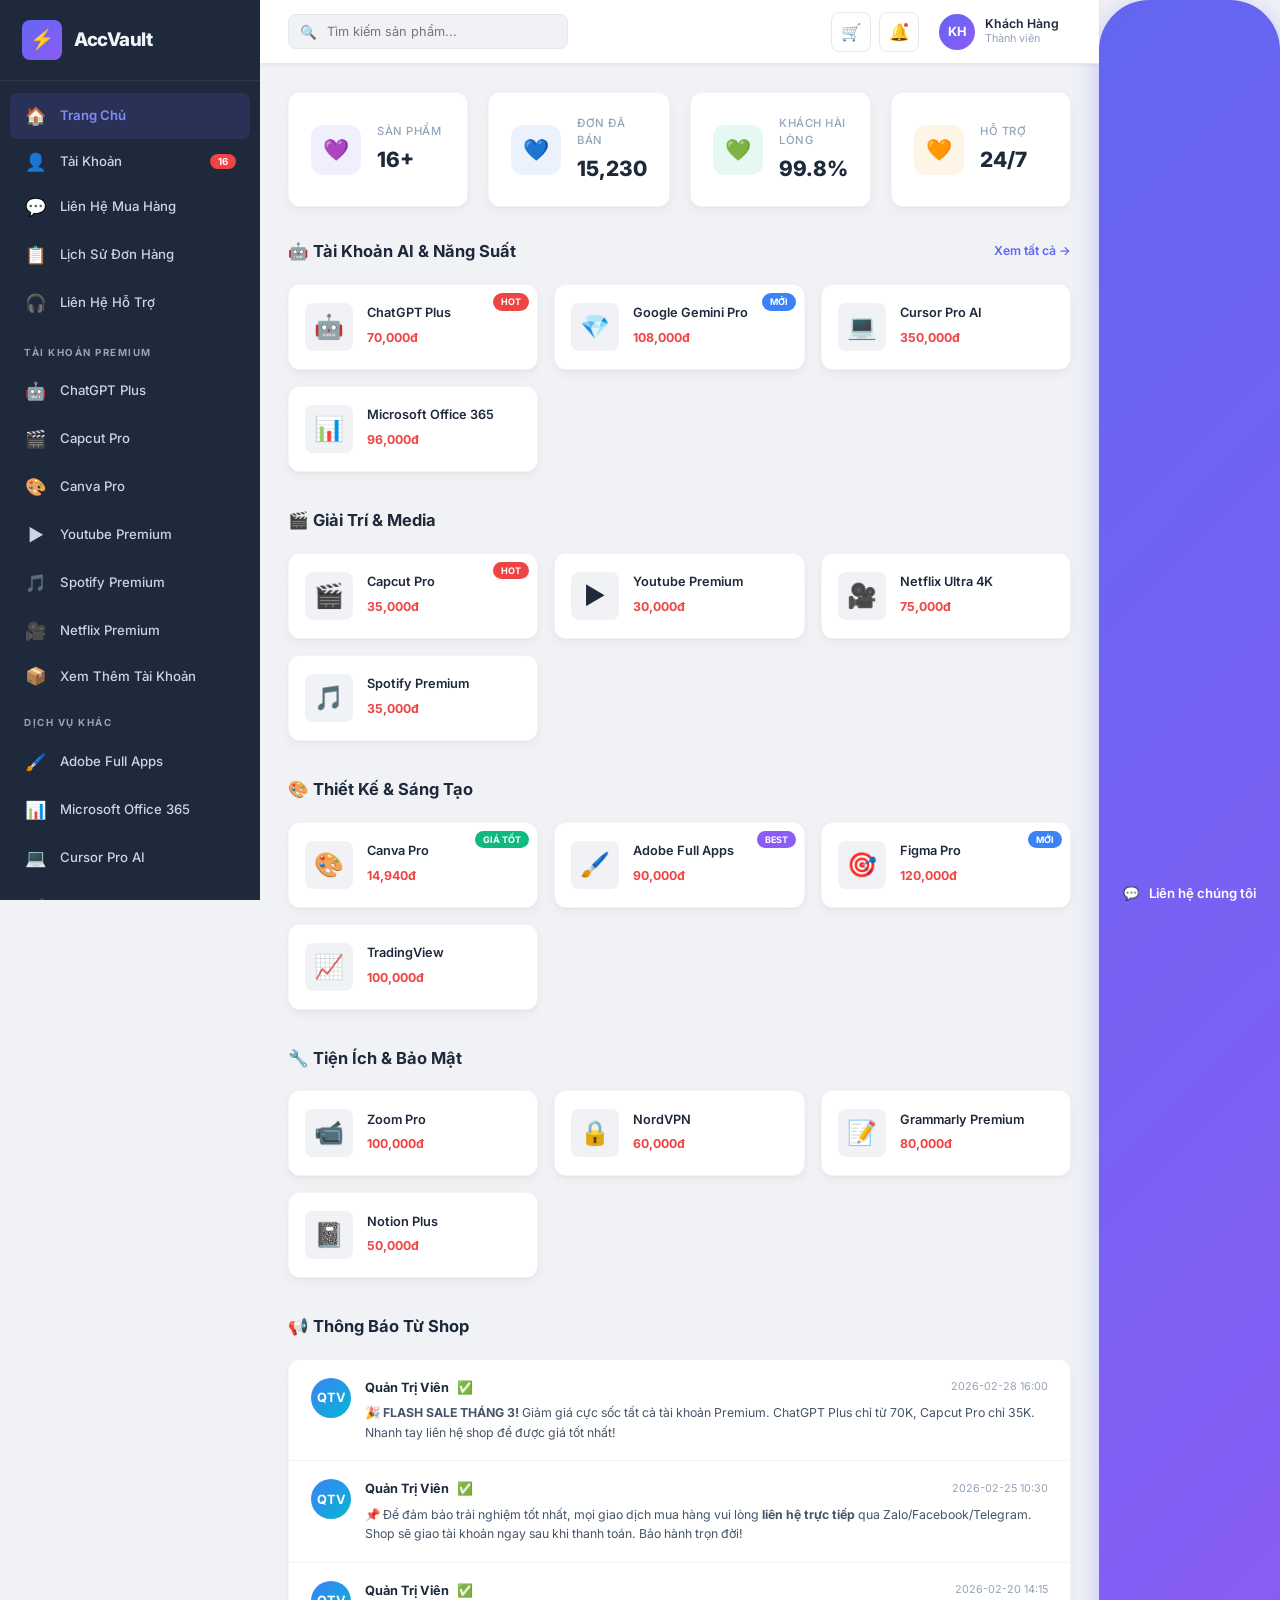
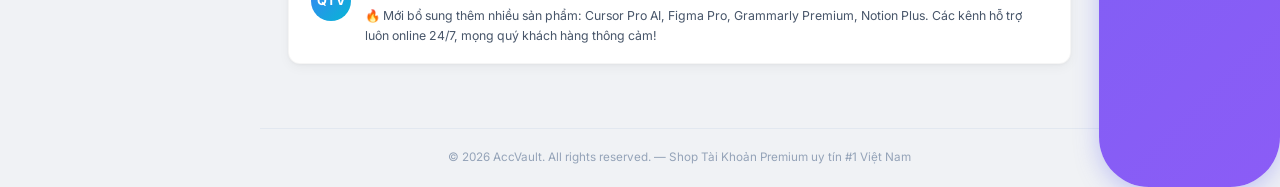
==== index.html @ a75649f1 "Initial commit: AccVault premium account shop" ====
<!DOCTYPE html>
<html lang="vi">

<head>
    <meta charset="UTF-8">
    <meta name="viewport" content="width=device-width, initial-scale=1.0">
    <meta name="description"
        content="AccVault — Shop bán tài khoản Premium uy tín. ChatGPT Plus, Capcut Pro, Spotify, Netflix, YouTube Premium, Canva Pro. Bảo hành trọn đời.">
    <title>AccVault — Shop Tài Khoản Premium</title>
    <link rel="stylesheet" href="index.css">
    <link rel="icon"
        href="data:image/svg+xml,<svg xmlns='http://www.w3.org/2000/svg' viewBox='0 0 100 100'><text y='.9em' font-size='90'>⚡</text></svg>">
</head>

<body>

    <!-- ========== SIDEBAR ========== -->
    <aside class="sidebar" id="sidebar">
        <div class="sidebar-logo">
            <div class="logo-icon">⚡</div>
            <span class="logo-text">AccVault</span>
        </div>

        <nav class="sidebar-nav">
            <!-- Main Nav -->
            <a href="#" class="active" data-page="home" onclick="switchPage('home', this)">
                <span class="nav-icon">🏠</span> Trang Chủ
            </a>
            <button data-page="accounts" onclick="switchPage('accounts', this)">
                <span class="nav-icon">👤</span> Tài Khoản
                <span class="nav-badge">16</span>
            </button>
            <a href="#" data-page="contact" onclick="switchPage('contact', this)">
                <span class="nav-icon">💬</span> Liên Hệ Mua Hàng
            </a>
            <a href="#" data-page="history" onclick="switchPage('history', this)">
                <span class="nav-icon">📋</span> Lịch Sử Đơn Hàng
            </a>
            <a href="#" data-page="support" onclick="switchPage('contact', this)">
                <span class="nav-icon">🎧</span> Liên Hệ Hỗ Trợ
            </a>

            <!-- Premium Accounts -->
            <div class="sidebar-section-title">Tài khoản Premium</div>
            <a href="#" onclick="scrollToProduct('chatgpt-plus')">
                <span class="nav-icon">🤖</span> ChatGPT Plus
            </a>
            <a href="#" onclick="scrollToProduct('capcut-pro')">
                <span class="nav-icon">🎬</span> Capcut Pro
            </a>
            <a href="#" onclick="scrollToProduct('canva')">
                <span class="nav-icon">🎨</span> Canva Pro
            </a>
            <a href="#" onclick="scrollToProduct('youtube')">
                <span class="nav-icon">▶️</span> Youtube Premium
            </a>
            <a href="#" onclick="scrollToProduct('spotify')">
                <span class="nav-icon">🎵</span> Spotify Premium
            </a>
            <a href="#" onclick="scrollToProduct('netflix')">
                <span class="nav-icon">🎥</span> Netflix Premium
            </a>
            <button onclick="switchPage('accounts', document.querySelector('[data-page=accounts]'))">
                <span class="nav-icon">📦</span> Xem Thêm Tài Khoản
            </button>

            <!-- Services -->
            <div class="sidebar-section-title">Dịch vụ khác</div>
            <a href="#" onclick="scrollToProduct('adobe')">
                <span class="nav-icon">🖌️</span> Adobe Full Apps
            </a>
            <a href="#" onclick="scrollToProduct('ms365')">
                <span class="nav-icon">📊</span> Microsoft Office 365
            </a>
            <a href="#" onclick="scrollToProduct('cursor')">
                <span class="nav-icon">💻</span> Cursor Pro AI
            </a>
            <a href="#" onclick="scrollToProduct('zoom')">
                <span class="nav-icon">📹</span> Zoom Pro
            </a>
        </nav>
    </aside>

    <!-- ========== MAIN CONTENT ========== -->
    <div class="main-content">

        <!-- Top Header -->
        <header class="top-header">
            <div class="header-left">
                <button class="mobile-toggle" onclick="toggleSidebar()">☰</button>
                <div class="header-search">
                    <span class="search-icon">🔍</span>
                    <input type="text" placeholder="Tìm kiếm sản phẩm..." id="searchInput"
                        oninput="filterProducts(this.value)">
                </div>
            </div>

            <div class="header-right">
                <button class="header-icon-btn" onclick="toggleCart()">
                    🛒
                    <span class="header-cart-count" id="cartCount">0</span>
                </button>
                <button class="header-icon-btn">
                    🔔
                    <span class="badge-dot"></span>
                </button>

                <div class="user-profile" onclick="toggleUserDropdown()">
                    <div class="user-avatar">KH</div>
                    <div class="user-info">
                        <div class="user-name">Khách Hàng</div>
                        <div class="user-balance">Thành viên</div>
                    </div>

                    <div class="user-dropdown" id="userDropdown">
                        <a href="#" onclick="switchPage('home', document.querySelector('[data-page=home]'))">
                            <span>🏠</span> Trang chủ
                        </a>
                        <a href="#" onclick="switchPage('contact', document.querySelector('[data-page=contact]'))">
                            <span>💬</span> Liên hệ mua hàng
                        </a>
                        <a href="#" onclick="switchPage('history', document.querySelector('[data-page=history]'))">
                            <span>📋</span> Đơn hàng đã mua
                        </a>
                        <div class="dropdown-divider"></div>
                        <a href="#" onclick="switchPage('contact', document.querySelector('[data-page=contact]'))">
                            <span>🎧</span> Hỗ trợ
                        </a>
                    </div>
                </div>
            </div>
        </header>

        <!-- ========== HOME PAGE ========== -->
        <div class="page-content" id="homePage">

            <!-- Stats Row -->
            <div class="stats-row">
                <div class="stat-card">
                    <div class="stat-icon purple">💜</div>
                    <div class="stat-info">
                        <div class="stat-label">Sản phẩm</div>
                        <div class="stat-value">16+</div>
                    </div>
                </div>
                <div class="stat-card">
                    <div class="stat-icon blue">💙</div>
                    <div class="stat-info">
                        <div class="stat-label">Đơn đã bán</div>
                        <div class="stat-value">15,230</div>
                    </div>
                </div>
                <div class="stat-card">
                    <div class="stat-icon green">💚</div>
                    <div class="stat-info">
                        <div class="stat-label">Khách hài lòng</div>
                        <div class="stat-value">99.8%</div>
                    </div>
                </div>
                <div class="stat-card">
                    <div class="stat-icon orange">🧡</div>
                    <div class="stat-info">
                        <div class="stat-label">Hỗ trợ</div>
                        <div class="stat-value">24/7</div>
                    </div>
                </div>
            </div>

            <!-- Products: AI & Productivity -->
            <div class="products-section" id="section-ai">
                <div class="section-bar">
                    <h2>🤖 Tài Khoản AI & Năng Suất</h2>
                    <a href="#" class="view-all"
                        onclick="switchPage('accounts', document.querySelector('[data-page=accounts]'))">Xem tất cả
                        →</a>
                </div>
                <div class="products-grid" id="productsGrid-ai">

                    <div class="product-card" data-id="chatgpt-plus" data-name="ChatGPT Plus (1 tháng)"
                        data-price="70000" data-icon="🤖"
                        data-desc="GPT-4o, GPT-4, DALL·E 3, Advanced Data Analysis. Tốc độ nhanh gấp 5 lần."
                        data-features="GPT-4o & GPT-4|DALL·E 3 tạo ảnh|Code Interpreter|Tốc độ ưu tiên|1 tháng sử dụng"
                        data-original="500000" onclick="openProductModal(this)">
                        <span class="product-badge hot">HOT</span>
                        <div class="product-card-inner">
                            <div class="product-icon-wrap">🤖</div>
                            <div class="product-text">
                                <h3>ChatGPT Plus</h3>
                                <span class="product-price">70,000đ</span>
                            </div>
                        </div>
                    </div>

                    <div class="product-card" data-id="gemini-pro" data-name="Google Gemini Pro" data-price="108000"
                        data-icon="💎"
                        data-desc="Truy cập Gemini Ultra, Advanced AI. Tích hợp Google Workspace, tạo ảnh AI."
                        data-features="Gemini Ultra model|Tạo ảnh AI|Google Workspace|2TB Google One|1 tháng"
                        data-original="500000" onclick="openProductModal(this)">
                        <span class="product-badge new">MỚI</span>
                        <div class="product-card-inner">
                            <div class="product-icon-wrap">💎</div>
                            <div class="product-text">
                                <h3>Google Gemini Pro</h3>
                                <span class="product-price">108,000đ</span>
                            </div>
                        </div>
                    </div>

                    <div class="product-card" data-id="cursor" data-name="Cursor Pro AI (1 tháng)" data-price="350000"
                        data-icon="💻"
                        data-desc="IDE AI mạnh nhất. Autocomplete thông minh, chat AI, code generation tự động."
                        data-features="AI Autocomplete|GPT-4 Chat|Code Generation|Multi-file editing|1 tháng"
                        data-original="500000" onclick="openProductModal(this)">
                        <div class="product-card-inner">
                            <div class="product-icon-wrap">💻</div>
                            <div class="product-text">
                                <h3>Cursor Pro AI</h3>
                                <span class="product-price">350,000đ</span>
                            </div>
                        </div>
                    </div>

                    <div class="product-card" data-id="ms365" data-name="Microsoft Office 365 (1 năm)"
                        data-price="96000" data-icon="📊"
                        data-desc="Word, Excel, PowerPoint, Outlook. OneDrive 1TB cloud storage. Bản quyền chính hãng."
                        data-features="Office Full bộ|OneDrive 1TB|5 thiết bị|Luôn cập nhật|1 năm"
                        data-original="400000" onclick="openProductModal(this)">
                        <div class="product-card-inner">
                            <div class="product-icon-wrap">📊</div>
                            <div class="product-text">
                                <h3>Microsoft Office 365</h3>
                                <span class="product-price">96,000đ</span>
                            </div>
                        </div>
                    </div>

                </div>
            </div>

            <!-- Products: Entertainment -->
            <div class="products-section" id="section-entertainment">
                <div class="section-bar">
                    <h2>🎬 Giải Trí & Media</h2>
                </div>
                <div class="products-grid" id="productsGrid-entertainment">

                    <div class="product-card" data-id="capcut-pro" data-name="Capcut Pro (1 năm)" data-price="35000"
                        data-icon="🎬"
                        data-desc="Mở khóa tất cả hiệu ứng, font chữ, nhạc bản quyền. Xuất video 4K không watermark."
                        data-features="Tất cả hiệu ứng|Export 4K|Không watermark|Font & nhạc Pro|1 năm"
                        data-original="250000" onclick="openProductModal(this)">
                        <span class="product-badge hot">HOT</span>
                        <div class="product-card-inner">
                            <div class="product-icon-wrap">🎬</div>
                            <div class="product-text">
                                <h3>Capcut Pro</h3>
                                <span class="product-price">35,000đ</span>
                            </div>
                        </div>
                    </div>

                    <div class="product-card" data-id="youtube" data-name="Youtube Premium (3 tháng)" data-price="30000"
                        data-icon="▶️"
                        data-desc="Xem video không quảng cáo, phát nền, tải offline. YouTube Music Premium đi kèm."
                        data-features="Không quảng cáo|Phát nền|Tải offline|YT Music Premium|3 tháng"
                        data-original="180000" onclick="openProductModal(this)">
                        <div class="product-card-inner">
                            <div class="product-icon-wrap">▶️</div>
                            <div class="product-text">
                                <h3>Youtube Premium</h3>
                                <span class="product-price">30,000đ</span>
                            </div>
                        </div>
                    </div>

                    <div class="product-card" data-id="netflix" data-name="Netflix Ultra 4K (1 tháng)"
                        data-price="75000" data-icon="🎥"
                        data-desc="Xem phim 4K Ultra HD, 4 thiết bị cùng lúc. Kho phim khổng lồ toàn cầu."
                        data-features="4K Ultra HD|4 thiết bị|Kho phim lớn nhất|Download offline|1 tháng"
                        data-original="260000" onclick="openProductModal(this)">
                        <div class="product-card-inner">
                            <div class="product-icon-wrap">🎥</div>
                            <div class="product-text">
                                <h3>Netflix Ultra 4K</h3>
                                <span class="product-price">75,000đ</span>
                            </div>
                        </div>
                    </div>

                    <div class="product-card" data-id="spotify" data-name="Spotify Premium (6 tháng)" data-price="35000"
                        data-icon="🎵"
                        data-desc="Nghe nhạc không quảng cáo, download offline, chất lượng lossless cao cấp."
                        data-features="Không quảng cáo|Download offline|Chất lượng Lossless|Lyrics real-time|6 tháng"
                        data-original="180000" onclick="openProductModal(this)">
                        <div class="product-card-inner">
                            <div class="product-icon-wrap">🎵</div>
                            <div class="product-text">
                                <h3>Spotify Premium</h3>
                                <span class="product-price">35,000đ</span>
                            </div>
                        </div>
                    </div>

                </div>
            </div>

            <!-- Products: Design & Creative -->
            <div class="products-section" id="section-design">
                <div class="section-bar">
                    <h2>🎨 Thiết Kế & Sáng Tạo</h2>
                </div>
                <div class="products-grid" id="productsGrid-design">

                    <div class="product-card" data-id="canva" data-name="Canva Pro (1 năm)" data-price="14940"
                        data-icon="🎨"
                        data-desc="100+ triệu template, ảnh stock, font Premium. Xóa nền AI, magic resize."
                        data-features="100M+ templates|Xóa nền AI|Ảnh stock Premium|Magic Resize|1 năm"
                        data-original="300000" onclick="openProductModal(this)">
                        <span class="product-badge sale">GIÁ TỐT</span>
                        <div class="product-card-inner">
                            <div class="product-icon-wrap">🎨</div>
                            <div class="product-text">
                                <h3>Canva Pro</h3>
                                <span class="product-price">14,940đ</span>
                            </div>
                        </div>
                    </div>

                    <div class="product-card" data-id="adobe" data-name="Adobe Full Apps (1 năm)" data-price="90000"
                        data-icon="🖌️"
                        data-desc="Photoshop, Illustrator, Premiere Pro, After Effects và 20+ ứng dụng Adobe."
                        data-features="Photoshop|Illustrator|Premiere Pro|After Effects|1 năm" data-original="1200000"
                        onclick="openProductModal(this)">
                        <span class="product-badge best">BEST</span>
                        <div class="product-card-inner">
                            <div class="product-icon-wrap">🖌️</div>
                            <div class="product-text">
                                <h3>Adobe Full Apps</h3>
                                <span class="product-price">90,000đ</span>
                            </div>
                        </div>
                    </div>

                    <div class="product-card" data-id="figma" data-name="Figma Pro (1 năm)" data-price="120000"
                        data-icon="🎯"
                        data-desc="Thiết kế UI/UX chuyên nghiệp. Unlimited projects, Dev Mode, advanced prototype."
                        data-features="Unlimited projects|Dev Mode|Advanced prototype|Team libraries|1 năm"
                        data-original="500000" onclick="openProductModal(this)">
                        <span class="product-badge new">MỚI</span>
                        <div class="product-card-inner">
                            <div class="product-icon-wrap">🎯</div>
                            <div class="product-text">
                                <h3>Figma Pro</h3>
                                <span class="product-price">120,000đ</span>
                            </div>
                        </div>
                    </div>

                    <div class="product-card" data-id="tradingview" data-name="TradingView Premium (1 năm)"
                        data-price="100000" data-icon="📈"
                        data-desc="Biểu đồ chuyên nghiệp, 8 chart/tab, 25 indicators, server-side alerts."
                        data-features="8 charts/tab|25 indicators|Server-side alerts|No ads|1 năm"
                        data-original="400000" onclick="openProductModal(this)">
                        <div class="product-card-inner">
                            <div class="product-icon-wrap">📈</div>
                            <div class="product-text">
                                <h3>TradingView</h3>
                                <span class="product-price">100,000đ</span>
                            </div>
                        </div>
                    </div>

                </div>
            </div>

            <!-- Products: Utilities -->
            <div class="products-section" id="section-utility">
                <div class="section-bar">
                    <h2>🔧 Tiện Ích & Bảo Mật</h2>
                </div>
                <div class="products-grid" id="productsGrid-utility">

                    <div class="product-card" data-id="zoom" data-name="Zoom Pro (1 năm)" data-price="100000"
                        data-icon="📹"
                        data-desc="Họp online không giới hạn thời gian, 100 người tham gia, recording cloud."
                        data-features="Unlimited meeting|100 participants|Cloud recording|Breakout rooms|1 năm"
                        data-original="350000" onclick="openProductModal(this)">
                        <div class="product-card-inner">
                            <div class="product-icon-wrap">📹</div>
                            <div class="product-text">
                                <h3>Zoom Pro</h3>
                                <span class="product-price">100,000đ</span>
                            </div>
                        </div>
                    </div>

                    <div class="product-card" data-id="nordvpn" data-name="NordVPN (1 năm)" data-price="60000"
                        data-icon="🔒"
                        data-desc="VPN nhanh nhất, 5500+ servers, 60 quốc gia. Bảo mật tuyệt đối, no logs."
                        data-features="5500+ servers|60 quốc gia|No logs|Kill switch|1 năm" data-original="300000"
                        onclick="openProductModal(this)">
                        <div class="product-card-inner">
                            <div class="product-icon-wrap">🔒</div>
                            <div class="product-text">
                                <h3>NordVPN</h3>
                                <span class="product-price">60,000đ</span>
                            </div>
                        </div>
                    </div>

                    <div class="product-card" data-id="grammarly" data-name="Grammarly Premium (1 năm)"
                        data-price="80000" data-icon="📝"
                        data-desc="Kiểm tra ngữ pháp AI, tone detector, plagiarism checker, style suggestions."
                        data-features="AI grammar check|Plagiarism checker|Tone detector|Style suggestions|1 năm"
                        data-original="350000" onclick="openProductModal(this)">
                        <div class="product-card-inner">
                            <div class="product-icon-wrap">📝</div>
                            <div class="product-text">
                                <h3>Grammarly Premium</h3>
                                <span class="product-price">80,000đ</span>
                            </div>
                        </div>
                    </div>

                    <div class="product-card" data-id="notion" data-name="Notion Plus (1 năm)" data-price="50000"
                        data-icon="📓" data-desc="Unlimited blocks, unlimited file uploads, 30-day version history."
                        data-features="Unlimited blocks|Unlimited uploads|30-day history|Guests access|1 năm"
                        data-original="200000" onclick="openProductModal(this)">
                        <div class="product-card-inner">
                            <div class="product-icon-wrap">📓</div>
                            <div class="product-text">
                                <h3>Notion Plus</h3>
                                <span class="product-price">50,000đ</span>
                            </div>
                        </div>
                    </div>

                </div>
            </div>

            <!-- Announcements -->
            <div class="announcements-section">
                <div class="section-bar">
                    <h2>📢 Thông Báo Từ Shop</h2>
                </div>
                <div class="announce-card">
                    <div class="announce-item">
                        <div class="announce-avatar">QTV</div>
                        <div class="announce-content">
                            <div class="announce-header">
                                <span class="announce-name">Quản Trị Viên</span>
                                <span class="announce-verified">✅</span>
                                <span class="announce-date">2026-02-28 16:00</span>
                            </div>
                            <div class="announce-text">
                                🎉 <strong>FLASH SALE THÁNG 3!</strong> Giảm giá cực sốc tất cả tài khoản Premium.
                                ChatGPT Plus chỉ từ 70K, Capcut Pro chỉ 35K. Nhanh tay liên hệ shop để được giá tốt
                                nhất!
                            </div>
                        </div>
                    </div>
                    <div class="announce-item">
                        <div class="announce-avatar">QTV</div>
                        <div class="announce-content">
                            <div class="announce-header">
                                <span class="announce-name">Quản Trị Viên</span>
                                <span class="announce-verified">✅</span>
                                <span class="announce-date">2026-02-25 10:30</span>
                            </div>
                            <div class="announce-text">
                                📌 Để đảm bảo trải nghiệm tốt nhất, mọi giao dịch mua hàng vui lòng <strong>liên hệ trực
                                    tiếp</strong> qua Zalo/Facebook/Telegram. Shop sẽ giao tài khoản ngay sau khi thanh
                                toán. Bảo hành trọn đời!
                            </div>
                        </div>
                    </div>
                    <div class="announce-item">
                        <div class="announce-avatar">QTV</div>
                        <div class="announce-content">
                            <div class="announce-header">
                                <span class="announce-name">Quản Trị Viên</span>
                                <span class="announce-verified">✅</span>
                                <span class="announce-date">2026-02-20 14:15</span>
                            </div>
                            <div class="announce-text">
                                🔥 Mới bổ sung thêm nhiều sản phẩm: Cursor Pro AI, Figma Pro, Grammarly Premium, Notion
                                Plus. Các kênh hỗ trợ luôn online 24/7, mọng quý khách hàng thông cảm!
                            </div>
                        </div>
                    </div>
                </div>
            </div>

        </div>

        <!-- ========== CONTACT PAGE ========== -->
        <div class="page-content contact-page" id="contactPage">
            <div class="section-bar">
                <h2>💬 Liên Hệ Mua Hàng & Hỗ Trợ</h2>
            </div>

            <div class="contact-grid">
                <div class="contact-method-card">
                    <div class="contact-method-icon"
                        style="background: linear-gradient(135deg, #0068FF, #0099FF); color: white;">💬</div>
                    <h3>Zalo</h3>
                    <p>Chat trực tiếp, phản hồi nhanh nhất</p>
                    <span class="contact-link">0123.456.789 →</span>
                </div>
                <div class="contact-method-card">
                    <div class="contact-method-icon"
                        style="background: linear-gradient(135deg, #1877F2, #42A5F5); color: white;">📘</div>
                    <h3>Facebook</h3>
                    <p>Nhắn tin qua Messenger</p>
                    <span class="contact-link">fb.com/accvault.shop →</span>
                </div>
                <div class="contact-method-card">
                    <div class="contact-method-icon"
                        style="background: linear-gradient(135deg, #0088cc, #29B6F6); color: white;">✈️</div>
                    <h3>Telegram</h3>
                    <p>Hỗ trợ quốc tế 24/7</p>
                    <span class="contact-link">@accvault_shop →</span>
                </div>
            </div>

            <div class="announce-card">
                <div class="announce-item">
                    <div class="announce-avatar" style="background: var(--gradient-green);">📌</div>
                    <div class="announce-content">
                        <div class="announce-header">
                            <span class="announce-name">Hướng dẫn mua hàng</span>
                        </div>
                        <div class="announce-text">
                            <strong>Bước 1:</strong> Chọn sản phẩm muốn mua trên trang chủ<br>
                            <strong>Bước 2:</strong> Liên hệ shop qua Zalo/Facebook/Telegram<br>
                            <strong>Bước 3:</strong> Chuyển khoản theo hướng dẫn<br>
                            <strong>Bước 4:</strong> Nhận tài khoản ngay sau khi thanh toán<br><br>
                            ✅ Bảo hành trọn đời — Lỗi đổi mới miễn phí<br>
                            ⚡ Giao hàng tức thì — Nhận tài khoản trong 5 phút
                        </div>
                    </div>
                </div>
            </div>
        </div>

        <!-- ========== HISTORY PAGE ========== -->
        <div class="page-content history-page" id="historyPage">
            <div class="section-bar">
                <h2>📋 Lịch Sử Đơn Hàng</h2>
            </div>

            <div id="historyContent">
                <div class="history-empty">
                    <div class="empty-icon">📋</div>
                    <p>Chưa có đơn hàng nào</p>
                    <p style="font-size: 0.78rem; margin-top: 6px;">Liên hệ shop để mua tài khoản premium đầu tiên!</p>
                </div>
            </div>
        </div>

        <!-- Footer -->
        <footer class="main-footer">
            © 2026 AccVault. All rights reserved. — Shop Tài Khoản Premium uy tín #1 Việt Nam
        </footer>

    </div>

    <!-- ========== CART SIDEBAR ========== -->
    <div class="cart-overlay" id="cartOverlay" onclick="toggleCart()"></div>
    <div class="cart-sidebar" id="cartSidebar">
        <div class="cart-header">
            <h2>🛒 Giỏ hàng</h2>
            <button class="cart-close" onclick="toggleCart()">✕</button>
        </div>
        <div class="cart-items" id="cartItems">
            <div class="cart-empty">
                <div class="empty-icon">🛒</div>
                <p>Giỏ hàng trống</p>
            </div>
        </div>
        <div class="cart-footer">
            <div class="cart-total">
                <span>Tổng cộng:</span>
                <span id="cartTotal">0đ</span>
            </div>
            <button class="btn-checkout" onclick="checkout()">💬 Liên hệ mua hàng</button>
        </div>
    </div>

    <!-- ========== PRODUCT MODAL ========== -->
    <div class="modal-overlay" id="productModal">
        <div class="modal">
            <div class="modal-header">
                <h2 id="modalTitle">Chi tiết sản phẩm</h2>
                <button class="modal-close" onclick="closeProductModal()">✕</button>
            </div>
            <div class="modal-body" id="modalBody">
                <!-- Filled by JS -->
            </div>
        </div>
    </div>

    <!-- ========== FLOATING CONTACT ========== -->
    <button class="floating-contact-btn" onclick="switchPage('contact', document.querySelector('[data-page=contact]'))">
        💬 <span class="contact-text">Liên hệ chúng tôi</span>
    </button>

    <!-- ========== TOAST ========== -->
    <div class="toast-container" id="toastContainer"></div>

    <script src="script.js"></script>
</body>

</html>
---- index.css ----
/* ========== IMPORTS ========== */
@import url('https://fonts.googleapis.com/css2?family=Inter:wght@300;400;500;600;700;800;900&display=swap');

/* ========== CSS VARIABLES ========== */
:root {
    --bg-body: #f0f2f5;
    --bg-sidebar: #1e293b;
    --bg-sidebar-hover: #334155;
    --bg-sidebar-active: rgba(99, 102, 241, 0.15);
    --bg-white: #ffffff;
    --bg-card: #ffffff;
    --bg-header: #ffffff;
    --bg-overlay: rgba(0, 0, 0, 0.5);

    --text-dark: #1e293b;
    --text-medium: #475569;
    --text-light: #94a3b8;
    --text-white: #f1f5f9;
    --text-sidebar: #cbd5e1;
    --text-sidebar-active: #ffffff;

    --accent-primary: #6366f1;
    --accent-primary-light: #818cf8;
    --accent-blue: #3b82f6;
    --accent-cyan: #06b6d4;
    --accent-green: #10b981;
    --accent-orange: #f59e0b;
    --accent-red: #ef4444;
    --accent-pink: #ec4899;
    --accent-purple: #8b5cf6;

    --gradient-primary: linear-gradient(135deg, #6366f1, #8b5cf6);
    --gradient-blue: linear-gradient(135deg, #3b82f6, #06b6d4);
    --gradient-green: linear-gradient(135deg, #10b981, #34d399);
    --gradient-orange: linear-gradient(135deg, #f59e0b, #fbbf24);
    --gradient-pink: linear-gradient(135deg, #ec4899, #f472b6);

    --shadow-sm: 0 1px 3px rgba(0, 0, 0, 0.06);
    --shadow-md: 0 4px 12px rgba(0, 0, 0, 0.08);
    --shadow-lg: 0 10px 30px rgba(0, 0, 0, 0.1);
    --shadow-card: 0 1px 3px rgba(0, 0, 0, 0.04), 0 4px 12px rgba(0, 0, 0, 0.04);

    --radius-sm: 8px;
    --radius-md: 12px;
    --radius-lg: 16px;
    --radius-xl: 20px;
    --radius-full: 50px;

    --transition-fast: 0.15s ease;
    --transition-base: 0.25s ease;
    --transition-slow: 0.4s ease;

    --sidebar-width: 260px;
    --header-height: 64px;
}

/* ========== RESET ========== */
*,
*::before,
*::after {
    margin: 0;
    padding: 0;
    box-sizing: border-box;
}

html {
    scroll-behavior: smooth;
    font-size: 15px;
}

body {
    font-family: 'Inter', -apple-system, BlinkMacSystemFont, sans-serif;
    background: var(--bg-body);
    color: var(--text-dark);
    line-height: 1.5;
    display: flex;
    min-height: 100vh;
}

a {
    text-decoration: none;
    color: inherit;
}

ul {
    list-style: none;
}

img {
    max-width: 100%;
    display: block;
}

button {
    font-family: inherit;
    cursor: pointer;
}

/* Scrollbar */
::-webkit-scrollbar {
    width: 5px;
}

::-webkit-scrollbar-track {
    background: transparent;
}

::-webkit-scrollbar-thumb {
    background: #cbd5e1;
    border-radius: 3px;
}

::-webkit-scrollbar-thumb:hover {
    background: #94a3b8;
}

/* ========== SIDEBAR ========== */
.sidebar {
    width: var(--sidebar-width);
    background: var(--bg-sidebar);
    height: 100vh;
    position: fixed;
    left: 0;
    top: 0;
    z-index: 100;
    display: flex;
    flex-direction: column;
    transition: var(--transition-base);
    overflow-y: auto;
    overflow-x: hidden;
}

.sidebar-logo {
    padding: 20px 22px;
    display: flex;
    align-items: center;
    gap: 12px;
    border-bottom: 1px solid rgba(255, 255, 255, 0.06);
}

.sidebar-logo .logo-icon {
    width: 40px;
    height: 40px;
    border-radius: var(--radius-sm);
    background: var(--gradient-primary);
    display: flex;
    align-items: center;
    justify-content: center;
    font-size: 1.3rem;
    flex-shrink: 0;
}

.sidebar-logo .logo-text {
    font-size: 1.25rem;
    font-weight: 800;
    color: var(--text-white);
    letter-spacing: -0.5px;
}

.sidebar-nav {
    padding: 12px 10px;
    flex: 1;
}

.sidebar-section-title {
    font-size: 0.65rem;
    font-weight: 700;
    color: var(--text-light);
    text-transform: uppercase;
    letter-spacing: 1.5px;
    padding: 18px 14px 8px;
}

.sidebar-nav a,
.sidebar-nav button {
    display: flex;
    align-items: center;
    gap: 12px;
    padding: 10px 14px;
    border-radius: var(--radius-sm);
    color: var(--text-sidebar);
    font-size: 0.88rem;
    font-weight: 500;
    transition: var(--transition-fast);
    width: 100%;
    border: none;
    background: none;
    text-align: left;
    cursor: pointer;
    margin-bottom: 2px;
}

.sidebar-nav a:hover,
.sidebar-nav button:hover {
    background: var(--bg-sidebar-hover);
    color: var(--text-white);
}

.sidebar-nav a.active {
    background: var(--bg-sidebar-active);
    color: var(--accent-primary-light);
    font-weight: 600;
}

.sidebar-nav .nav-icon {
    font-size: 1.15rem;
    width: 24px;
    text-align: center;
    flex-shrink: 0;
}

.sidebar-nav .nav-badge {
    margin-left: auto;
    background: var(--accent-red);
    color: white;
    font-size: 0.65rem;
    font-weight: 700;
    padding: 2px 8px;
    border-radius: var(--radius-full);
}

/* ========== MAIN CONTENT ========== */
.main-content {
    margin-left: var(--sidebar-width);
    flex: 1;
    display: flex;
    flex-direction: column;
    min-height: 100vh;
}

/* ========== TOP HEADER ========== */
.top-header {
    height: var(--header-height);
    background: var(--bg-header);
    border-bottom: 1px solid #e2e8f0;
    display: flex;
    align-items: center;
    justify-content: space-between;
    padding: 0 28px;
    position: sticky;
    top: 0;
    z-index: 50;
    box-shadow: var(--shadow-sm);
}

.header-left {
    display: flex;
    align-items: center;
    gap: 16px;
}

.mobile-toggle {
    display: none;
    background: none;
    border: none;
    font-size: 1.4rem;
    color: var(--text-medium);
    padding: 4px;
}

.header-search {
    position: relative;
}

.header-search input {
    background: var(--bg-body);
    border: 1px solid #e2e8f0;
    border-radius: var(--radius-sm);
    padding: 9px 14px 9px 38px;
    font-size: 0.85rem;
    font-family: inherit;
    width: 280px;
    color: var(--text-dark);
    transition: var(--transition-fast);
}

.header-search input:focus {
    outline: none;
    border-color: var(--accent-primary);
    box-shadow: 0 0 0 3px rgba(99, 102, 241, 0.1);
}

.header-search .search-icon {
    position: absolute;
    left: 12px;
    top: 50%;
    transform: translateY(-50%);
    color: var(--text-light);
    font-size: 0.9rem;
}

.header-right {
    display: flex;
    align-items: center;
    gap: 8px;
}

.header-icon-btn {
    width: 40px;
    height: 40px;
    border-radius: var(--radius-sm);
    border: 1px solid #e2e8f0;
    background: var(--bg-white);
    display: flex;
    align-items: center;
    justify-content: center;
    font-size: 1.1rem;
    color: var(--text-medium);
    position: relative;
    transition: var(--transition-fast);
}

.header-icon-btn:hover {
    background: var(--bg-body);
    border-color: var(--accent-primary);
}

.header-icon-btn .badge-dot {
    position: absolute;
    top: 8px;
    right: 8px;
    width: 8px;
    height: 8px;
    background: var(--accent-red);
    border-radius: 50%;
    border: 2px solid white;
}

.header-cart-count {
    position: absolute;
    top: -4px;
    right: -4px;
    background: var(--accent-red);
    color: white;
    font-size: 0.63rem;
    font-weight: 700;
    min-width: 18px;
    height: 18px;
    border-radius: 50%;
    display: flex;
    align-items: center;
    justify-content: center;
    border: 2px solid white;
    opacity: 0;
    transform: scale(0);
    transition: var(--transition-fast);
}

.header-cart-count.show {
    opacity: 1;
    transform: scale(1);
}

.user-profile {
    display: flex;
    align-items: center;
    gap: 10px;
    padding: 6px 12px 6px 6px;
    border-radius: var(--radius-sm);
    cursor: pointer;
    transition: var(--transition-fast);
    position: relative;
    margin-left: 6px;
}

.user-profile:hover {
    background: var(--bg-body);
}

.user-avatar {
    width: 36px;
    height: 36px;
    border-radius: 50%;
    background: var(--gradient-primary);
    display: flex;
    align-items: center;
    justify-content: center;
    color: white;
    font-weight: 700;
    font-size: 0.85rem;
}

.user-info {
    line-height: 1.3;
}

.user-info .user-name {
    font-size: 0.82rem;
    font-weight: 600;
    color: var(--text-dark);
}

.user-info .user-balance {
    font-size: 0.72rem;
    color: var(--text-light);
}

/* User dropdown */
.user-dropdown {
    position: absolute;
    top: calc(100% + 8px);
    right: 0;
    background: var(--bg-white);
    border: 1px solid #e2e8f0;
    border-radius: var(--radius-md);
    box-shadow: var(--shadow-lg);
    min-width: 200px;
    padding: 8px;
    opacity: 0;
    visibility: hidden;
    transform: translateY(-10px);
    transition: var(--transition-fast);
    z-index: 200;
}

.user-dropdown.show {
    opacity: 1;
    visibility: visible;
    transform: translateY(0);
}

.user-dropdown a,
.user-dropdown button {
    display: flex;
    align-items: center;
    gap: 10px;
    padding: 10px 14px;
    border-radius: var(--radius-sm);
    font-size: 0.85rem;
    color: var(--text-medium);
    width: 100%;
    border: none;
    background: none;
    transition: var(--transition-fast);
}

.user-dropdown a:hover,
.user-dropdown button:hover {
    background: var(--bg-body);
    color: var(--text-dark);
}

.user-dropdown .dropdown-divider {
    height: 1px;
    background: #e2e8f0;
    margin: 6px 0;
}

/* ========== PAGE CONTENT ========== */
.page-content {
    padding: 28px;
    flex: 1;
}

/* ========== STATS CARDS ========== */
.stats-row {
    display: grid;
    grid-template-columns: repeat(4, 1fr);
    gap: 20px;
    margin-bottom: 32px;
}

.stat-card {
    background: var(--bg-card);
    border-radius: var(--radius-md);
    padding: 22px;
    box-shadow: var(--shadow-card);
    display: flex;
    align-items: center;
    gap: 16px;
    transition: var(--transition-base);
    border: 1px solid rgba(0, 0, 0, 0.04);
}

.stat-card:hover {
    transform: translateY(-3px);
    box-shadow: var(--shadow-md);
}

.stat-icon {
    width: 50px;
    height: 50px;
    border-radius: var(--radius-md);
    display: flex;
    align-items: center;
    justify-content: center;
    font-size: 1.4rem;
    flex-shrink: 0;
}

.stat-icon.purple {
    background: rgba(99, 102, 241, 0.1);
}

.stat-icon.blue {
    background: rgba(59, 130, 246, 0.1);
}

.stat-icon.green {
    background: rgba(16, 185, 129, 0.1);
}

.stat-icon.orange {
    background: rgba(245, 158, 11, 0.1);
}

.stat-info .stat-label {
    font-size: 0.75rem;
    color: var(--text-light);
    font-weight: 500;
    text-transform: uppercase;
    letter-spacing: 0.5px;
    margin-bottom: 4px;
}

.stat-info .stat-value {
    font-size: 1.4rem;
    font-weight: 800;
    color: var(--text-dark);
}

/* ========== SECTION TITLES ========== */
.section-bar {
    display: flex;
    align-items: center;
    justify-content: space-between;
    margin-bottom: 20px;
}

.section-bar h2 {
    font-size: 1.1rem;
    font-weight: 700;
    color: var(--text-dark);
    display: flex;
    align-items: center;
    gap: 8px;
}

.section-bar .view-all {
    font-size: 0.82rem;
    color: var(--accent-primary);
    font-weight: 600;
    transition: var(--transition-fast);
}

.section-bar .view-all:hover {
    color: var(--accent-purple);
}

/* ========== PRODUCT GRID ========== */
.products-section {
    margin-bottom: 36px;
}

.products-grid {
    display: grid;
    grid-template-columns: repeat(auto-fill, minmax(200px, 1fr));
    gap: 16px;
}

.product-card {
    background: var(--bg-card);
    border-radius: var(--radius-md);
    border: 1px solid rgba(0, 0, 0, 0.04);
    box-shadow: var(--shadow-card);
    overflow: hidden;
    cursor: pointer;
    transition: var(--transition-base);
    position: relative;
}

.product-card:hover {
    transform: translateY(-4px);
    box-shadow: var(--shadow-md);
    border-color: var(--accent-primary);
}

.product-card-inner {
    padding: 18px 16px;
    display: flex;
    align-items: center;
    gap: 14px;
}

.product-icon-wrap {
    width: 48px;
    height: 48px;
    border-radius: var(--radius-sm);
    display: flex;
    align-items: center;
    justify-content: center;
    font-size: 1.6rem;
    flex-shrink: 0;
    background: var(--bg-body);
}

.product-text h3 {
    font-size: 0.85rem;
    font-weight: 600;
    color: var(--text-dark);
    margin-bottom: 4px;
    line-height: 1.3;
}

.product-text .product-price {
    font-size: 0.82rem;
    font-weight: 700;
    color: var(--accent-red);
}

.product-card .product-badge {
    position: absolute;
    top: 8px;
    right: 8px;
    font-size: 0.6rem;
    font-weight: 700;
    padding: 2px 8px;
    border-radius: var(--radius-full);
    color: white;
    text-transform: uppercase;
}

.product-badge.hot {
    background: var(--accent-red);
}

.product-badge.sale {
    background: var(--accent-green);
}

.product-badge.new {
    background: var(--accent-blue);
}

.product-badge.best {
    background: var(--accent-purple);
}

/* ========== PRODUCT DETAIL MODAL ========== */
.modal-overlay {
    position: fixed;
    inset: 0;
    background: var(--bg-overlay);
    backdrop-filter: blur(4px);
    z-index: 500;
    opacity: 0;
    visibility: hidden;
    transition: var(--transition-base);
    display: flex;
    align-items: center;
    justify-content: center;
}

.modal-overlay.show {
    opacity: 1;
    visibility: visible;
}

.modal {
    background: var(--bg-white);
    border-radius: var(--radius-lg);
    width: 480px;
    max-width: 92vw;
    max-height: 85vh;
    overflow-y: auto;
    box-shadow: var(--shadow-lg);
    transform: scale(0.9) translateY(20px);
    transition: var(--transition-base);
}

.modal-overlay.show .modal {
    transform: scale(1) translateY(0);
}

.modal-header {
    display: flex;
    align-items: center;
    justify-content: space-between;
    padding: 20px 24px;
    border-bottom: 1px solid #e2e8f0;
}

.modal-header h2 {
    font-size: 1.1rem;
    font-weight: 700;
}

.modal-close {
    background: var(--bg-body);
    border: 1px solid #e2e8f0;
    border-radius: var(--radius-sm);
    width: 36px;
    height: 36px;
    display: flex;
    align-items: center;
    justify-content: center;
    font-size: 1.1rem;
    color: var(--text-medium);
    transition: var(--transition-fast);
}

.modal-close:hover {
    background: rgba(239, 68, 68, 0.1);
    border-color: var(--accent-red);
    color: var(--accent-red);
}

.modal-body {
    padding: 24px;
}

.modal-product-hero {
    display: flex;
    align-items: center;
    gap: 16px;
    margin-bottom: 20px;
}

.modal-product-icon {
    width: 64px;
    height: 64px;
    border-radius: var(--radius-md);
    background: var(--bg-body);
    display: flex;
    align-items: center;
    justify-content: center;
    font-size: 2.2rem;
}

.modal-product-title h3 {
    font-size: 1.2rem;
    font-weight: 700;
    margin-bottom: 4px;
}

.modal-product-title .modal-price {
    font-size: 1.1rem;
    font-weight: 800;
    color: var(--accent-red);
}

.modal-product-title .modal-price-original {
    font-size: 0.82rem;
    color: var(--text-light);
    text-decoration: line-through;
    margin-left: 8px;
    font-weight: 500;
}

.modal-desc {
    font-size: 0.88rem;
    color: var(--text-medium);
    line-height: 1.7;
    margin-bottom: 20px;
}

.modal-features {
    margin-bottom: 24px;
}

.modal-features h4 {
    font-size: 0.85rem;
    font-weight: 700;
    margin-bottom: 10px;
    color: var(--text-dark);
}

.modal-feature-list {
    display: flex;
    flex-direction: column;
    gap: 8px;
}

.modal-feature-item {
    display: flex;
    align-items: center;
    gap: 8px;
    font-size: 0.82rem;
    color: var(--text-medium);
}

.modal-feature-item .check {
    color: var(--accent-green);
    font-weight: 700;
}

.modal-actions {
    display: flex;
    gap: 12px;
}

.btn {
    display: inline-flex;
    align-items: center;
    justify-content: center;
    gap: 8px;
    border: none;
    border-radius: var(--radius-sm);
    font-size: 0.88rem;
    font-weight: 600;
    font-family: inherit;
    padding: 12px 24px;
    cursor: pointer;
    transition: var(--transition-base);
}

.btn-primary {
    background: var(--gradient-primary);
    color: white;
    flex: 1;
}

.btn-primary:hover {
    box-shadow: 0 4px 16px rgba(99, 102, 241, 0.3);
    transform: translateY(-1px);
}

.btn-outline {
    background: var(--bg-white);
    border: 1px solid #e2e8f0;
    color: var(--text-medium);
    flex: 1;
}

.btn-outline:hover {
    border-color: var(--accent-primary);
    color: var(--accent-primary);
    background: rgba(99, 102, 241, 0.04);
}

/* ========== ANNOUNCEMENTS ========== */
.announcements-section {
    margin-bottom: 36px;
}

.announce-card {
    background: var(--bg-card);
    border-radius: var(--radius-md);
    border: 1px solid rgba(0, 0, 0, 0.04);
    box-shadow: var(--shadow-card);
    overflow: hidden;
}

.announce-item {
    padding: 18px 22px;
    border-bottom: 1px solid #f1f5f9;
    display: flex;
    gap: 14px;
    align-items: flex-start;
}

.announce-item:last-child {
    border-bottom: none;
}

.announce-avatar {
    width: 40px;
    height: 40px;
    border-radius: 50%;
    background: var(--gradient-blue);
    display: flex;
    align-items: center;
    justify-content: center;
    color: white;
    font-size: 0.85rem;
    font-weight: 700;
    flex-shrink: 0;
}

.announce-content {
    flex: 1;
}

.announce-header {
    display: flex;
    align-items: center;
    gap: 8px;
    margin-bottom: 6px;
}

.announce-name {
    font-size: 0.85rem;
    font-weight: 700;
    color: var(--text-dark);
}

.announce-verified {
    color: var(--accent-blue);
    font-size: 0.85rem;
}

.announce-date {
    font-size: 0.72rem;
    color: var(--text-light);
    margin-left: auto;
}

.announce-text {
    font-size: 0.82rem;
    color: var(--text-medium);
    line-height: 1.6;
}

/* ========== CART SIDEBAR ========== */
.cart-overlay {
    position: fixed;
    inset: 0;
    background: var(--bg-overlay);
    backdrop-filter: blur(4px);
    z-index: 600;
    opacity: 0;
    visibility: hidden;
    transition: var(--transition-base);
}

.cart-overlay.open {
    opacity: 1;
    visibility: visible;
}

.cart-sidebar {
    position: fixed;
    top: 0;
    right: 0;
    width: 380px;
    max-width: 88vw;
    height: 100vh;
    background: var(--bg-white);
    border-left: 1px solid #e2e8f0;
    z-index: 601;
    transform: translateX(100%);
    transition: var(--transition-slow);
    display: flex;
    flex-direction: column;
}

.cart-sidebar.open {
    transform: translateX(0);
}

.cart-header {
    display: flex;
    align-items: center;
    justify-content: space-between;
    padding: 20px 24px;
    border-bottom: 1px solid #e2e8f0;
}

.cart-header h2 {
    font-size: 1.1rem;
    font-weight: 700;
}

.cart-close {
    background: var(--bg-body);
    border: 1px solid #e2e8f0;
    border-radius: var(--radius-sm);
    width: 36px;
    height: 36px;
    display: flex;
    align-items: center;
    justify-content: center;
    font-size: 1.1rem;
    color: var(--text-medium);
    transition: var(--transition-fast);
}

.cart-close:hover {
    background: rgba(239, 68, 68, 0.1);
    color: var(--accent-red);
}

.cart-items {
    flex: 1;
    overflow-y: auto;
    padding: 16px;
}

.cart-item {
    display: flex;
    align-items: center;
    gap: 12px;
    background: var(--bg-body);
    border-radius: var(--radius-sm);
    padding: 12px;
    margin-bottom: 10px;
}

.cart-item-icon {
    font-size: 1.6rem;
    width: 40px;
    text-align: center;
}

.cart-item-info {
    flex: 1;
}

.cart-item-info h4 {
    font-size: 0.82rem;
    font-weight: 600;
    margin-bottom: 2px;
}

.cart-item-info .cart-item-price {
    font-size: 0.78rem;
    font-weight: 700;
    color: var(--accent-red);
}

.cart-item-remove {
    background: none;
    border: none;
    color: var(--text-light);
    font-size: 1rem;
    padding: 4px;
    transition: var(--transition-fast);
}

.cart-item-remove:hover {
    color: var(--accent-red);
}

.cart-empty {
    text-align: center;
    padding: 48px 20px;
    color: var(--text-light);
}

.cart-empty .empty-icon {
    font-size: 2.5rem;
    margin-bottom: 12px;
}

.cart-footer {
    padding: 20px;
    border-top: 1px solid #e2e8f0;
}

.cart-total {
    display: flex;
    align-items: center;
    justify-content: space-between;
    margin-bottom: 14px;
}

.cart-total span:first-child {
    font-size: 0.9rem;
    color: var(--text-medium);
}

.cart-total span:last-child {
    font-size: 1.3rem;
    font-weight: 800;
    color: var(--accent-primary);
}

.btn-checkout {
    width: 100%;
    padding: 14px;
    background: var(--gradient-primary);
    color: white;
    border: none;
    border-radius: var(--radius-sm);
    font-size: 0.92rem;
    font-weight: 700;
    font-family: inherit;
    transition: var(--transition-base);
}

.btn-checkout:hover {
    box-shadow: 0 4px 16px rgba(99, 102, 241, 0.3);
    transform: translateY(-1px);
}

/* ========== FLOATING CONTACT BUTTON ========== */
.floating-contact {
    position: fixed;
    bottom: 28px;
    right: 28px;
    z-index: 90;
    display: flex;
    align-items: center;
    gap: 10px;
}

.floating-contact-btn {
    display: flex;
    align-items: center;
    gap: 10px;
    background: var(--gradient-primary);
    color: white;
    border: none;
    border-radius: var(--radius-full);
    padding: 14px 24px;
    font-size: 0.88rem;
    font-weight: 600;
    font-family: inherit;
    box-shadow: 0 6px 24px rgba(99, 102, 241, 0.35);
    cursor: pointer;
    transition: var(--transition-base);
    animation: floatBounce 3s ease-in-out infinite;
}

.floating-contact-btn:hover {
    transform: scale(1.05) translateY(-2px);
    box-shadow: 0 8px 32px rgba(99, 102, 241, 0.45);
}

@keyframes floatBounce {

    0%,
    100% {
        transform: translateY(0);
    }

    50% {
        transform: translateY(-6px);
    }
}

/* ========== TOAST ========== */
.toast-container {
    position: fixed;
    top: 80px;
    right: 28px;
    z-index: 700;
    display: flex;
    flex-direction: column;
    gap: 8px;
}

.toast {
    background: var(--bg-white);
    border: 1px solid #e2e8f0;
    border-left: 4px solid var(--accent-green);
    border-radius: var(--radius-sm);
    padding: 12px 18px;
    display: flex;
    align-items: center;
    gap: 10px;
    font-size: 0.82rem;
    color: var(--text-dark);
    box-shadow: var(--shadow-md);
    animation: slideInRight 0.3s ease, fadeOutRight 0.3s ease 2.6s forwards;
    min-width: 260px;
}

@keyframes slideInRight {
    from {
        transform: translateX(120%);
        opacity: 0;
    }

    to {
        transform: translateX(0);
        opacity: 1;
    }
}

@keyframes fadeOutRight {
    to {
        transform: translateX(120%);
        opacity: 0;
    }
}

/* ========== CONTACT PAGE ========== */
.contact-page {
    display: none;
}

.contact-page.active {
    display: block;
}

.contact-grid {
    display: grid;
    grid-template-columns: repeat(auto-fit, minmax(280px, 1fr));
    gap: 20px;
    margin-bottom: 32px;
}

.contact-method-card {
    background: var(--bg-card);
    border-radius: var(--radius-md);
    border: 1px solid rgba(0, 0, 0, 0.04);
    box-shadow: var(--shadow-card);
    padding: 28px;
    text-align: center;
    transition: var(--transition-base);
}

.contact-method-card:hover {
    transform: translateY(-4px);
    box-shadow: var(--shadow-md);
    border-color: var(--accent-primary);
}

.contact-method-icon {
    width: 56px;
    height: 56px;
    border-radius: 50%;
    display: flex;
    align-items: center;
    justify-content: center;
    font-size: 1.5rem;
    margin: 0 auto 14px;
}

.contact-method-card h3 {
    font-size: 1rem;
    font-weight: 700;
    margin-bottom: 6px;
}

.contact-method-card p {
    font-size: 0.85rem;
    color: var(--text-medium);
    margin-bottom: 14px;
}

.contact-method-card .contact-link {
    display: inline-flex;
    align-items: center;
    gap: 6px;
    color: var(--accent-primary);
    font-weight: 600;
    font-size: 0.85rem;
}

/* ========== HISTORY PAGE ========== */
.history-page {
    display: none;
}

.history-page.active {
    display: block;
}

.history-empty {
    text-align: center;
    padding: 64px;
    color: var(--text-light);
}

.history-empty .empty-icon {
    font-size: 3rem;
    margin-bottom: 12px;
}

.history-list {
    background: var(--bg-card);
    border-radius: var(--radius-md);
    box-shadow: var(--shadow-card);
    overflow: hidden;
}

.history-item {
    display: flex;
    align-items: center;
    gap: 14px;
    padding: 16px 22px;
    border-bottom: 1px solid #f1f5f9;
}

.history-item:last-child {
    border-bottom: none;
}

.history-icon {
    font-size: 1.5rem;
    width: 44px;
    height: 44px;
    background: var(--bg-body);
    border-radius: var(--radius-sm);
    display: flex;
    align-items: center;
    justify-content: center;
}

.history-info {
    flex: 1;
}

.history-info h4 {
    font-size: 0.85rem;
    font-weight: 600;
}

.history-info .history-date {
    font-size: 0.72rem;
    color: var(--text-light);
    margin-top: 2px;
}

.history-status {
    font-size: 0.72rem;
    font-weight: 700;
    padding: 4px 12px;
    border-radius: var(--radius-full);
}

.history-status.success {
    background: rgba(16, 185, 129, 0.1);
    color: var(--accent-green);
}

.history-price {
    font-size: 0.88rem;
    font-weight: 700;
    color: var(--accent-primary);
}

/* ========== FOOTER ========== */
.main-footer {
    padding: 20px 28px;
    border-top: 1px solid #e2e8f0;
    text-align: center;
    font-size: 0.78rem;
    color: var(--text-light);
}

/* ========== RESPONSIVE ========== */
@media (max-width: 1024px) {
    .stats-row {
        grid-template-columns: repeat(2, 1fr);
    }

    .products-grid {
        grid-template-columns: repeat(auto-fill, minmax(180px, 1fr));
    }
}

@media (max-width: 768px) {
    .sidebar {
        transform: translateX(-100%);
    }

    .sidebar.open {
        transform: translateX(0);
    }

    .main-content {
        margin-left: 0;
    }

    .mobile-toggle {
        display: flex;
    }

    .header-search input {
        width: 160px;
    }

    .stats-row {
        grid-template-columns: repeat(2, 1fr);
        gap: 12px;
    }

    .products-grid {
        grid-template-columns: repeat(2, 1fr);
        gap: 10px;
    }

    .page-content {
        padding: 16px;
    }

    .user-info {
        display: none;
    }

    .floating-contact-btn span.contact-text {
        display: none;
    }
}

@media (max-width: 480px) {
    .stats-row {
        grid-template-columns: 1fr;
    }

    .products-grid {
        grid-template-columns: 1fr;
    }

    .header-search {
        display: none;
    }

    .modal {
        max-width: 96vw;
    }
}
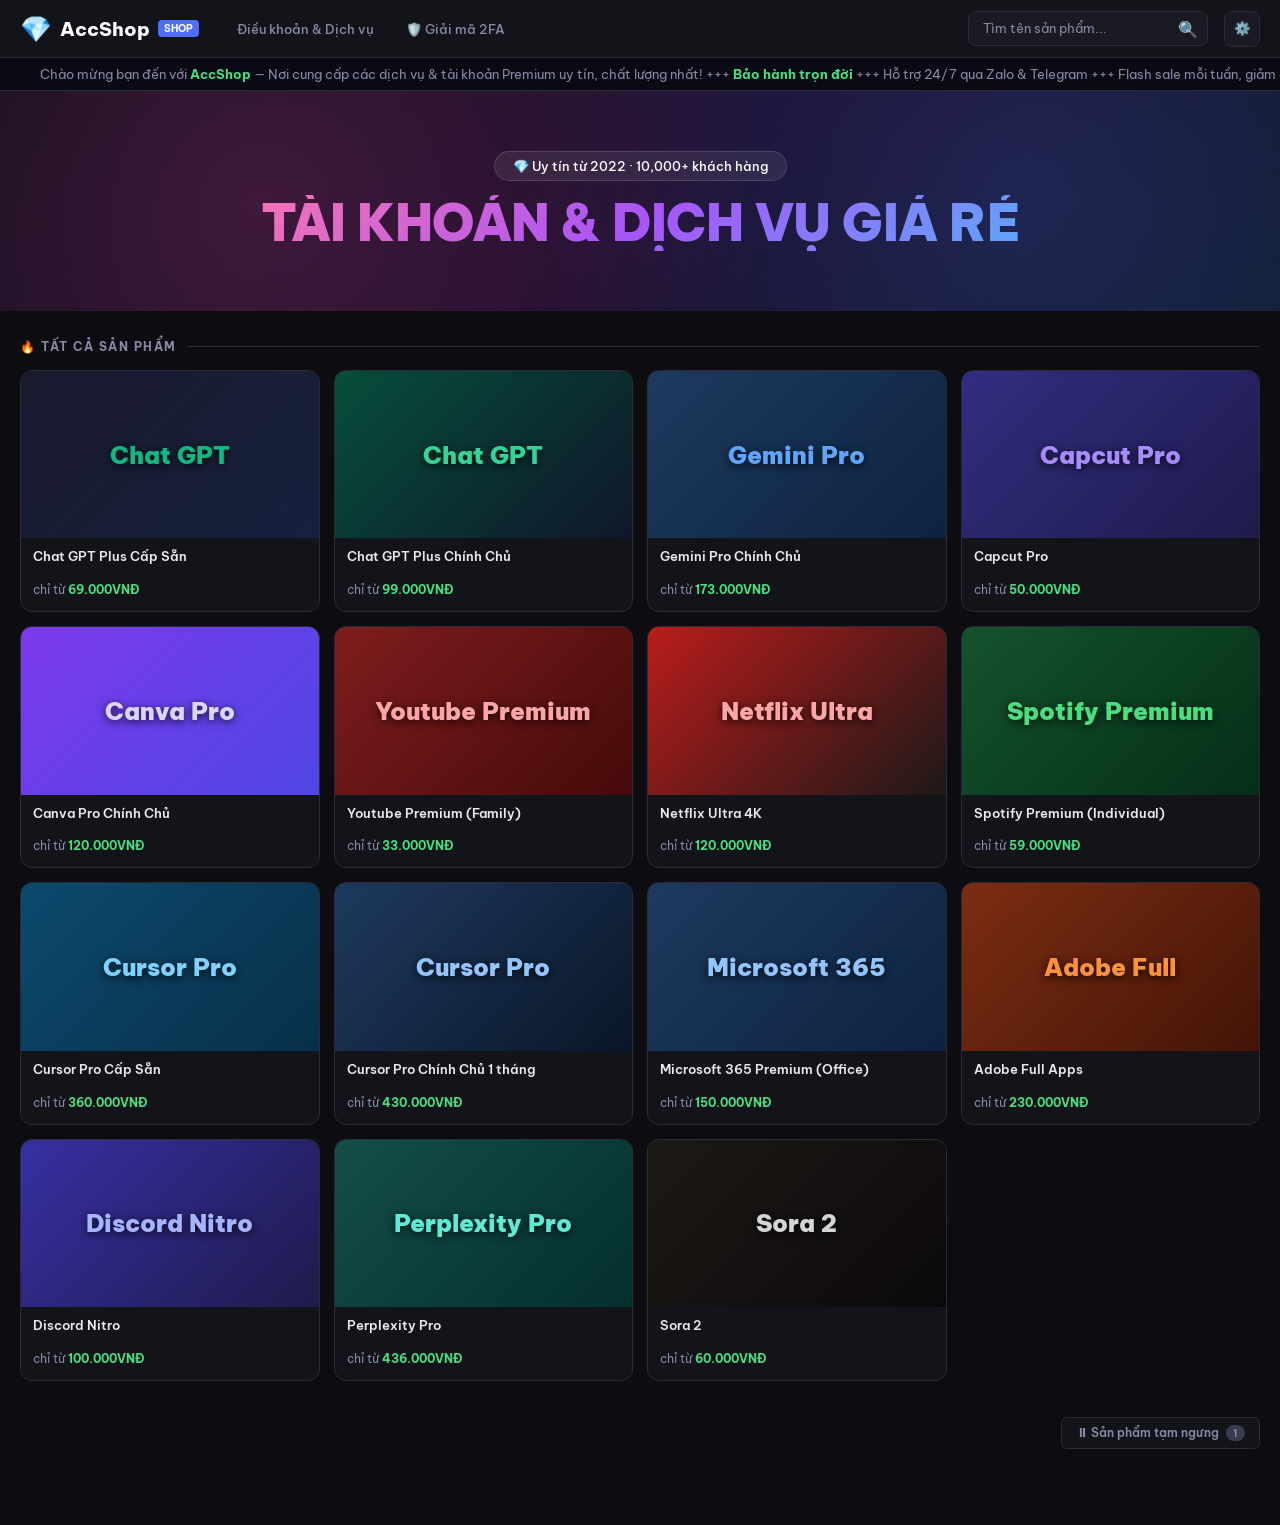
==== commit 24c90680: "Rebuild: cunstore-style dark theme, admin panel, duration pricing" ====
--- a/index.html
+++ b/index.html
@@ -5,608 +5,104 @@
     <meta charset="UTF-8">
     <meta name="viewport" content="width=device-width, initial-scale=1.0">
     <meta name="description"
-        content="AccVault — Shop bán tài khoản Premium uy tín. ChatGPT Plus, Capcut Pro, Spotify, Netflix, YouTube Premium, Canva Pro. Bảo hành trọn đời.">
-    <title>AccVault — Shop Tài Khoản Premium</title>
+        content="Shop bán tài khoản premium giá rẻ, uy tín. ChatGPT Plus, Capcut Pro, Canva, Netflix, Spotify và hơn 20 dịch vụ khác.">
+    <title>AccShop — Tài Khoản & Dịch Vụ Giá Rẻ</title>
     <link rel="stylesheet" href="index.css">
     <link rel="icon"
-        href="data:image/svg+xml,<svg xmlns='http://www.w3.org/2000/svg' viewBox='0 0 100 100'><text y='.9em' font-size='90'>⚡</text></svg>">
+        href="data:image/svg+xml,<svg xmlns='http://www.w3.org/2000/svg' viewBox='0 0 100 100'><text y='.9em' font-size='90'>💎</text></svg>">
 </head>
 
 <body>
 
-    <!-- ========== SIDEBAR ========== -->
-    <aside class="sidebar" id="sidebar">
-        <div class="sidebar-logo">
-            <div class="logo-icon">⚡</div>
-            <span class="logo-text">AccVault</span>
+    <!-- HEADER -->
+    <header class="header">
+        <div class="header-logo" id="siteLogo" title="Double-click để vào admin">
+            <span class="logo-gem">💎</span>
+            <span>AccShop</span>
+            <span class="logo-badge">Shop</span>
         </div>
 
-        <nav class="sidebar-nav">
-            <!-- Main Nav -->
-            <a href="#" class="active" data-page="home" onclick="switchPage('home', this)">
-                <span class="nav-icon">🏠</span> Trang Chủ
-            </a>
-            <button data-page="accounts" onclick="switchPage('accounts', this)">
-                <span class="nav-icon">👤</span> Tài Khoản
-                <span class="nav-badge">16</span>
-            </button>
-            <a href="#" data-page="contact" onclick="switchPage('contact', this)">
-                <span class="nav-icon">💬</span> Liên Hệ Mua Hàng
-            </a>
-            <a href="#" data-page="history" onclick="switchPage('history', this)">
-                <span class="nav-icon">📋</span> Lịch Sử Đơn Hàng
-            </a>
-            <a href="#" data-page="support" onclick="switchPage('contact', this)">
-                <span class="nav-icon">🎧</span> Liên Hệ Hỗ Trợ
-            </a>
+        <nav class="header-nav">
+            <a href="#">Điều khoản & Dịch vụ</a>
+            <a href="#">🛡️ Giải mã 2FA</a>
+        </nav>
 
-            <!-- Premium Accounts -->
-            <div class="sidebar-section-title">Tài khoản Premium</div>
-            <a href="#" onclick="scrollToProduct('chatgpt-plus')">
-                <span class="nav-icon">🤖</span> ChatGPT Plus
-            </a>
-            <a href="#" onclick="scrollToProduct('capcut-pro')">
-                <span class="nav-icon">🎬</span> Capcut Pro
-            </a>
-            <a href="#" onclick="scrollToProduct('canva')">
-                <span class="nav-icon">🎨</span> Canva Pro
-            </a>
-            <a href="#" onclick="scrollToProduct('youtube')">
-                <span class="nav-icon">▶️</span> Youtube Premium
-            </a>
-            <a href="#" onclick="scrollToProduct('spotify')">
-                <span class="nav-icon">🎵</span> Spotify Premium
-            </a>
-            <a href="#" onclick="scrollToProduct('netflix')">
-                <span class="nav-icon">🎥</span> Netflix Premium
-            </a>
-            <button onclick="switchPage('accounts', document.querySelector('[data-page=accounts]'))">
-                <span class="nav-icon">📦</span> Xem Thêm Tài Khoản
-            </button>
+        <div class="header-spacer"></div>
 
-            <!-- Services -->
-            <div class="sidebar-section-title">Dịch vụ khác</div>
-            <a href="#" onclick="scrollToProduct('adobe')">
-                <span class="nav-icon">🖌️</span> Adobe Full Apps
-            </a>
-            <a href="#" onclick="scrollToProduct('ms365')">
-                <span class="nav-icon">📊</span> Microsoft Office 365
-            </a>
-            <a href="#" onclick="scrollToProduct('cursor')">
-                <span class="nav-icon">💻</span> Cursor Pro AI
-            </a>
-            <a href="#" onclick="scrollToProduct('zoom')">
-                <span class="nav-icon">📹</span> Zoom Pro
-            </a>
-        </nav>
-    </aside>
-
-    <!-- ========== MAIN CONTENT ========== -->
-    <div class="main-content">
-
-        <!-- Top Header -->
-        <header class="top-header">
-            <div class="header-left">
-                <button class="mobile-toggle" onclick="toggleSidebar()">☰</button>
-                <div class="header-search">
-                    <span class="search-icon">🔍</span>
-                    <input type="text" placeholder="Tìm kiếm sản phẩm..." id="searchInput"
-                        oninput="filterProducts(this.value)">
-                </div>
-            </div>
-
-            <div class="header-right">
-                <button class="header-icon-btn" onclick="toggleCart()">
-                    🛒
-                    <span class="header-cart-count" id="cartCount">0</span>
-                </button>
-                <button class="header-icon-btn">
-                    🔔
-                    <span class="badge-dot"></span>
-                </button>
-
-                <div class="user-profile" onclick="toggleUserDropdown()">
-                    <div class="user-avatar">KH</div>
-                    <div class="user-info">
-                        <div class="user-name">Khách Hàng</div>
-                        <div class="user-balance">Thành viên</div>
-                    </div>
-
-                    <div class="user-dropdown" id="userDropdown">
-                        <a href="#" onclick="switchPage('home', document.querySelector('[data-page=home]'))">
-                            <span>🏠</span> Trang chủ
-                        </a>
-                        <a href="#" onclick="switchPage('contact', document.querySelector('[data-page=contact]'))">
-                            <span>💬</span> Liên hệ mua hàng
-                        </a>
-                        <a href="#" onclick="switchPage('history', document.querySelector('[data-page=history]'))">
-                            <span>📋</span> Đơn hàng đã mua
-                        </a>
-                        <div class="dropdown-divider"></div>
-                        <a href="#" onclick="switchPage('contact', document.querySelector('[data-page=contact]'))">
-                            <span>🎧</span> Hỗ trợ
-                        </a>
-                    </div>
-                </div>
-            </div>
-        </header>
-
-        <!-- ========== HOME PAGE ========== -->
-        <div class="page-content" id="homePage">
-
-            <!-- Stats Row -->
-            <div class="stats-row">
-                <div class="stat-card">
-                    <div class="stat-icon purple">💜</div>
-                    <div class="stat-info">
-                        <div class="stat-label">Sản phẩm</div>
-                        <div class="stat-value">16+</div>
-                    </div>
-                </div>
-                <div class="stat-card">
-                    <div class="stat-icon blue">💙</div>
-                    <div class="stat-info">
-                        <div class="stat-label">Đơn đã bán</div>
-                        <div class="stat-value">15,230</div>
-                    </div>
-                </div>
-                <div class="stat-card">
-                    <div class="stat-icon green">💚</div>
-                    <div class="stat-info">
-                        <div class="stat-label">Khách hài lòng</div>
-                        <div class="stat-value">99.8%</div>
-                    </div>
-                </div>
-                <div class="stat-card">
-                    <div class="stat-icon orange">🧡</div>
-                    <div class="stat-info">
-                        <div class="stat-label">Hỗ trợ</div>
-                        <div class="stat-value">24/7</div>
-                    </div>
-                </div>
-            </div>
-
-            <!-- Products: AI & Productivity -->
-            <div class="products-section" id="section-ai">
-                <div class="section-bar">
-                    <h2>🤖 Tài Khoản AI & Năng Suất</h2>
-                    <a href="#" class="view-all"
-                        onclick="switchPage('accounts', document.querySelector('[data-page=accounts]'))">Xem tất cả
-                        →</a>
-                </div>
-                <div class="products-grid" id="productsGrid-ai">
-
-                    <div class="product-card" data-id="chatgpt-plus" data-name="ChatGPT Plus (1 tháng)"
-                        data-price="70000" data-icon="🤖"
-                        data-desc="GPT-4o, GPT-4, DALL·E 3, Advanced Data Analysis. Tốc độ nhanh gấp 5 lần."
-                        data-features="GPT-4o & GPT-4|DALL·E 3 tạo ảnh|Code Interpreter|Tốc độ ưu tiên|1 tháng sử dụng"
-                        data-original="500000" onclick="openProductModal(this)">
-                        <span class="product-badge hot">HOT</span>
-                        <div class="product-card-inner">
-                            <div class="product-icon-wrap">🤖</div>
-                            <div class="product-text">
-                                <h3>ChatGPT Plus</h3>
-                                <span class="product-price">70,000đ</span>
-                            </div>
-                        </div>
-                    </div>
-
-                    <div class="product-card" data-id="gemini-pro" data-name="Google Gemini Pro" data-price="108000"
-                        data-icon="💎"
-                        data-desc="Truy cập Gemini Ultra, Advanced AI. Tích hợp Google Workspace, tạo ảnh AI."
-                        data-features="Gemini Ultra model|Tạo ảnh AI|Google Workspace|2TB Google One|1 tháng"
-                        data-original="500000" onclick="openProductModal(this)">
-                        <span class="product-badge new">MỚI</span>
-                        <div class="product-card-inner">
-                            <div class="product-icon-wrap">💎</div>
-                            <div class="product-text">
-                                <h3>Google Gemini Pro</h3>
-                                <span class="product-price">108,000đ</span>
-                            </div>
-                        </div>
-                    </div>
-
-                    <div class="product-card" data-id="cursor" data-name="Cursor Pro AI (1 tháng)" data-price="350000"
-                        data-icon="💻"
-                        data-desc="IDE AI mạnh nhất. Autocomplete thông minh, chat AI, code generation tự động."
-                        data-features="AI Autocomplete|GPT-4 Chat|Code Generation|Multi-file editing|1 tháng"
-                        data-original="500000" onclick="openProductModal(this)">
-                        <div class="product-card-inner">
-                            <div class="product-icon-wrap">💻</div>
-                            <div class="product-text">
-                                <h3>Cursor Pro AI</h3>
-                                <span class="product-price">350,000đ</span>
-                            </div>
-                        </div>
-                    </div>
-
-                    <div class="product-card" data-id="ms365" data-name="Microsoft Office 365 (1 năm)"
-                        data-price="96000" data-icon="📊"
-                        data-desc="Word, Excel, PowerPoint, Outlook. OneDrive 1TB cloud storage. Bản quyền chính hãng."
-                        data-features="Office Full bộ|OneDrive 1TB|5 thiết bị|Luôn cập nhật|1 năm"
-                        data-original="400000" onclick="openProductModal(this)">
-                        <div class="product-card-inner">
-                            <div class="product-icon-wrap">📊</div>
-                            <div class="product-text">
-                                <h3>Microsoft Office 365</h3>
-                                <span class="product-price">96,000đ</span>
-                            </div>
-                        </div>
-                    </div>
-
-                </div>
-            </div>
-
-            <!-- Products: Entertainment -->
-            <div class="products-section" id="section-entertainment">
-                <div class="section-bar">
-                    <h2>🎬 Giải Trí & Media</h2>
-                </div>
-                <div class="products-grid" id="productsGrid-entertainment">
-
-                    <div class="product-card" data-id="capcut-pro" data-name="Capcut Pro (1 năm)" data-price="35000"
-                        data-icon="🎬"
-                        data-desc="Mở khóa tất cả hiệu ứng, font chữ, nhạc bản quyền. Xuất video 4K không watermark."
-                        data-features="Tất cả hiệu ứng|Export 4K|Không watermark|Font & nhạc Pro|1 năm"
-                        data-original="250000" onclick="openProductModal(this)">
-                        <span class="product-badge hot">HOT</span>
-                        <div class="product-card-inner">
-                            <div class="product-icon-wrap">🎬</div>
-                            <div class="product-text">
-                                <h3>Capcut Pro</h3>
-                                <span class="product-price">35,000đ</span>
-                            </div>
-                        </div>
-                    </div>
-
-                    <div class="product-card" data-id="youtube" data-name="Youtube Premium (3 tháng)" data-price="30000"
-                        data-icon="▶️"
-                        data-desc="Xem video không quảng cáo, phát nền, tải offline. YouTube Music Premium đi kèm."
-                        data-features="Không quảng cáo|Phát nền|Tải offline|YT Music Premium|3 tháng"
-                        data-original="180000" onclick="openProductModal(this)">
-                        <div class="product-card-inner">
-                            <div class="product-icon-wrap">▶️</div>
-                            <div class="product-text">
-                                <h3>Youtube Premium</h3>
-                                <span class="product-price">30,000đ</span>
-                            </div>
-                        </div>
-                    </div>
-
-                    <div class="product-card" data-id="netflix" data-name="Netflix Ultra 4K (1 tháng)"
-                        data-price="75000" data-icon="🎥"
-                        data-desc="Xem phim 4K Ultra HD, 4 thiết bị cùng lúc. Kho phim khổng lồ toàn cầu."
-                        data-features="4K Ultra HD|4 thiết bị|Kho phim lớn nhất|Download offline|1 tháng"
-                        data-original="260000" onclick="openProductModal(this)">
-                        <div class="product-card-inner">
-                            <div class="product-icon-wrap">🎥</div>
-                            <div class="product-text">
-                                <h3>Netflix Ultra 4K</h3>
-                                <span class="product-price">75,000đ</span>
-                            </div>
-                        </div>
-                    </div>
-
-                    <div class="product-card" data-id="spotify" data-name="Spotify Premium (6 tháng)" data-price="35000"
-                        data-icon="🎵"
-                        data-desc="Nghe nhạc không quảng cáo, download offline, chất lượng lossless cao cấp."
-                        data-features="Không quảng cáo|Download offline|Chất lượng Lossless|Lyrics real-time|6 tháng"
-                        data-original="180000" onclick="openProductModal(this)">
-                        <div class="product-card-inner">
-                            <div class="product-icon-wrap">🎵</div>
-                            <div class="product-text">
-                                <h3>Spotify Premium</h3>
-                                <span class="product-price">35,000đ</span>
-                            </div>
-                        </div>
-                    </div>
-
-                </div>
-            </div>
-
-            <!-- Products: Design & Creative -->
-            <div class="products-section" id="section-design">
-                <div class="section-bar">
-                    <h2>🎨 Thiết Kế & Sáng Tạo</h2>
-                </div>
-                <div class="products-grid" id="productsGrid-design">
-
-                    <div class="product-card" data-id="canva" data-name="Canva Pro (1 năm)" data-price="14940"
-                        data-icon="🎨"
-                        data-desc="100+ triệu template, ảnh stock, font Premium. Xóa nền AI, magic resize."
-                        data-features="100M+ templates|Xóa nền AI|Ảnh stock Premium|Magic Resize|1 năm"
-                        data-original="300000" onclick="openProductModal(this)">
-                        <span class="product-badge sale">GIÁ TỐT</span>
-                        <div class="product-card-inner">
-                            <div class="product-icon-wrap">🎨</div>
-                            <div class="product-text">
-                                <h3>Canva Pro</h3>
-                                <span class="product-price">14,940đ</span>
-                            </div>
-                        </div>
-                    </div>
-
-                    <div class="product-card" data-id="adobe" data-name="Adobe Full Apps (1 năm)" data-price="90000"
-                        data-icon="🖌️"
-                        data-desc="Photoshop, Illustrator, Premiere Pro, After Effects và 20+ ứng dụng Adobe."
-                        data-features="Photoshop|Illustrator|Premiere Pro|After Effects|1 năm" data-original="1200000"
-                        onclick="openProductModal(this)">
-                        <span class="product-badge best">BEST</span>
-                        <div class="product-card-inner">
-                            <div class="product-icon-wrap">🖌️</div>
-                            <div class="product-text">
-                                <h3>Adobe Full Apps</h3>
-                                <span class="product-price">90,000đ</span>
-                            </div>
-                        </div>
-                    </div>
-
-                    <div class="product-card" data-id="figma" data-name="Figma Pro (1 năm)" data-price="120000"
-                        data-icon="🎯"
-                        data-desc="Thiết kế UI/UX chuyên nghiệp. Unlimited projects, Dev Mode, advanced prototype."
-                        data-features="Unlimited projects|Dev Mode|Advanced prototype|Team libraries|1 năm"
-                        data-original="500000" onclick="openProductModal(this)">
-                        <span class="product-badge new">MỚI</span>
-                        <div class="product-card-inner">
-                            <div class="product-icon-wrap">🎯</div>
-                            <div class="product-text">
-                                <h3>Figma Pro</h3>
-                                <span class="product-price">120,000đ</span>
-                            </div>
-                        </div>
-                    </div>
-
-                    <div class="product-card" data-id="tradingview" data-name="TradingView Premium (1 năm)"
-                        data-price="100000" data-icon="📈"
-                        data-desc="Biểu đồ chuyên nghiệp, 8 chart/tab, 25 indicators, server-side alerts."
-                        data-features="8 charts/tab|25 indicators|Server-side alerts|No ads|1 năm"
-                        data-original="400000" onclick="openProductModal(this)">
-                        <div class="product-card-inner">
-                            <div class="product-icon-wrap">📈</div>
-                            <div class="product-text">
-                                <h3>TradingView</h3>
-                                <span class="product-price">100,000đ</span>
-                            </div>
-                        </div>
-                    </div>
-
-                </div>
-            </div>
-
-            <!-- Products: Utilities -->
-            <div class="products-section" id="section-utility">
-                <div class="section-bar">
-                    <h2>🔧 Tiện Ích & Bảo Mật</h2>
-                </div>
-                <div class="products-grid" id="productsGrid-utility">
-
-                    <div class="product-card" data-id="zoom" data-name="Zoom Pro (1 năm)" data-price="100000"
-                        data-icon="📹"
-                        data-desc="Họp online không giới hạn thời gian, 100 người tham gia, recording cloud."
-                        data-features="Unlimited meeting|100 participants|Cloud recording|Breakout rooms|1 năm"
-                        data-original="350000" onclick="openProductModal(this)">
-                        <div class="product-card-inner">
-                            <div class="product-icon-wrap">📹</div>
-                            <div class="product-text">
-                                <h3>Zoom Pro</h3>
-                                <span class="product-price">100,000đ</span>
-                            </div>
-                        </div>
-                    </div>
-
-                    <div class="product-card" data-id="nordvpn" data-name="NordVPN (1 năm)" data-price="60000"
-                        data-icon="🔒"
-                        data-desc="VPN nhanh nhất, 5500+ servers, 60 quốc gia. Bảo mật tuyệt đối, no logs."
-                        data-features="5500+ servers|60 quốc gia|No logs|Kill switch|1 năm" data-original="300000"
-                        onclick="openProductModal(this)">
-                        <div class="product-card-inner">
-                            <div class="product-icon-wrap">🔒</div>
-                            <div class="product-text">
-                                <h3>NordVPN</h3>
-                                <span class="product-price">60,000đ</span>
-                            </div>
-                        </div>
-                    </div>
-
-                    <div class="product-card" data-id="grammarly" data-name="Grammarly Premium (1 năm)"
-                        data-price="80000" data-icon="📝"
-                        data-desc="Kiểm tra ngữ pháp AI, tone detector, plagiarism checker, style suggestions."
-                        data-features="AI grammar check|Plagiarism checker|Tone detector|Style suggestions|1 năm"
-                        data-original="350000" onclick="openProductModal(this)">
-                        <div class="product-card-inner">
-                            <div class="product-icon-wrap">📝</div>
-                            <div class="product-text">
-                                <h3>Grammarly Premium</h3>
-                                <span class="product-price">80,000đ</span>
-                            </div>
-                        </div>
-                    </div>
-
-                    <div class="product-card" data-id="notion" data-name="Notion Plus (1 năm)" data-price="50000"
-                        data-icon="📓" data-desc="Unlimited blocks, unlimited file uploads, 30-day version history."
-                        data-features="Unlimited blocks|Unlimited uploads|30-day history|Guests access|1 năm"
-                        data-original="200000" onclick="openProductModal(this)">
-                        <div class="product-card-inner">
-                            <div class="product-icon-wrap">📓</div>
-                            <div class="product-text">
-                                <h3>Notion Plus</h3>
-                                <span class="product-price">50,000đ</span>
-                            </div>
-                        </div>
-                    </div>
-
-                </div>
-            </div>
-
-            <!-- Announcements -->
-            <div class="announcements-section">
-                <div class="section-bar">
-                    <h2>📢 Thông Báo Từ Shop</h2>
-                </div>
-                <div class="announce-card">
-                    <div class="announce-item">
-                        <div class="announce-avatar">QTV</div>
-                        <div class="announce-content">
-                            <div class="announce-header">
-                                <span class="announce-name">Quản Trị Viên</span>
-                                <span class="announce-verified">✅</span>
-                                <span class="announce-date">2026-02-28 16:00</span>
-                            </div>
-                            <div class="announce-text">
-                                🎉 <strong>FLASH SALE THÁNG 3!</strong> Giảm giá cực sốc tất cả tài khoản Premium.
-                                ChatGPT Plus chỉ từ 70K, Capcut Pro chỉ 35K. Nhanh tay liên hệ shop để được giá tốt
-                                nhất!
-                            </div>
-                        </div>
-                    </div>
-                    <div class="announce-item">
-                        <div class="announce-avatar">QTV</div>
-                        <div class="announce-content">
-                            <div class="announce-header">
-                                <span class="announce-name">Quản Trị Viên</span>
-                                <span class="announce-verified">✅</span>
-                                <span class="announce-date">2026-02-25 10:30</span>
-                            </div>
-                            <div class="announce-text">
-                                📌 Để đảm bảo trải nghiệm tốt nhất, mọi giao dịch mua hàng vui lòng <strong>liên hệ trực
-                                    tiếp</strong> qua Zalo/Facebook/Telegram. Shop sẽ giao tài khoản ngay sau khi thanh
-                                toán. Bảo hành trọn đời!
-                            </div>
-                        </div>
-                    </div>
-                    <div class="announce-item">
-                        <div class="announce-avatar">QTV</div>
-                        <div class="announce-content">
-                            <div class="announce-header">
-                                <span class="announce-name">Quản Trị Viên</span>
-                                <span class="announce-verified">✅</span>
-                                <span class="announce-date">2026-02-20 14:15</span>
-                            </div>
-                            <div class="announce-text">
-                                🔥 Mới bổ sung thêm nhiều sản phẩm: Cursor Pro AI, Figma Pro, Grammarly Premium, Notion
-                                Plus. Các kênh hỗ trợ luôn online 24/7, mọng quý khách hàng thông cảm!
-                            </div>
-                        </div>
-                    </div>
-                </div>
-            </div>
-
+        <div class="header-search">
+            <input type="text" id="searchInput" placeholder="Tìm tên sản phẩm..." oninput="filterProducts(this.value)">
+            <button class="search-btn">🔍</button>
         </div>
 
-        <!-- ========== CONTACT PAGE ========== -->
-        <div class="page-content contact-page" id="contactPage">
-            <div class="section-bar">
-                <h2>💬 Liên Hệ Mua Hàng & Hỗ Trợ</h2>
-            </div>
+        <button class="header-btn" title="Cài đặt">⚙️</button>
+    </header>
 
-            <div class="contact-grid">
-                <div class="contact-method-card">
-                    <div class="contact-method-icon"
-                        style="background: linear-gradient(135deg, #0068FF, #0099FF); color: white;">💬</div>
-                    <h3>Zalo</h3>
-                    <p>Chat trực tiếp, phản hồi nhanh nhất</p>
-                    <span class="contact-link">0123.456.789 →</span>
-                </div>
-                <div class="contact-method-card">
-                    <div class="contact-method-icon"
-                        style="background: linear-gradient(135deg, #1877F2, #42A5F5); color: white;">📘</div>
-                    <h3>Facebook</h3>
-                    <p>Nhắn tin qua Messenger</p>
-                    <span class="contact-link">fb.com/accvault.shop →</span>
-                </div>
-                <div class="contact-method-card">
-                    <div class="contact-method-icon"
-                        style="background: linear-gradient(135deg, #0088cc, #29B6F6); color: white;">✈️</div>
-                    <h3>Telegram</h3>
-                    <p>Hỗ trợ quốc tế 24/7</p>
-                    <span class="contact-link">@accvault_shop →</span>
-                </div>
-            </div>
-
-            <div class="announce-card">
-                <div class="announce-item">
-                    <div class="announce-avatar" style="background: var(--gradient-green);">📌</div>
-                    <div class="announce-content">
-                        <div class="announce-header">
-                            <span class="announce-name">Hướng dẫn mua hàng</span>
-                        </div>
-                        <div class="announce-text">
-                            <strong>Bước 1:</strong> Chọn sản phẩm muốn mua trên trang chủ<br>
-                            <strong>Bước 2:</strong> Liên hệ shop qua Zalo/Facebook/Telegram<br>
-                            <strong>Bước 3:</strong> Chuyển khoản theo hướng dẫn<br>
-                            <strong>Bước 4:</strong> Nhận tài khoản ngay sau khi thanh toán<br><br>
-                            ✅ Bảo hành trọn đời — Lỗi đổi mới miễn phí<br>
-                            ⚡ Giao hàng tức thì — Nhận tài khoản trong 5 phút
-                        </div>
-                    </div>
-                </div>
-            </div>
-        </div>
-
-        <!-- ========== HISTORY PAGE ========== -->
-        <div class="page-content history-page" id="historyPage">
-            <div class="section-bar">
-                <h2>📋 Lịch Sử Đơn Hàng</h2>
-            </div>
-
-            <div id="historyContent">
-                <div class="history-empty">
-                    <div class="empty-icon">📋</div>
-                    <p>Chưa có đơn hàng nào</p>
-                    <p style="font-size: 0.78rem; margin-top: 6px;">Liên hệ shop để mua tài khoản premium đầu tiên!</p>
-                </div>
-            </div>
-        </div>
-
-        <!-- Footer -->
-        <footer class="main-footer">
-            © 2026 AccVault. All rights reserved. — Shop Tài Khoản Premium uy tín #1 Việt Nam
-        </footer>
-
-    </div>
-
-    <!-- ========== CART SIDEBAR ========== -->
-    <div class="cart-overlay" id="cartOverlay" onclick="toggleCart()"></div>
-    <div class="cart-sidebar" id="cartSidebar">
-        <div class="cart-header">
-            <h2>🛒 Giỏ hàng</h2>
-            <button class="cart-close" onclick="toggleCart()">✕</button>
-        </div>
-        <div class="cart-items" id="cartItems">
-            <div class="cart-empty">
-                <div class="empty-icon">🛒</div>
-                <p>Giỏ hàng trống</p>
-            </div>
-        </div>
-        <div class="cart-footer">
-            <div class="cart-total">
-                <span>Tổng cộng:</span>
-                <span id="cartTotal">0đ</span>
-            </div>
-            <button class="btn-checkout" onclick="checkout()">💬 Liên hệ mua hàng</button>
+    <!-- TICKER -->
+    <div class="ticker-wrap">
+        <div class="ticker" id="ticker">
+            <span>Chào mừng bạn đến với <b>AccShop</b> — Nơi cung cấp các dịch vụ & tài khoản Premium uy tín, chất lượng
+                nhất! +++ <b>Bảo hành trọn đời</b> +++ Hỗ trợ 24/7 qua Zalo & Telegram +++ Flash sale mỗi tuần, giảm đến
+                50% +++</span>
+            <span>Chào mừng bạn đến với <b>AccShop</b> — Nơi cung cấp các dịch vụ & tài khoản Premium uy tín, chất lượng
+                nhất! +++ <b>Bảo hành trọn đời</b> +++ Hỗ trợ 24/7 qua Zalo & Telegram +++ Flash sale mỗi tuần, giảm đến
+                50% +++</span>
         </div>
     </div>
 
-    <!-- ========== PRODUCT MODAL ========== -->
-    <div class="modal-overlay" id="productModal">
-        <div class="modal">
-            <div class="modal-header">
-                <h2 id="modalTitle">Chi tiết sản phẩm</h2>
-                <button class="modal-close" onclick="closeProductModal()">✕</button>
+    <!-- BANNER -->
+    <div class="banner" id="banner">
+        <div class="banner-content">
+            <div class="banner-sub">💎 Uy tín từ 2022 · 10,000+ khách hàng</div>
+            <div class="banner-title" id="bannerTitle">TÀI KHOẢN & DỊCH VỤ GIÁ RẺ</div>
+        </div>
+    </div>
+
+    <!-- MAIN -->
+    <main class="main" id="main">
+        <!-- Products rendered by JS -->
+    </main>
+
+    <!-- DETAIL MODAL -->
+    <div class="modal-overlay" id="detailOverlay">
+        <div class="detail-modal">
+            <div class="detail-header">
+                <h2 id="detailTitle">Sản phẩm</h2>
+                <button class="detail-close" onclick="closeDetail()">✕</button>
             </div>
-            <div class="modal-body" id="modalBody">
-                <!-- Filled by JS -->
+            <div class="detail-body" id="detailBody"></div>
+        </div>
+    </div>
+
+    <!-- ADMIN EDIT MODAL -->
+    <div class="admin-modal-overlay" id="adminModalOverlay">
+        <div class="admin-modal">
+            <div class="admin-modal-header">
+                <h2>✏️ Chỉnh sửa sản phẩm</h2>
+                <button class="detail-close" onclick="closeAdminModal()">✕</button>
+            </div>
+            <div class="admin-modal-body" id="adminModalBody"></div>
+            <div class="admin-modal-footer">
+                <button class="btn-cancel" onclick="closeAdminModal()">Huỷ</button>
+                <button class="btn-save" onclick="saveProduct()">💾 Lưu thay đổi</button>
             </div>
         </div>
     </div>
 
-    <!-- ========== FLOATING CONTACT ========== -->
-    <button class="floating-contact-btn" onclick="switchPage('contact', document.querySelector('[data-page=contact]'))">
-        💬 <span class="contact-text">Liên hệ chúng tôi</span>
-    </button>
+    <!-- ADMIN BAR -->
+    <div class="admin-bar">
+        <div class="admin-bar-label">⚙️ Chế độ Admin — Click vào sản phẩm để chỉnh sửa</div>
+        <div class="admin-bar-btns">
+            <button class="admin-bar-btn" onclick="addProduct()">＋ Thêm sản phẩm</button>
+            <button class="admin-bar-btn danger" onclick="resetData()">⚠ Reset dữ liệu</button>
+            <button class="admin-bar-btn" onclick="toggleAdmin()">✕ Thoát admin</button>
+        </div>
+    </div>
 
-    <!-- ========== TOAST ========== -->
-    <div class="toast-container" id="toastContainer"></div>
+    <!-- TOAST -->
+    <div class="toast-wrap" id="toastWrap"></div>
+
+    <!-- File input (hidden) -->
+    <input type="file" id="imgUpload" accept="image/*" style="display:none" onchange="handleImgUpload(this)">
 
     <script src="script.js"></script>
 </body>
--- a/index.css
+++ b/index.css
@@ -1,60 +1,5 @@
-/* ========== IMPORTS ========== */
-@import url('https://fonts.googleapis.com/css2?family=Inter:wght@300;400;500;600;700;800;900&display=swap');
-
-/* ========== CSS VARIABLES ========== */
-:root {
-    --bg-body: #f0f2f5;
-    --bg-sidebar: #1e293b;
-    --bg-sidebar-hover: #334155;
-    --bg-sidebar-active: rgba(99, 102, 241, 0.15);
-    --bg-white: #ffffff;
-    --bg-card: #ffffff;
-    --bg-header: #ffffff;
-    --bg-overlay: rgba(0, 0, 0, 0.5);
-
-    --text-dark: #1e293b;
-    --text-medium: #475569;
-    --text-light: #94a3b8;
-    --text-white: #f1f5f9;
-    --text-sidebar: #cbd5e1;
-    --text-sidebar-active: #ffffff;
-
-    --accent-primary: #6366f1;
-    --accent-primary-light: #818cf8;
-    --accent-blue: #3b82f6;
-    --accent-cyan: #06b6d4;
-    --accent-green: #10b981;
-    --accent-orange: #f59e0b;
-    --accent-red: #ef4444;
-    --accent-pink: #ec4899;
-    --accent-purple: #8b5cf6;
-
-    --gradient-primary: linear-gradient(135deg, #6366f1, #8b5cf6);
-    --gradient-blue: linear-gradient(135deg, #3b82f6, #06b6d4);
-    --gradient-green: linear-gradient(135deg, #10b981, #34d399);
-    --gradient-orange: linear-gradient(135deg, #f59e0b, #fbbf24);
-    --gradient-pink: linear-gradient(135deg, #ec4899, #f472b6);
-
-    --shadow-sm: 0 1px 3px rgba(0, 0, 0, 0.06);
-    --shadow-md: 0 4px 12px rgba(0, 0, 0, 0.08);
-    --shadow-lg: 0 10px 30px rgba(0, 0, 0, 0.1);
-    --shadow-card: 0 1px 3px rgba(0, 0, 0, 0.04), 0 4px 12px rgba(0, 0, 0, 0.04);
-
-    --radius-sm: 8px;
-    --radius-md: 12px;
-    --radius-lg: 16px;
-    --radius-xl: 20px;
-    --radius-full: 50px;
-
-    --transition-fast: 0.15s ease;
-    --transition-base: 0.25s ease;
-    --transition-slow: 0.4s ease;
-
-    --sidebar-width: 260px;
-    --header-height: 64px;
-}
-
-/* ========== RESET ========== */
+@import url('https://fonts.googleapis.com/css2?family=Be+Vietnam+Pro:wght@400;500;600;700;800&display=swap');
+
 *,
 *::before,
 *::after {
@@ -63,32 +8,38 @@
     box-sizing: border-box;
 }
 
+:root {
+    --bg: #0d0d11;
+    --bg2: #13131a;
+    --bg3: #1a1a24;
+    --border: #2a2a38;
+    --border2: #3a3a50;
+    --text: #e8e8f0;
+    --text2: #8888a8;
+    --price: #4ade80;
+    --accent: #4f6ef7;
+    --accent2: #818cf8;
+    --red: #f43f5e;
+    --yellow: #fbbf24;
+    --header-h: 58px;
+    --radius: 12px;
+}
+
 html {
     scroll-behavior: smooth;
-    font-size: 15px;
 }
 
 body {
-    font-family: 'Inter', -apple-system, BlinkMacSystemFont, sans-serif;
-    background: var(--bg-body);
-    color: var(--text-dark);
-    line-height: 1.5;
-    display: flex;
+    font-family: 'Be Vietnam Pro', sans-serif;
+    background: var(--bg);
+    color: var(--text);
     min-height: 100vh;
+    font-size: 14px;
 }
 
 a {
+    color: inherit;
     text-decoration: none;
-    color: inherit;
-}
-
-ul {
-    list-style: none;
-}
-
-img {
-    max-width: 100%;
-    display: block;
 }
 
 button {
@@ -96,1300 +47,1215 @@
     cursor: pointer;
 }
 
-/* Scrollbar */
+ul {
+    list-style: none;
+}
+
+img {
+    display: block;
+    max-width: 100%;
+}
+
 ::-webkit-scrollbar {
     width: 5px;
+    height: 5px;
 }
 
 ::-webkit-scrollbar-track {
-    background: transparent;
+    background: var(--bg);
 }
 
 ::-webkit-scrollbar-thumb {
-    background: #cbd5e1;
+    background: var(--border2);
     border-radius: 3px;
 }
 
-::-webkit-scrollbar-thumb:hover {
-    background: #94a3b8;
-}
-
-/* ========== SIDEBAR ========== */
-.sidebar {
-    width: var(--sidebar-width);
-    background: var(--bg-sidebar);
-    height: 100vh;
+/* ─── HEADER ─── */
+.header {
     position: fixed;
+    top: 0;
     left: 0;
-    top: 0;
-    z-index: 100;
-    display: flex;
-    flex-direction: column;
-    transition: var(--transition-base);
-    overflow-y: auto;
-    overflow-x: hidden;
-}
-
-.sidebar-logo {
-    padding: 20px 22px;
-    display: flex;
-    align-items: center;
-    gap: 12px;
-    border-bottom: 1px solid rgba(255, 255, 255, 0.06);
-}
-
-.sidebar-logo .logo-icon {
-    width: 40px;
-    height: 40px;
-    border-radius: var(--radius-sm);
-    background: var(--gradient-primary);
+    right: 0;
+    height: var(--header-h);
+    background: var(--bg2);
+    border-bottom: 1px solid var(--border);
+    z-index: 200;
+    display: flex;
+    align-items: center;
+    padding: 0 20px;
+    gap: 16px;
+}
+
+.header-logo {
+    display: flex;
+    align-items: center;
+    gap: 8px;
+    font-size: 1.2rem;
+    font-weight: 800;
+    color: #fff;
+    white-space: nowrap;
+}
+
+.header-logo .logo-gem {
+    font-size: 1.6rem;
+}
+
+.header-logo .logo-badge {
+    background: var(--accent);
+    color: #fff;
+    font-size: 0.6rem;
+    padding: 2px 6px;
+    border-radius: 4px;
+    font-weight: 700;
+    text-transform: uppercase;
+}
+
+.header-nav {
+    display: flex;
+    align-items: center;
+    gap: 4px;
+    margin-left: 8px;
+}
+
+.header-nav a {
+    padding: 7px 14px;
+    border-radius: 6px;
+    font-size: 0.82rem;
+    font-weight: 500;
+    color: var(--text2);
+    transition: 0.15s;
+    white-space: nowrap;
+}
+
+.header-nav a:hover {
+    background: var(--bg3);
+    color: var(--text);
+}
+
+.header-spacer {
+    flex: 1;
+}
+
+.header-search {
+    position: relative;
+    display: flex;
+    align-items: center;
+}
+
+.header-search input {
+    background: var(--bg3);
+    border: 1px solid var(--border);
+    border-radius: 8px;
+    padding: 8px 36px 8px 14px;
+    font-size: 0.83rem;
+    font-family: inherit;
+    color: var(--text);
+    width: 240px;
+    transition: 0.2s;
+}
+
+.header-search input:focus {
+    outline: none;
+    border-color: var(--accent);
+    width: 280px;
+}
+
+.header-search input::placeholder {
+    color: var(--text2);
+}
+
+.header-search .search-btn {
+    position: absolute;
+    right: 10px;
+    background: none;
+    border: none;
+    color: var(--text2);
+    font-size: 1rem;
+}
+
+.header-btn {
+    width: 36px;
+    height: 36px;
+    background: var(--bg3);
+    border: 1px solid var(--border);
+    border-radius: 8px;
     display: flex;
     align-items: center;
     justify-content: center;
-    font-size: 1.3rem;
-    flex-shrink: 0;
-}
-
-.sidebar-logo .logo-text {
-    font-size: 1.25rem;
-    font-weight: 800;
-    color: var(--text-white);
+    color: var(--text2);
+    transition: 0.15s;
+}
+
+.header-btn:hover {
+    border-color: var(--accent);
+    color: var(--text);
+}
+
+/* ─── TICKER ─── */
+.ticker-wrap {
+    margin-top: var(--header-h);
+    background: #0a0a14;
+    border-bottom: 1px solid var(--border);
+    padding: 8px 0;
+    overflow: hidden;
+}
+
+.ticker {
+    display: flex;
+    animation: ticker 40s linear infinite;
+    white-space: nowrap;
+}
+
+.ticker span {
+    color: var(--text2);
+    font-size: 0.8rem;
+    padding: 0 40px;
+}
+
+.ticker span b {
+    color: var(--price);
+}
+
+@keyframes ticker {
+    0% {
+        transform: translateX(0);
+    }
+
+    100% {
+        transform: translateX(-50%);
+    }
+}
+
+/* ─── BANNER ─── */
+.banner {
+    width: 100%;
+    height: 220px;
+    background: linear-gradient(135deg, #0d0d1a, #1a0d2a, #0d1a2a);
+    display: flex;
+    align-items: center;
+    justify-content: center;
+    text-align: center;
+    position: relative;
+    overflow: hidden;
+    cursor: pointer;
+}
+
+.banner::before {
+    content: '';
+    position: absolute;
+    inset: 0;
+    background:
+        radial-gradient(circle at 20% 50%, rgba(236, 72, 153, 0.2) 0%, transparent 50%),
+        radial-gradient(circle at 80% 50%, rgba(79, 110, 247, 0.2) 0%, transparent 50%);
+}
+
+.banner-content {
+    position: relative;
+    z-index: 1;
+}
+
+.banner-sub {
+    display: inline-flex;
+    align-items: center;
+    gap: 8px;
+    background: rgba(255, 255, 255, 0.08);
+    border: 1px solid rgba(255, 255, 255, 0.12);
+    border-radius: 50px;
+    padding: 6px 18px;
+    font-size: 0.82rem;
+    color: #fff;
+    margin-bottom: 14px;
+    font-weight: 500;
+}
+
+.banner-title {
+    font-size: clamp(2rem, 5vw, 3.2rem);
+    font-weight: 900;
+    background: linear-gradient(135deg, #f472b6, #a855f7, #60a5fa);
+    -webkit-background-clip: text;
+    -webkit-text-fill-color: transparent;
+    background-clip: text;
+    line-height: 1.1;
     letter-spacing: -0.5px;
-}
-
-.sidebar-nav {
-    padding: 12px 10px;
+    cursor: pointer;
+}
+
+.banner-title.editable-banner {
+    outline: 2px dashed rgba(255, 255, 255, 0.3);
+    border-radius: 4px;
+    padding: 4px 8px;
+}
+
+/* ─── MAIN CONTENT ─── */
+.main {
+    max-width: 1280px;
+    margin: 0 auto;
+    padding: 28px 20px 60px;
+}
+
+/* ─── SECTION TITLE ─── */
+.section-title {
+    font-size: 0.75rem;
+    font-weight: 700;
+    color: var(--text2);
+    text-transform: uppercase;
+    letter-spacing: 1.5px;
+    margin-bottom: 16px;
+    display: flex;
+    align-items: center;
+    gap: 10px;
+}
+
+.section-title::after {
+    content: '';
     flex: 1;
-}
-
-.sidebar-section-title {
+    height: 1px;
+    background: var(--border);
+}
+
+/* ─── PRODUCT GRID ─── */
+.product-grid {
+    display: grid;
+    grid-template-columns: repeat(4, 1fr);
+    gap: 14px;
+    margin-bottom: 36px;
+}
+
+.product-card {
+    background: var(--bg2);
+    border: 1px solid var(--border);
+    border-radius: var(--radius);
+    overflow: hidden;
+    cursor: pointer;
+    transition: transform 0.2s, border-color 0.2s, box-shadow 0.2s;
+    position: relative;
+}
+
+.product-card:hover {
+    transform: translateY(-4px);
+    border-color: var(--accent);
+    box-shadow: 0 0 20px rgba(79, 110, 247, 0.15);
+}
+
+.product-card.selected {
+    border-color: var(--yellow);
+    box-shadow: 0 0 0 1px var(--yellow), 0 8px 30px rgba(251, 191, 36, 0.15);
+}
+
+.product-card.paused {
+    opacity: 0.65;
+}
+
+/* Card image area */
+.card-img {
+    width: 100%;
+    aspect-ratio: 16/9;
+    background: var(--bg3);
+    background-size: cover;
+    background-position: center;
+    background-repeat: no-repeat;
+    position: relative;
+    display: flex;
+    align-items: center;
+    justify-content: center;
+    overflow: hidden;
+}
+
+.card-img-label {
+    font-size: 1.5rem;
+    font-weight: 900;
+    color: #fff;
+    text-align: center;
+    padding: 8px;
+    text-shadow: 0 2px 8px rgba(0, 0, 0, 0.8);
+    user-select: none;
+}
+
+.card-paused-badge {
+    position: absolute;
+    bottom: 8px;
+    left: 50%;
+    transform: translateX(-50%);
+    background: rgba(0, 0, 0, 0.8);
+    border: 1px solid rgba(255, 255, 255, 0.15);
+    color: #fff;
     font-size: 0.65rem;
     font-weight: 700;
-    color: var(--text-light);
-    text-transform: uppercase;
-    letter-spacing: 1.5px;
-    padding: 18px 14px 8px;
-}
-
-.sidebar-nav a,
-.sidebar-nav button {
-    display: flex;
-    align-items: center;
-    gap: 12px;
-    padding: 10px 14px;
-    border-radius: var(--radius-sm);
-    color: var(--text-sidebar);
-    font-size: 0.88rem;
-    font-weight: 500;
-    transition: var(--transition-fast);
-    width: 100%;
-    border: none;
-    background: none;
-    text-align: left;
-    cursor: pointer;
-    margin-bottom: 2px;
-}
-
-.sidebar-nav a:hover,
-.sidebar-nav button:hover {
-    background: var(--bg-sidebar-hover);
-    color: var(--text-white);
-}
-
-.sidebar-nav a.active {
-    background: var(--bg-sidebar-active);
-    color: var(--accent-primary-light);
+    padding: 4px 12px;
+    border-radius: 4px;
+    letter-spacing: 1px;
+    display: none;
+}
+
+.product-card.paused .card-paused-badge {
+    display: block;
+}
+
+/* Card info */
+.card-info {
+    padding: 10px 12px 14px;
+}
+
+.card-name {
+    font-size: 0.82rem;
     font-weight: 600;
-}
-
-.sidebar-nav .nav-icon {
-    font-size: 1.15rem;
-    width: 24px;
-    text-align: center;
-    flex-shrink: 0;
-}
-
-.sidebar-nav .nav-badge {
-    margin-left: auto;
-    background: var(--accent-red);
-    color: white;
-    font-size: 0.65rem;
+    color: var(--text);
+    margin-bottom: 5px;
+    line-height: 1.35;
+    display: -webkit-box;
+    -webkit-line-clamp: 2;
+    -webkit-box-orient: vertical;
+    overflow: hidden;
+    min-height: 2.2em;
+}
+
+.card-price {
+    font-size: 0.78rem;
+    color: var(--text2);
+}
+
+.card-price span {
+    color: var(--price);
     font-weight: 700;
-    padding: 2px 8px;
-    border-radius: var(--radius-full);
-}
-
-/* ========== MAIN CONTENT ========== */
-.main-content {
-    margin-left: var(--sidebar-width);
-    flex: 1;
-    display: flex;
-    flex-direction: column;
-    min-height: 100vh;
-}
-
-/* ========== TOP HEADER ========== */
-.top-header {
-    height: var(--header-height);
-    background: var(--bg-header);
-    border-bottom: 1px solid #e2e8f0;
-    display: flex;
-    align-items: center;
-    justify-content: space-between;
-    padding: 0 28px;
-    position: sticky;
-    top: 0;
-    z-index: 50;
-    box-shadow: var(--shadow-sm);
-}
-
-.header-left {
-    display: flex;
-    align-items: center;
-    gap: 16px;
-}
-
-.mobile-toggle {
-    display: none;
-    background: none;
-    border: none;
-    font-size: 1.4rem;
-    color: var(--text-medium);
-    padding: 4px;
-}
-
-.header-search {
-    position: relative;
-}
-
-.header-search input {
-    background: var(--bg-body);
-    border: 1px solid #e2e8f0;
-    border-radius: var(--radius-sm);
-    padding: 9px 14px 9px 38px;
-    font-size: 0.85rem;
-    font-family: inherit;
-    width: 280px;
-    color: var(--text-dark);
-    transition: var(--transition-fast);
-}
-
-.header-search input:focus {
-    outline: none;
-    border-color: var(--accent-primary);
-    box-shadow: 0 0 0 3px rgba(99, 102, 241, 0.1);
-}
-
-.header-search .search-icon {
-    position: absolute;
-    left: 12px;
-    top: 50%;
-    transform: translateY(-50%);
-    color: var(--text-light);
-    font-size: 0.9rem;
-}
-
-.header-right {
-    display: flex;
-    align-items: center;
-    gap: 8px;
-}
-
-.header-icon-btn {
-    width: 40px;
-    height: 40px;
-    border-radius: var(--radius-sm);
-    border: 1px solid #e2e8f0;
-    background: var(--bg-white);
-    display: flex;
-    align-items: center;
-    justify-content: center;
-    font-size: 1.1rem;
-    color: var(--text-medium);
-    position: relative;
-    transition: var(--transition-fast);
-}
-
-.header-icon-btn:hover {
-    background: var(--bg-body);
-    border-color: var(--accent-primary);
-}
-
-.header-icon-btn .badge-dot {
+}
+
+/* Admin edit overlay */
+.card-edit-btn {
     position: absolute;
     top: 8px;
     right: 8px;
-    width: 8px;
-    height: 8px;
-    background: var(--accent-red);
-    border-radius: 50%;
-    border: 2px solid white;
-}
-
-.header-cart-count {
-    position: absolute;
-    top: -4px;
-    right: -4px;
-    background: var(--accent-red);
-    color: white;
-    font-size: 0.63rem;
-    font-weight: 700;
-    min-width: 18px;
-    height: 18px;
-    border-radius: 50%;
+    background: rgba(0, 0, 0, 0.75);
+    border: 1px solid rgba(255, 255, 255, 0.2);
+    border-radius: 6px;
+    color: #fff;
+    padding: 5px 10px;
+    font-size: 0.72rem;
+    font-weight: 600;
+    display: none;
+    z-index: 10;
+    transition: 0.15s;
+}
+
+.card-edit-btn:hover {
+    background: var(--accent);
+    border-color: var(--accent);
+}
+
+body.admin-mode .card-edit-btn {
+    display: block;
+}
+
+/* "Sản phẩm tạm ngưng" toggle */
+.paused-toggle {
+    display: flex;
+    align-items: center;
+    gap: 8px;
+    margin-bottom: 16px;
+    justify-content: flex-end;
+}
+
+.paused-toggle-btn {
+    background: var(--bg2);
+    border: 1px solid var(--border);
+    border-radius: 6px;
+    color: var(--text2);
+    padding: 7px 14px;
+    font-size: 0.78rem;
+    font-weight: 600;
+    display: flex;
+    align-items: center;
+    gap: 7px;
+    transition: 0.15s;
+}
+
+.paused-toggle-btn:hover {
+    border-color: var(--accent2);
+    color: var(--text);
+}
+
+.paused-count {
+    background: var(--border2);
+    border-radius: 50px;
+    padding: 1px 7px;
+    font-size: 0.7rem;
+}
+
+/* ─── DETAIL MODAL ─── */
+.modal-overlay {
+    position: fixed;
+    inset: 0;
+    background: rgba(0, 0, 0, 0.7);
+    backdrop-filter: blur(6px);
+    z-index: 400;
     display: flex;
     align-items: center;
     justify-content: center;
-    border: 2px solid white;
-    opacity: 0;
-    transform: scale(0);
-    transition: var(--transition-fast);
-}
-
-.header-cart-count.show {
-    opacity: 1;
-    transform: scale(1);
-}
-
-.user-profile {
-    display: flex;
-    align-items: center;
-    gap: 10px;
-    padding: 6px 12px 6px 6px;
-    border-radius: var(--radius-sm);
-    cursor: pointer;
-    transition: var(--transition-fast);
-    position: relative;
-    margin-left: 6px;
-}
-
-.user-profile:hover {
-    background: var(--bg-body);
-}
-
-.user-avatar {
-    width: 36px;
-    height: 36px;
-    border-radius: 50%;
-    background: var(--gradient-primary);
-    display: flex;
-    align-items: center;
-    justify-content: center;
-    color: white;
-    font-weight: 700;
-    font-size: 0.85rem;
-}
-
-.user-info {
-    line-height: 1.3;
-}
-
-.user-info .user-name {
-    font-size: 0.82rem;
-    font-weight: 600;
-    color: var(--text-dark);
-}
-
-.user-info .user-balance {
-    font-size: 0.72rem;
-    color: var(--text-light);
-}
-
-/* User dropdown */
-.user-dropdown {
-    position: absolute;
-    top: calc(100% + 8px);
-    right: 0;
-    background: var(--bg-white);
-    border: 1px solid #e2e8f0;
-    border-radius: var(--radius-md);
-    box-shadow: var(--shadow-lg);
-    min-width: 200px;
-    padding: 8px;
     opacity: 0;
     visibility: hidden;
-    transform: translateY(-10px);
-    transition: var(--transition-fast);
-    z-index: 200;
-}
-
-.user-dropdown.show {
+    transition: 0.2s;
+}
+
+.modal-overlay.open {
     opacity: 1;
     visibility: visible;
-    transform: translateY(0);
-}
-
-.user-dropdown a,
-.user-dropdown button {
-    display: flex;
-    align-items: center;
-    gap: 10px;
-    padding: 10px 14px;
-    border-radius: var(--radius-sm);
-    font-size: 0.85rem;
-    color: var(--text-medium);
-    width: 100%;
+}
+
+.detail-modal {
+    background: var(--bg2);
+    border: 1px solid var(--border2);
+    border-radius: 16px;
+    width: 560px;
+    max-width: 94vw;
+    max-height: 88vh;
+    display: flex;
+    flex-direction: column;
+    box-shadow: 0 20px 60px rgba(0, 0, 0, 0.6);
+    transform: scale(0.94) translateY(16px);
+    transition: 0.25s cubic-bezier(0.34, 1.56, 0.64, 1);
+}
+
+.modal-overlay.open .detail-modal {
+    transform: scale(1) translateY(0);
+}
+
+.detail-header {
+    display: flex;
+    align-items: center;
+    gap: 14px;
+    padding: 18px 22px;
+    border-bottom: 1px solid var(--border);
+    flex-shrink: 0;
+}
+
+.detail-header h2 {
+    flex: 1;
+    font-size: 1rem;
+    font-weight: 700;
+    line-height: 1.3;
+}
+
+.detail-close {
+    width: 32px;
+    height: 32px;
+    background: var(--bg3);
+    border: 1px solid var(--border);
+    border-radius: 6px;
+    display: flex;
+    align-items: center;
+    justify-content: center;
+    color: var(--text2);
+    font-size: 1rem;
+    transition: 0.15s;
+    flex-shrink: 0;
+}
+
+.detail-close:hover {
+    background: rgba(244, 63, 94, 0.15);
+    border-color: var(--red);
+    color: var(--red);
+}
+
+.detail-body {
+    overflow-y: auto;
+    flex: 1;
+    padding: 20px 22px;
+}
+
+/* Feature list */
+.feature-list {
+    margin-bottom: 20px;
+    display: flex;
+    flex-direction: column;
+    gap: 9px;
+}
+
+.feature-item {
+    display: flex;
+    align-items: flex-start;
+    gap: 9px;
+    font-size: 0.82rem;
+    line-height: 1.5;
+    color: #ccc;
+}
+
+.feature-dot {
+    width: 16px;
+    height: 16px;
+    border-radius: 50%;
+    flex-shrink: 0;
+    margin-top: 1px;
+    display: flex;
+    align-items: center;
+    justify-content: center;
+    font-size: 0.65rem;
+    font-weight: 700;
+}
+
+.feature-dot.good {
+    background: rgba(74, 222, 128, 0.15);
+    color: var(--price);
+    border: 1px solid rgba(74, 222, 128, 0.3);
+}
+
+.feature-dot.warn {
+    background: rgba(244, 63, 94, 0.12);
+    color: var(--red);
+    border: 1px solid rgba(244, 63, 94, 0.3);
+}
+
+.feature-dot.info {
+    background: rgba(79, 110, 247, 0.12);
+    color: var(--accent2);
+    border: 1px solid rgba(79, 110, 247, 0.3);
+}
+
+/* Quantity */
+.qty-row {
+    display: flex;
+    align-items: center;
+    gap: 14px;
+    margin-bottom: 8px;
+}
+
+.qty-label {
+    font-size: 0.82rem;
+    color: var(--text2);
+    font-weight: 600;
+}
+
+.qty-control {
+    display: flex;
+    align-items: center;
+    gap: 0;
+    background: var(--bg3);
+    border: 1px solid var(--border);
+    border-radius: 8px;
+    overflow: hidden;
+}
+
+.qty-btn {
+    width: 34px;
+    height: 34px;
+    background: none;
     border: none;
-    background: none;
-    transition: var(--transition-fast);
-}
-
-.user-dropdown a:hover,
-.user-dropdown button:hover {
-    background: var(--bg-body);
-    color: var(--text-dark);
-}
-
-.user-dropdown .dropdown-divider {
-    height: 1px;
-    background: #e2e8f0;
-    margin: 6px 0;
-}
-
-/* ========== PAGE CONTENT ========== */
-.page-content {
-    padding: 28px;
-    flex: 1;
-}
-
-/* ========== STATS CARDS ========== */
-.stats-row {
+    color: var(--text);
+    font-size: 1.1rem;
+    transition: 0.15s;
+}
+
+.qty-btn:hover {
+    background: var(--border);
+}
+
+.qty-num {
+    width: 40px;
+    text-align: center;
+    font-size: 0.9rem;
+    font-weight: 700;
+    border: none;
+    border-left: 1px solid var(--border);
+    border-right: 1px solid var(--border);
+    height: 34px;
+    line-height: 34px;
+}
+
+.qty-tip {
+    font-size: 0.74rem;
+    color: var(--yellow);
+    margin-bottom: 16px;
+    display: flex;
+    align-items: center;
+    gap: 6px;
+}
+
+/* Duration buttons */
+.duration-label {
+    font-size: 0.82rem;
+    color: var(--text2);
+    font-weight: 600;
+    margin-bottom: 10px;
+}
+
+.duration-grid {
     display: grid;
-    grid-template-columns: repeat(4, 1fr);
-    gap: 20px;
-    margin-bottom: 32px;
-}
-
-.stat-card {
-    background: var(--bg-card);
-    border-radius: var(--radius-md);
-    padding: 22px;
-    box-shadow: var(--shadow-card);
-    display: flex;
-    align-items: center;
-    gap: 16px;
-    transition: var(--transition-base);
-    border: 1px solid rgba(0, 0, 0, 0.04);
-}
-
-.stat-card:hover {
-    transform: translateY(-3px);
-    box-shadow: var(--shadow-md);
-}
-
-.stat-icon {
-    width: 50px;
-    height: 50px;
-    border-radius: var(--radius-md);
-    display: flex;
-    align-items: center;
-    justify-content: center;
-    font-size: 1.4rem;
-    flex-shrink: 0;
-}
-
-.stat-icon.purple {
-    background: rgba(99, 102, 241, 0.1);
-}
-
-.stat-icon.blue {
-    background: rgba(59, 130, 246, 0.1);
-}
-
-.stat-icon.green {
-    background: rgba(16, 185, 129, 0.1);
-}
-
-.stat-icon.orange {
-    background: rgba(245, 158, 11, 0.1);
-}
-
-.stat-info .stat-label {
-    font-size: 0.75rem;
-    color: var(--text-light);
-    font-weight: 500;
-    text-transform: uppercase;
-    letter-spacing: 0.5px;
+    grid-template-columns: 1fr 1fr;
+    gap: 8px;
+    margin-bottom: 18px;
+}
+
+.dur-btn {
+    background: var(--bg3);
+    border: 1px solid var(--border);
+    border-radius: 8px;
+    padding: 12px 14px;
+    text-align: center;
+    cursor: pointer;
+    transition: 0.15s;
+    position: relative;
+    color: var(--text);
+}
+
+.dur-btn:hover:not(.out) {
+    border-color: var(--accent);
+}
+
+.dur-btn.selected {
+    border-color: var(--accent);
+    background: rgba(79, 110, 247, 0.1);
+}
+
+.dur-btn.out {
+    opacity: 0.5;
+    cursor: not-allowed;
+}
+
+.dur-btn-label {
+    font-size: 0.76rem;
+    color: var(--text2);
     margin-bottom: 4px;
 }
 
-.stat-info .stat-value {
-    font-size: 1.4rem;
-    font-weight: 800;
-    color: var(--text-dark);
-}
-
-/* ========== SECTION TITLES ========== */
-.section-bar {
-    display: flex;
-    align-items: center;
-    justify-content: space-between;
-    margin-bottom: 20px;
-}
-
-.section-bar h2 {
-    font-size: 1.1rem;
+.dur-btn-price {
+    font-size: 0.95rem;
     font-weight: 700;
-    color: var(--text-dark);
-    display: flex;
-    align-items: center;
-    gap: 8px;
-}
-
-.section-bar .view-all {
-    font-size: 0.82rem;
-    color: var(--accent-primary);
-    font-weight: 600;
-    transition: var(--transition-fast);
-}
-
-.section-bar .view-all:hover {
-    color: var(--accent-purple);
-}
-
-/* ========== PRODUCT GRID ========== */
-.products-section {
-    margin-bottom: 36px;
-}
-
-.products-grid {
-    display: grid;
-    grid-template-columns: repeat(auto-fill, minmax(200px, 1fr));
-    gap: 16px;
-}
-
-.product-card {
-    background: var(--bg-card);
-    border-radius: var(--radius-md);
-    border: 1px solid rgba(0, 0, 0, 0.04);
-    box-shadow: var(--shadow-card);
-    overflow: hidden;
-    cursor: pointer;
-    transition: var(--transition-base);
-    position: relative;
-}
-
-.product-card:hover {
-    transform: translateY(-4px);
-    box-shadow: var(--shadow-md);
-    border-color: var(--accent-primary);
-}
-
-.product-card-inner {
-    padding: 18px 16px;
-    display: flex;
-    align-items: center;
-    gap: 14px;
-}
-
-.product-icon-wrap {
-    width: 48px;
-    height: 48px;
-    border-radius: var(--radius-sm);
-    display: flex;
-    align-items: center;
-    justify-content: center;
-    font-size: 1.6rem;
-    flex-shrink: 0;
-    background: var(--bg-body);
-}
-
-.product-text h3 {
-    font-size: 0.85rem;
-    font-weight: 600;
-    color: var(--text-dark);
-    margin-bottom: 4px;
-    line-height: 1.3;
-}
-
-.product-text .product-price {
-    font-size: 0.82rem;
-    font-weight: 700;
-    color: var(--accent-red);
-}
-
-.product-card .product-badge {
+    color: var(--text);
+}
+
+.dur-btn.selected .dur-btn-price {
+    color: var(--accent2);
+}
+
+.out-badge {
     position: absolute;
-    top: 8px;
-    right: 8px;
+    top: -1px;
+    left: 50%;
+    transform: translateX(-50%);
+    background: var(--red);
+    color: #fff;
     font-size: 0.6rem;
     font-weight: 700;
     padding: 2px 8px;
-    border-radius: var(--radius-full);
-    color: white;
-    text-transform: uppercase;
-}
-
-.product-badge.hot {
-    background: var(--accent-red);
-}
-
-.product-badge.sale {
-    background: var(--accent-green);
-}
-
-.product-badge.new {
-    background: var(--accent-blue);
-}
-
-.product-badge.best {
-    background: var(--accent-purple);
-}
-
-/* ========== PRODUCT DETAIL MODAL ========== */
-.modal-overlay {
-    position: fixed;
-    inset: 0;
-    background: var(--bg-overlay);
-    backdrop-filter: blur(4px);
-    z-index: 500;
-    opacity: 0;
-    visibility: hidden;
-    transition: var(--transition-base);
-    display: flex;
-    align-items: center;
-    justify-content: center;
-}
-
-.modal-overlay.show {
-    opacity: 1;
-    visibility: visible;
-}
-
-.modal {
-    background: var(--bg-white);
-    border-radius: var(--radius-lg);
-    width: 480px;
-    max-width: 92vw;
-    max-height: 85vh;
-    overflow-y: auto;
-    box-shadow: var(--shadow-lg);
-    transform: scale(0.9) translateY(20px);
-    transition: var(--transition-base);
-}
-
-.modal-overlay.show .modal {
-    transform: scale(1) translateY(0);
-}
-
-.modal-header {
+    border-radius: 4px;
+    letter-spacing: 0.5px;
+    white-space: nowrap;
+}
+
+/* Total */
+.detail-total {
+    background: var(--bg3);
+    border: 1px solid var(--border);
+    border-radius: 10px;
+    padding: 14px 18px;
     display: flex;
     align-items: center;
     justify-content: space-between;
-    padding: 20px 24px;
-    border-bottom: 1px solid #e2e8f0;
-}
-
-.modal-header h2 {
-    font-size: 1.1rem;
+    margin-bottom: 12px;
+}
+
+.total-label {
+    font-size: 0.88rem;
+    color: var(--text2);
+    font-weight: 600;
+}
+
+.total-amount {
+    font-size: 1.2rem;
+    font-weight: 800;
+    color: var(--price);
+}
+
+.contact-note {
+    display: flex;
+    align-items: center;
+    gap: 8px;
+    background: rgba(251, 191, 36, 0.07);
+    border: 1px solid rgba(251, 191, 36, 0.2);
+    border-radius: 8px;
+    padding: 10px 14px;
+    font-size: 0.78rem;
+    color: var(--yellow);
+    margin-bottom: 14px;
+}
+
+.detail-actions {
+    display: flex;
+    gap: 10px;
+}
+
+.btn-buy {
+    flex: 1;
+    padding: 13px;
+    background: linear-gradient(135deg, #4f6ef7, #7c3aed);
+    border: none;
+    border-radius: 8px;
+    color: #fff;
+    font-size: 0.88rem;
     font-weight: 700;
-}
-
-.modal-close {
-    background: var(--bg-body);
-    border: 1px solid #e2e8f0;
-    border-radius: var(--radius-sm);
-    width: 36px;
-    height: 36px;
-    display: flex;
-    align-items: center;
-    justify-content: center;
-    font-size: 1.1rem;
-    color: var(--text-medium);
-    transition: var(--transition-fast);
-}
-
-.modal-close:hover {
-    background: rgba(239, 68, 68, 0.1);
-    border-color: var(--accent-red);
-    color: var(--accent-red);
-}
-
-.modal-body {
-    padding: 24px;
-}
-
-.modal-product-hero {
-    display: flex;
-    align-items: center;
-    gap: 16px;
-    margin-bottom: 20px;
-}
-
-.modal-product-icon {
-    width: 64px;
-    height: 64px;
-    border-radius: var(--radius-md);
-    background: var(--bg-body);
-    display: flex;
-    align-items: center;
-    justify-content: center;
-    font-size: 2.2rem;
-}
-
-.modal-product-title h3 {
-    font-size: 1.2rem;
-    font-weight: 700;
-    margin-bottom: 4px;
-}
-
-.modal-product-title .modal-price {
-    font-size: 1.1rem;
-    font-weight: 800;
-    color: var(--accent-red);
-}
-
-.modal-product-title .modal-price-original {
-    font-size: 0.82rem;
-    color: var(--text-light);
-    text-decoration: line-through;
-    margin-left: 8px;
-    font-weight: 500;
-}
-
-.modal-desc {
-    font-size: 0.88rem;
-    color: var(--text-medium);
-    line-height: 1.7;
-    margin-bottom: 20px;
-}
-
-.modal-features {
-    margin-bottom: 24px;
-}
-
-.modal-features h4 {
-    font-size: 0.85rem;
-    font-weight: 700;
-    margin-bottom: 10px;
-    color: var(--text-dark);
-}
-
-.modal-feature-list {
-    display: flex;
-    flex-direction: column;
-    gap: 8px;
-}
-
-.modal-feature-item {
-    display: flex;
-    align-items: center;
-    gap: 8px;
-    font-size: 0.82rem;
-    color: var(--text-medium);
-}
-
-.modal-feature-item .check {
-    color: var(--accent-green);
-    font-weight: 700;
-}
-
-.modal-actions {
-    display: flex;
-    gap: 12px;
-}
-
-.btn {
-    display: inline-flex;
-    align-items: center;
-    justify-content: center;
-    gap: 8px;
-    border: none;
-    border-radius: var(--radius-sm);
+    font-family: inherit;
+    transition: 0.2s;
+}
+
+.btn-buy:hover {
+    opacity: 0.9;
+    transform: translateY(-1px);
+}
+
+.btn-msg {
+    flex: 1;
+    padding: 13px;
+    background: var(--bg3);
+    border: 1px solid var(--border2);
+    border-radius: 8px;
+    color: var(--text);
     font-size: 0.88rem;
     font-weight: 600;
     font-family: inherit;
-    padding: 12px 24px;
+    transition: 0.2s;
+}
+
+.btn-msg:hover {
+    border-color: var(--accent2);
+}
+
+/* ─── ADMIN MODAL ─── */
+.admin-modal-overlay {
+    position: fixed;
+    inset: 0;
+    background: rgba(0, 0, 0, 0.8);
+    z-index: 500;
+    display: flex;
+    align-items: center;
+    justify-content: center;
+    opacity: 0;
+    visibility: hidden;
+    transition: 0.2s;
+}
+
+.admin-modal-overlay.open {
+    opacity: 1;
+    visibility: visible;
+}
+
+.admin-modal {
+    background: var(--bg2);
+    border: 1px solid var(--border2);
+    border-radius: 14px;
+    width: 640px;
+    max-width: 94vw;
+    max-height: 88vh;
+    display: flex;
+    flex-direction: column;
+    box-shadow: 0 20px 60px rgba(0, 0, 0, 0.7);
+    transform: scale(0.95);
+    transition: 0.2s;
+}
+
+.admin-modal-overlay.open .admin-modal {
+    transform: scale(1);
+}
+
+.admin-modal-header {
+    padding: 16px 20px;
+    border-bottom: 1px solid var(--border);
+    display: flex;
+    align-items: center;
+    justify-content: space-between;
+}
+
+.admin-modal-header h2 {
+    font-size: 0.95rem;
+    font-weight: 700;
+}
+
+.admin-modal-body {
+    padding: 20px;
+    overflow-y: auto;
+    flex: 1;
+}
+
+.admin-field {
+    margin-bottom: 16px;
+}
+
+.admin-field label {
+    display: block;
+    font-size: 0.76rem;
+    font-weight: 600;
+    color: var(--text2);
+    text-transform: uppercase;
+    letter-spacing: 1px;
+    margin-bottom: 7px;
+}
+
+.admin-input {
+    width: 100%;
+    background: var(--bg3);
+    border: 1px solid var(--border);
+    border-radius: 8px;
+    padding: 10px 14px;
+    font-size: 0.85rem;
+    font-family: inherit;
+    color: var(--text);
+    transition: 0.15s;
+}
+
+.admin-input:focus {
+    outline: none;
+    border-color: var(--accent);
+}
+
+.admin-img-preview {
+    width: 100%;
+    height: 140px;
+    background: var(--bg3);
+    border: 1px solid var(--border);
+    border-radius: 8px;
+    background-size: cover;
+    background-position: center;
+    margin-bottom: 8px;
+    display: flex;
+    align-items: center;
+    justify-content: center;
+    color: var(--text2);
+    font-size: 0.82rem;
+    overflow: hidden;
+}
+
+.admin-img-row {
+    display: flex;
+    gap: 8px;
+    align-items: center;
+}
+
+.admin-upload-btn {
+    background: var(--bg3);
+    border: 1px solid var(--border);
+    border-radius: 8px;
+    padding: 9px 14px;
+    color: var(--text2);
+    font-size: 0.8rem;
+    font-weight: 600;
+    white-space: nowrap;
+    transition: 0.15s;
+}
+
+.admin-upload-btn:hover {
+    border-color: var(--accent2);
+    color: var(--text);
+}
+
+/* Duration editor in admin */
+.dur-editor {
+    display: flex;
+    flex-direction: column;
+    gap: 8px;
+}
+
+.dur-row {
+    display: grid;
+    grid-template-columns: 1fr 1.4fr 1fr auto;
+    gap: 8px;
+    align-items: center;
+}
+
+.dur-row-label {
+    font-size: 0.75rem;
+    color: var(--text2);
+    font-weight: 500;
+    padding: 0 4px;
+}
+
+.admin-toggle-row {
+    display: flex;
+    align-items: center;
+    gap: 12px;
+    margin-top: 4px;
+}
+
+.admin-toggle {
+    position: relative;
+    width: 42px;
+    height: 22px;
     cursor: pointer;
-    transition: var(--transition-base);
-}
-
-.btn-primary {
-    background: var(--gradient-primary);
-    color: white;
-    flex: 1;
-}
-
-.btn-primary:hover {
-    box-shadow: 0 4px 16px rgba(99, 102, 241, 0.3);
-    transform: translateY(-1px);
-}
-
-.btn-outline {
-    background: var(--bg-white);
-    border: 1px solid #e2e8f0;
-    color: var(--text-medium);
-    flex: 1;
-}
-
-.btn-outline:hover {
-    border-color: var(--accent-primary);
-    color: var(--accent-primary);
-    background: rgba(99, 102, 241, 0.04);
-}
-
-/* ========== ANNOUNCEMENTS ========== */
-.announcements-section {
-    margin-bottom: 36px;
-}
-
-.announce-card {
-    background: var(--bg-card);
-    border-radius: var(--radius-md);
-    border: 1px solid rgba(0, 0, 0, 0.04);
-    box-shadow: var(--shadow-card);
-    overflow: hidden;
-}
-
-.announce-item {
-    padding: 18px 22px;
-    border-bottom: 1px solid #f1f5f9;
-    display: flex;
-    gap: 14px;
-    align-items: flex-start;
-}
-
-.announce-item:last-child {
-    border-bottom: none;
-}
-
-.announce-avatar {
-    width: 40px;
-    height: 40px;
+}
+
+.admin-toggle input {
+    opacity: 0;
+    width: 0;
+    height: 0;
+}
+
+.admin-toggle-slider {
+    position: absolute;
+    inset: 0;
+    background: var(--border2);
+    border-radius: 50px;
+    transition: 0.2s;
+}
+
+.admin-toggle-slider::before {
+    content: '';
+    position: absolute;
+    left: 3px;
+    bottom: 3px;
+    width: 16px;
+    height: 16px;
+    background: #fff;
     border-radius: 50%;
-    background: var(--gradient-blue);
-    display: flex;
-    align-items: center;
-    justify-content: center;
-    color: white;
+    transition: 0.2s;
+}
+
+.admin-toggle input:checked+.admin-toggle-slider {
+    background: var(--price);
+}
+
+.admin-toggle input:checked+.admin-toggle-slider::before {
+    transform: translateX(20px);
+}
+
+.admin-features-list {
+    display: flex;
+    flex-direction: column;
+    gap: 7px;
+}
+
+.admin-feat-row {
+    display: flex;
+    gap: 8px;
+    align-items: center;
+}
+
+.feat-type-select {
+    background: var(--bg3);
+    border: 1px solid var(--border);
+    border-radius: 6px;
+    padding: 7px 8px;
+    color: var(--text);
+    font-size: 0.78rem;
+    font-family: inherit;
+    flex-shrink: 0;
+    width: 80px;
+}
+
+.feat-type-select:focus {
+    outline: none;
+    border-color: var(--accent);
+}
+
+.btn-remove-feat {
+    background: none;
+    border: none;
+    color: var(--text2);
+    font-size: 1rem;
+    padding: 4px 6px;
+    border-radius: 4px;
+    transition: 0.15s;
+}
+
+.btn-remove-feat:hover {
+    color: var(--red);
+}
+
+.btn-add-feat {
+    background: var(--bg3);
+    border: 1px solid var(--border);
+    border-radius: 6px;
+    color: var(--price);
+    font-size: 0.78rem;
+    font-weight: 600;
+    padding: 8px 14px;
+    margin-top: 6px;
+    transition: 0.15s;
+}
+
+.btn-add-feat:hover {
+    border-color: var(--price);
+}
+
+.admin-modal-footer {
+    padding: 16px 20px;
+    border-top: 1px solid var(--border);
+    display: flex;
+    gap: 10px;
+    justify-content: flex-end;
+}
+
+.btn-save {
+    background: var(--accent);
+    border: none;
+    border-radius: 8px;
+    color: #fff;
+    padding: 10px 24px;
     font-size: 0.85rem;
     font-weight: 700;
-    flex-shrink: 0;
-}
-
-.announce-content {
-    flex: 1;
-}
-
-.announce-header {
+    font-family: inherit;
+    transition: 0.15s;
+}
+
+.btn-save:hover {
+    background: var(--accent2);
+}
+
+.btn-cancel {
+    background: var(--bg3);
+    border: 1px solid var(--border);
+    border-radius: 8px;
+    color: var(--text2);
+    padding: 10px 20px;
+    font-size: 0.85rem;
+    font-family: inherit;
+    transition: 0.15s;
+}
+
+.btn-cancel:hover {
+    border-color: var(--border2);
+    color: var(--text);
+}
+
+/* ─── ADMIN BAR ─── */
+.admin-bar {
+    position: fixed;
+    bottom: 0;
+    left: 0;
+    right: 0;
+    background: rgba(79, 110, 247, 0.95);
+    backdrop-filter: blur(10px);
+    padding: 10px 20px;
+    display: none;
+    align-items: center;
+    justify-content: space-between;
+    z-index: 300;
+    font-size: 0.82rem;
+}
+
+body.admin-mode .admin-bar {
+    display: flex;
+}
+
+.admin-bar-label {
+    font-weight: 700;
+    color: #fff;
     display: flex;
     align-items: center;
     gap: 8px;
-    margin-bottom: 6px;
-}
-
-.announce-name {
-    font-size: 0.85rem;
-    font-weight: 700;
-    color: var(--text-dark);
-}
-
-.announce-verified {
-    color: var(--accent-blue);
-    font-size: 0.85rem;
-}
-
-.announce-date {
-    font-size: 0.72rem;
-    color: var(--text-light);
-    margin-left: auto;
-}
-
-.announce-text {
-    font-size: 0.82rem;
-    color: var(--text-medium);
-    line-height: 1.6;
-}
-
-/* ========== CART SIDEBAR ========== */
-.cart-overlay {
-    position: fixed;
-    inset: 0;
-    background: var(--bg-overlay);
-    backdrop-filter: blur(4px);
-    z-index: 600;
-    opacity: 0;
-    visibility: hidden;
-    transition: var(--transition-base);
-}
-
-.cart-overlay.open {
-    opacity: 1;
-    visibility: visible;
-}
-
-.cart-sidebar {
-    position: fixed;
-    top: 0;
-    right: 0;
-    width: 380px;
-    max-width: 88vw;
-    height: 100vh;
-    background: var(--bg-white);
-    border-left: 1px solid #e2e8f0;
-    z-index: 601;
-    transform: translateX(100%);
-    transition: var(--transition-slow);
-    display: flex;
-    flex-direction: column;
-}
-
-.cart-sidebar.open {
-    transform: translateX(0);
-}
-
-.cart-header {
-    display: flex;
-    align-items: center;
-    justify-content: space-between;
-    padding: 20px 24px;
-    border-bottom: 1px solid #e2e8f0;
-}
-
-.cart-header h2 {
-    font-size: 1.1rem;
-    font-weight: 700;
-}
-
-.cart-close {
-    background: var(--bg-body);
-    border: 1px solid #e2e8f0;
-    border-radius: var(--radius-sm);
-    width: 36px;
-    height: 36px;
-    display: flex;
-    align-items: center;
-    justify-content: center;
-    font-size: 1.1rem;
-    color: var(--text-medium);
-    transition: var(--transition-fast);
-}
-
-.cart-close:hover {
-    background: rgba(239, 68, 68, 0.1);
-    color: var(--accent-red);
-}
-
-.cart-items {
-    flex: 1;
-    overflow-y: auto;
-    padding: 16px;
-}
-
-.cart-item {
-    display: flex;
-    align-items: center;
-    gap: 12px;
-    background: var(--bg-body);
-    border-radius: var(--radius-sm);
-    padding: 12px;
-    margin-bottom: 10px;
-}
-
-.cart-item-icon {
-    font-size: 1.6rem;
-    width: 40px;
-    text-align: center;
-}
-
-.cart-item-info {
-    flex: 1;
-}
-
-.cart-item-info h4 {
-    font-size: 0.82rem;
-    font-weight: 600;
-    margin-bottom: 2px;
-}
-
-.cart-item-info .cart-item-price {
+}
+
+.admin-bar-btns {
+    display: flex;
+    gap: 8px;
+}
+
+.admin-bar-btn {
+    background: rgba(255, 255, 255, 0.15);
+    border: 1px solid rgba(255, 255, 255, 0.2);
+    border-radius: 6px;
+    padding: 6px 14px;
+    color: #fff;
     font-size: 0.78rem;
-    font-weight: 700;
-    color: var(--accent-red);
-}
-
-.cart-item-remove {
-    background: none;
-    border: none;
-    color: var(--text-light);
-    font-size: 1rem;
-    padding: 4px;
-    transition: var(--transition-fast);
-}
-
-.cart-item-remove:hover {
-    color: var(--accent-red);
-}
-
-.cart-empty {
-    text-align: center;
-    padding: 48px 20px;
-    color: var(--text-light);
-}
-
-.cart-empty .empty-icon {
-    font-size: 2.5rem;
-    margin-bottom: 12px;
-}
-
-.cart-footer {
-    padding: 20px;
-    border-top: 1px solid #e2e8f0;
-}
-
-.cart-total {
-    display: flex;
-    align-items: center;
-    justify-content: space-between;
-    margin-bottom: 14px;
-}
-
-.cart-total span:first-child {
-    font-size: 0.9rem;
-    color: var(--text-medium);
-}
-
-.cart-total span:last-child {
-    font-size: 1.3rem;
-    font-weight: 800;
-    color: var(--accent-primary);
-}
-
-.btn-checkout {
-    width: 100%;
-    padding: 14px;
-    background: var(--gradient-primary);
-    color: white;
-    border: none;
-    border-radius: var(--radius-sm);
-    font-size: 0.92rem;
-    font-weight: 700;
-    font-family: inherit;
-    transition: var(--transition-base);
-}
-
-.btn-checkout:hover {
-    box-shadow: 0 4px 16px rgba(99, 102, 241, 0.3);
-    transform: translateY(-1px);
-}
-
-/* ========== FLOATING CONTACT BUTTON ========== */
-.floating-contact {
-    position: fixed;
-    bottom: 28px;
-    right: 28px;
-    z-index: 90;
-    display: flex;
-    align-items: center;
-    gap: 10px;
-}
-
-.floating-contact-btn {
-    display: flex;
-    align-items: center;
-    gap: 10px;
-    background: var(--gradient-primary);
-    color: white;
-    border: none;
-    border-radius: var(--radius-full);
-    padding: 14px 24px;
-    font-size: 0.88rem;
     font-weight: 600;
     font-family: inherit;
-    box-shadow: 0 6px 24px rgba(99, 102, 241, 0.35);
-    cursor: pointer;
-    transition: var(--transition-base);
-    animation: floatBounce 3s ease-in-out infinite;
-}
-
-.floating-contact-btn:hover {
-    transform: scale(1.05) translateY(-2px);
-    box-shadow: 0 8px 32px rgba(99, 102, 241, 0.45);
-}
-
-@keyframes floatBounce {
-
-    0%,
-    100% {
-        transform: translateY(0);
-    }
-
-    50% {
-        transform: translateY(-6px);
-    }
-}
-
-/* ========== TOAST ========== */
-.toast-container {
+    transition: 0.15s;
+}
+
+.admin-bar-btn:hover {
+    background: rgba(255, 255, 255, 0.25);
+}
+
+.admin-bar-btn.danger {
+    background: rgba(244, 63, 94, 0.2);
+    border-color: rgba(244, 63, 94, 0.4);
+}
+
+.admin-bar-btn.danger:hover {
+    background: rgba(244, 63, 94, 0.35);
+}
+
+/* ─── TOAST ─── */
+.toast-wrap {
     position: fixed;
-    top: 80px;
-    right: 28px;
-    z-index: 700;
+    top: 72px;
+    right: 20px;
+    z-index: 600;
     display: flex;
     flex-direction: column;
     gap: 8px;
 }
 
 .toast {
-    background: var(--bg-white);
-    border: 1px solid #e2e8f0;
-    border-left: 4px solid var(--accent-green);
-    border-radius: var(--radius-sm);
-    padding: 12px 18px;
-    display: flex;
-    align-items: center;
-    gap: 10px;
-    font-size: 0.82rem;
-    color: var(--text-dark);
-    box-shadow: var(--shadow-md);
-    animation: slideInRight 0.3s ease, fadeOutRight 0.3s ease 2.6s forwards;
-    min-width: 260px;
-}
-
-@keyframes slideInRight {
+    background: var(--bg2);
+    border: 1px solid var(--border);
+    border-left: 3px solid var(--price);
+    border-radius: 8px;
+    padding: 11px 16px;
+    font-size: 0.8rem;
+    color: var(--text);
+    box-shadow: 0 4px 16px rgba(0, 0, 0, 0.4);
+    animation: toastIn 0.3s ease, toastOut 0.3s ease 2.5s forwards;
+    max-width: 300px;
+}
+
+.toast.warn {
+    border-left-color: var(--yellow);
+}
+
+@keyframes toastIn {
     from {
-        transform: translateX(120%);
         opacity: 0;
+        transform: translateX(30px);
     }
 
     to {
+        opacity: 1;
         transform: translateX(0);
-        opacity: 1;
-    }
-}
-
-@keyframes fadeOutRight {
+    }
+}
+
+@keyframes toastOut {
     to {
-        transform: translateX(120%);
         opacity: 0;
-    }
-}
-
-/* ========== CONTACT PAGE ========== */
-.contact-page {
-    display: none;
-}
-
-.contact-page.active {
-    display: block;
-}
-
-.contact-grid {
-    display: grid;
-    grid-template-columns: repeat(auto-fit, minmax(280px, 1fr));
-    gap: 20px;
-    margin-bottom: 32px;
-}
-
-.contact-method-card {
-    background: var(--bg-card);
-    border-radius: var(--radius-md);
-    border: 1px solid rgba(0, 0, 0, 0.04);
-    box-shadow: var(--shadow-card);
-    padding: 28px;
-    text-align: center;
-    transition: var(--transition-base);
-}
-
-.contact-method-card:hover {
-    transform: translateY(-4px);
-    box-shadow: var(--shadow-md);
-    border-color: var(--accent-primary);
-}
-
-.contact-method-icon {
-    width: 56px;
-    height: 56px;
-    border-radius: 50%;
-    display: flex;
-    align-items: center;
-    justify-content: center;
-    font-size: 1.5rem;
-    margin: 0 auto 14px;
-}
-
-.contact-method-card h3 {
-    font-size: 1rem;
-    font-weight: 700;
-    margin-bottom: 6px;
-}
-
-.contact-method-card p {
-    font-size: 0.85rem;
-    color: var(--text-medium);
-    margin-bottom: 14px;
-}
-
-.contact-method-card .contact-link {
-    display: inline-flex;
-    align-items: center;
-    gap: 6px;
-    color: var(--accent-primary);
-    font-weight: 600;
-    font-size: 0.85rem;
-}
-
-/* ========== HISTORY PAGE ========== */
-.history-page {
-    display: none;
-}
-
-.history-page.active {
-    display: block;
-}
-
-.history-empty {
-    text-align: center;
-    padding: 64px;
-    color: var(--text-light);
-}
-
-.history-empty .empty-icon {
-    font-size: 3rem;
-    margin-bottom: 12px;
-}
-
-.history-list {
-    background: var(--bg-card);
-    border-radius: var(--radius-md);
-    box-shadow: var(--shadow-card);
-    overflow: hidden;
-}
-
-.history-item {
-    display: flex;
-    align-items: center;
-    gap: 14px;
-    padding: 16px 22px;
-    border-bottom: 1px solid #f1f5f9;
-}
-
-.history-item:last-child {
-    border-bottom: none;
-}
-
-.history-icon {
-    font-size: 1.5rem;
-    width: 44px;
-    height: 44px;
-    background: var(--bg-body);
-    border-radius: var(--radius-sm);
-    display: flex;
-    align-items: center;
-    justify-content: center;
-}
-
-.history-info {
-    flex: 1;
-}
-
-.history-info h4 {
-    font-size: 0.85rem;
-    font-weight: 600;
-}
-
-.history-info .history-date {
-    font-size: 0.72rem;
-    color: var(--text-light);
-    margin-top: 2px;
-}
-
-.history-status {
-    font-size: 0.72rem;
-    font-weight: 700;
-    padding: 4px 12px;
-    border-radius: var(--radius-full);
-}
-
-.history-status.success {
-    background: rgba(16, 185, 129, 0.1);
-    color: var(--accent-green);
-}
-
-.history-price {
-    font-size: 0.88rem;
-    font-weight: 700;
-    color: var(--accent-primary);
-}
-
-/* ========== FOOTER ========== */
-.main-footer {
-    padding: 20px 28px;
-    border-top: 1px solid #e2e8f0;
-    text-align: center;
-    font-size: 0.78rem;
-    color: var(--text-light);
-}
-
-/* ========== RESPONSIVE ========== */
+        transform: translateX(30px);
+    }
+}
+
+/* ─── RESPONSIVE ─── */
 @media (max-width: 1024px) {
-    .stats-row {
+    .product-grid {
+        grid-template-columns: repeat(3, 1fr);
+    }
+}
+
+@media (max-width: 768px) {
+    .product-grid {
         grid-template-columns: repeat(2, 1fr);
     }
 
-    .products-grid {
-        grid-template-columns: repeat(auto-fill, minmax(180px, 1fr));
-    }
-}
-
-@media (max-width: 768px) {
-    .sidebar {
-        transform: translateX(-100%);
-    }
-
-    .sidebar.open {
-        transform: translateX(0);
-    }
-
-    .main-content {
-        margin-left: 0;
-    }
-
-    .mobile-toggle {
-        display: flex;
+    .header-nav {
+        display: none;
     }
 
     .header-search input {
         width: 160px;
     }
 
-    .stats-row {
-        grid-template-columns: repeat(2, 1fr);
-        gap: 12px;
-    }
-
-    .products-grid {
-        grid-template-columns: repeat(2, 1fr);
-        gap: 10px;
-    }
-
-    .page-content {
-        padding: 16px;
-    }
-
-    .user-info {
-        display: none;
-    }
-
-    .floating-contact-btn span.contact-text {
-        display: none;
+    .header-search input:focus {
+        width: 180px;
+    }
+
+    .banner {
+        height: 160px;
+    }
+
+    .banner-title {
+        font-size: 1.8rem;
     }
 }
 
 @media (max-width: 480px) {
-    .stats-row {
-        grid-template-columns: 1fr;
-    }
-
-    .products-grid {
-        grid-template-columns: 1fr;
-    }
-
     .header-search {
         display: none;
     }
 
-    .modal {
-        max-width: 96vw;
+    .dur-row {
+        grid-template-columns: 1fr 1fr auto;
     }
 }
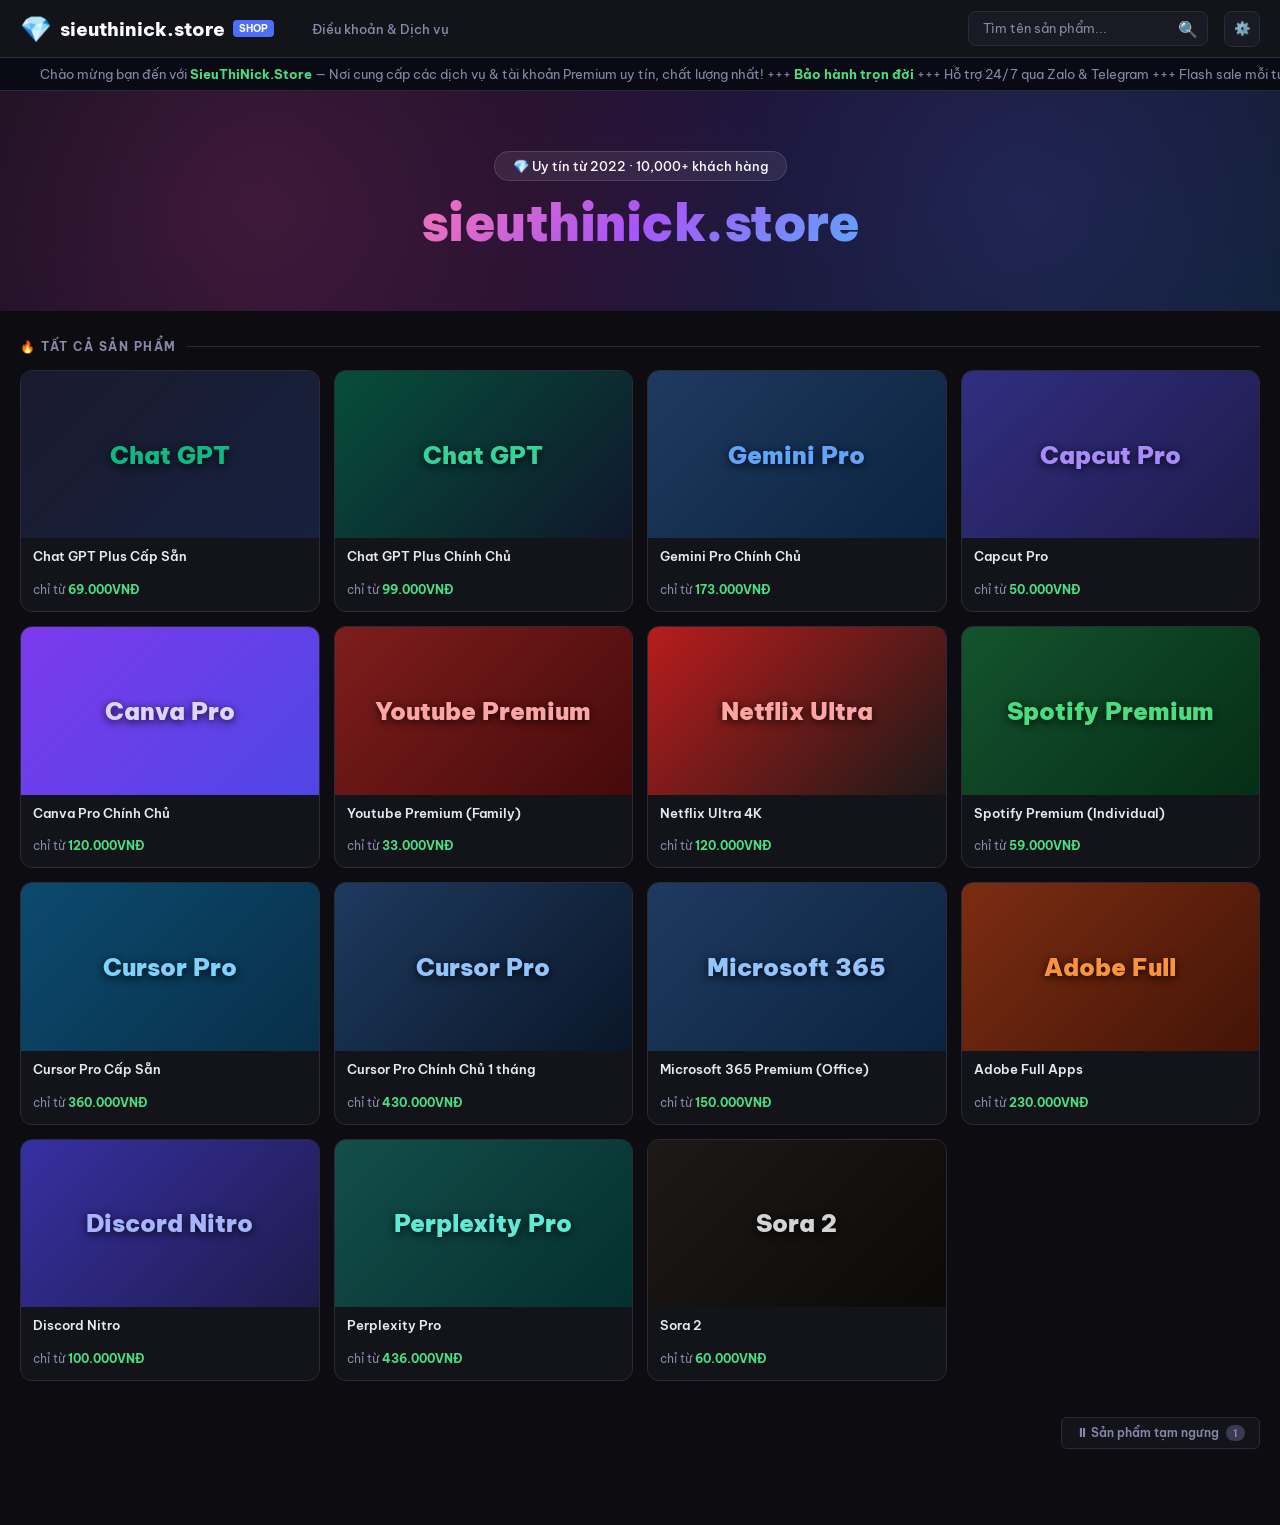
==== commit 92b43ad6: "Rename to sieuthinick.store, add terms page, remove 2FA nav" ====
--- a/index.html
+++ b/index.html
@@ -5,8 +5,8 @@
     <meta charset="UTF-8">
     <meta name="viewport" content="width=device-width, initial-scale=1.0">
     <meta name="description"
-        content="Shop bán tài khoản premium giá rẻ, uy tín. ChatGPT Plus, Capcut Pro, Canva, Netflix, Spotify và hơn 20 dịch vụ khác.">
-    <title>AccShop — Tài Khoản & Dịch Vụ Giá Rẻ</title>
+        content="SieuThiNick.Store — Shop bán tài khoản premium giá rẻ, uy tín. ChatGPT Plus, Capcut Pro, Canva, Netflix, Spotify và hơn 20 dịch vụ khác.">
+    <title>sieuthinick.store — Tài Khoản & Dịch Vụ Giá Rẻ</title>
     <link rel="stylesheet" href="index.css">
     <link rel="icon"
         href="data:image/svg+xml,<svg xmlns='http://www.w3.org/2000/svg' viewBox='0 0 100 100'><text y='.9em' font-size='90'>💎</text></svg>">
@@ -18,13 +18,12 @@
     <header class="header">
         <div class="header-logo" id="siteLogo" title="Double-click để vào admin">
             <span class="logo-gem">💎</span>
-            <span>AccShop</span>
+            <span>sieuthinick.store</span>
             <span class="logo-badge">Shop</span>
         </div>
 
         <nav class="header-nav">
-            <a href="#">Điều khoản & Dịch vụ</a>
-            <a href="#">🛡️ Giải mã 2FA</a>
+            <a href="#" onclick="showTerms(); return false;">Điều khoản & Dịch vụ</a>
         </nav>
 
         <div class="header-spacer"></div>
@@ -40,10 +39,12 @@
     <!-- TICKER -->
     <div class="ticker-wrap">
         <div class="ticker" id="ticker">
-            <span>Chào mừng bạn đến với <b>AccShop</b> — Nơi cung cấp các dịch vụ & tài khoản Premium uy tín, chất lượng
+            <span>Chào mừng bạn đến với <b>SieuThiNick.Store</b> — Nơi cung cấp các dịch vụ & tài khoản Premium uy tín,
+                chất lượng
                 nhất! +++ <b>Bảo hành trọn đời</b> +++ Hỗ trợ 24/7 qua Zalo & Telegram +++ Flash sale mỗi tuần, giảm đến
                 50% +++</span>
-            <span>Chào mừng bạn đến với <b>AccShop</b> — Nơi cung cấp các dịch vụ & tài khoản Premium uy tín, chất lượng
+            <span>Chào mừng bạn đến với <b>SieuThiNick.Store</b> — Nơi cung cấp các dịch vụ & tài khoản Premium uy tín,
+                chất lượng
                 nhất! +++ <b>Bảo hành trọn đời</b> +++ Hỗ trợ 24/7 qua Zalo & Telegram +++ Flash sale mỗi tuần, giảm đến
                 50% +++</span>
         </div>
@@ -53,7 +54,7 @@
     <div class="banner" id="banner">
         <div class="banner-content">
             <div class="banner-sub">💎 Uy tín từ 2022 · 10,000+ khách hàng</div>
-            <div class="banner-title" id="bannerTitle">TÀI KHOẢN & DỊCH VỤ GIÁ RẺ</div>
+            <div class="banner-title" id="bannerTitle">sieuthinick.store</div>
         </div>
     </div>
 
@@ -101,6 +102,60 @@
     <!-- TOAST -->
     <div class="toast-wrap" id="toastWrap"></div>
 
+    <!-- TERMS PAGE -->
+    <div id="termsPage"
+        style="display:none; position:fixed; inset:0; background:var(--bg); z-index:350; overflow-y:auto; padding-top:var(--header-h);">
+        <div class="terms-wrap">
+            <button class="terms-back" onclick="closeTerms()">← Quay lại trang chủ</button>
+            <div class="terms-box">
+                <h1 class="terms-h1">ĐIỀU KHOẢN & DỊCH VỤ<br><span>SIEUTHINICK SHOP</span></h1>
+
+                <h2 class="terms-h2">1. Giới thiệu</h2>
+                <p class="terms-p">Chào mừng Quý khách đến với <strong>SIEUTHINICK SHOP</strong>.<br>
+                    Khi sử dụng sản phẩm hoặc dịch vụ của chúng tôi, Quý khách mặc nhiên đồng ý với các điều khoản và
+                    điều kiện được quy định dưới đây.</p>
+
+                <h2 class="terms-h2">2. Chính sách bảo hành</h2>
+                <p class="terms-p"><strong>Thời gian bảo hành:</strong><br>
+                    Bảo hành Full thời gian sử dụng đối với các gói Premium (trừ trường hợp có ghi chú khác tại thời
+                    điểm mua).</p>
+                <p class="terms-p"><strong>Điều kiện được bảo hành:</strong></p>
+                <ul class="terms-list">
+                    <li>Tài khoản bị lỗi tính năng</li>
+                    <li>Mất trạng thái Premium</li>
+                    <li>Sai mật khẩu (áp dụng cho tài khoản dùng chung)</li>
+                </ul>
+                <p class="terms-p"><strong>Trường hợp từ chối bảo hành:</strong></p>
+                <ul class="terms-list warn">
+                    <li>Khách hàng tự ý thay đổi thông tin tài khoản (Email, Password, thông tin bảo mật)</li>
+                    <li>Sử dụng tài khoản vi phạm chính sách của nhà cung cấp dịch vụ</li>
+                    <li>Can thiệp trái phép làm ảnh hưởng đến tài khoản</li>
+                </ul>
+
+                <h2 class="terms-h2">3. Quy định sử dụng</h2>
+                <ul class="terms-list">
+                    <li>Không sử dụng tài khoản cho các mục đích vi phạm pháp luật Việt Nam.</li>
+                    <li>Không chia sẻ tài khoản cho nhiều người (ngoại trừ các gói Family hoặc Business).</li>
+                    <li>SIEUTHINICK SHOP có quyền tạm ngưng dịch vụ nếu phát hiện hành vi gian lận hoặc vi phạm điều
+                        khoản.</li>
+                </ul>
+
+                <h2 class="terms-h2">4. Chính sách hoàn tiền</h2>
+                <p class="terms-p">Hoàn tiền <strong>100%</strong> nếu chúng tôi không thể khắc phục lỗi tài khoản trong
+                    vòng 24 giờ kể từ thời điểm khách hàng báo lỗi hợp lệ.</p>
+
+                <h2 class="terms-h2">5. Liên hệ hỗ trợ</h2>
+                <p class="terms-p">Mọi thắc mắc hoặc yêu cầu hỗ trợ, vui lòng liên hệ:</p>
+                <ul class="terms-list">
+                    <li>Fanpage chính thức của SIEUTHINICK SHOP: <strong>sieuthinick.store</strong></li>
+                    <li>Hotline hỗ trợ khách hàng: <strong>0868192500</strong></li>
+                </ul>
+
+                <div class="terms-footer">Cập nhật lần cuối: 01/02/2026</div>
+            </div>
+        </div>
+    </div>
+
     <!-- File input (hidden) -->
     <input type="file" id="imgUpload" accept="image/*" style="display:none" onchange="handleImgUpload(this)">
 
--- a/index.css
+++ b/index.css
@@ -1258,4 +1258,122 @@
     .dur-row {
         grid-template-columns: 1fr 1fr auto;
     }
+}
+
+/* ─── TERMS PAGE ─── */
+.terms-wrap {
+    max-width: 760px;
+    margin: 0 auto;
+    padding: 36px 24px 80px;
+}
+
+.terms-back {
+    display: inline-flex;
+    align-items: center;
+    gap: 8px;
+    background: var(--bg2);
+    border: 1px solid var(--border);
+    border-radius: 8px;
+    color: var(--text2);
+    padding: 10px 18px;
+    font-size: 0.85rem;
+    font-weight: 600;
+    font-family: inherit;
+    margin-bottom: 32px;
+    transition: 0.15s;
+}
+
+.terms-back:hover {
+    border-color: var(--accent2);
+    color: var(--text);
+}
+
+.terms-box {
+    background: var(--bg2);
+    border: 1px solid var(--border);
+    border-radius: 14px;
+    padding: 36px 40px;
+}
+
+.terms-h1 {
+    font-size: 1.6rem;
+    font-weight: 900;
+    text-align: center;
+    margin-bottom: 32px;
+    line-height: 1.3;
+    color: var(--text);
+}
+
+.terms-h1 span {
+    display: block;
+    font-size: 1rem;
+    font-weight: 600;
+    color: var(--accent2);
+    margin-top: 6px;
+}
+
+.terms-h2 {
+    font-size: 0.95rem;
+    font-weight: 700;
+    color: var(--price);
+    margin: 24px 0 10px;
+    padding-bottom: 8px;
+    border-bottom: 1px solid var(--border);
+}
+
+.terms-p {
+    font-size: 0.85rem;
+    color: #b0b0c8;
+    line-height: 1.7;
+    margin-bottom: 10px;
+}
+
+.terms-list {
+    list-style: none;
+    display: flex;
+    flex-direction: column;
+    gap: 8px;
+    margin-bottom: 12px;
+}
+
+.terms-list li {
+    font-size: 0.84rem;
+    color: #b0b0c8;
+    line-height: 1.6;
+    padding-left: 18px;
+    position: relative;
+}
+
+.terms-list li::before {
+    content: '✓';
+    position: absolute;
+    left: 0;
+    color: var(--price);
+    font-weight: 700;
+    font-size: 0.75rem;
+}
+
+.terms-list.warn li::before {
+    content: '✕';
+    color: var(--red);
+}
+
+.terms-footer {
+    margin-top: 32px;
+    padding-top: 16px;
+    border-top: 1px solid var(--border);
+    font-size: 0.77rem;
+    color: var(--text2);
+    text-align: center;
+    font-style: italic;
+}
+
+@media (max-width: 600px) {
+    .terms-box {
+        padding: 24px 18px;
+    }
+
+    .terms-h1 {
+        font-size: 1.2rem;
+    }
 }
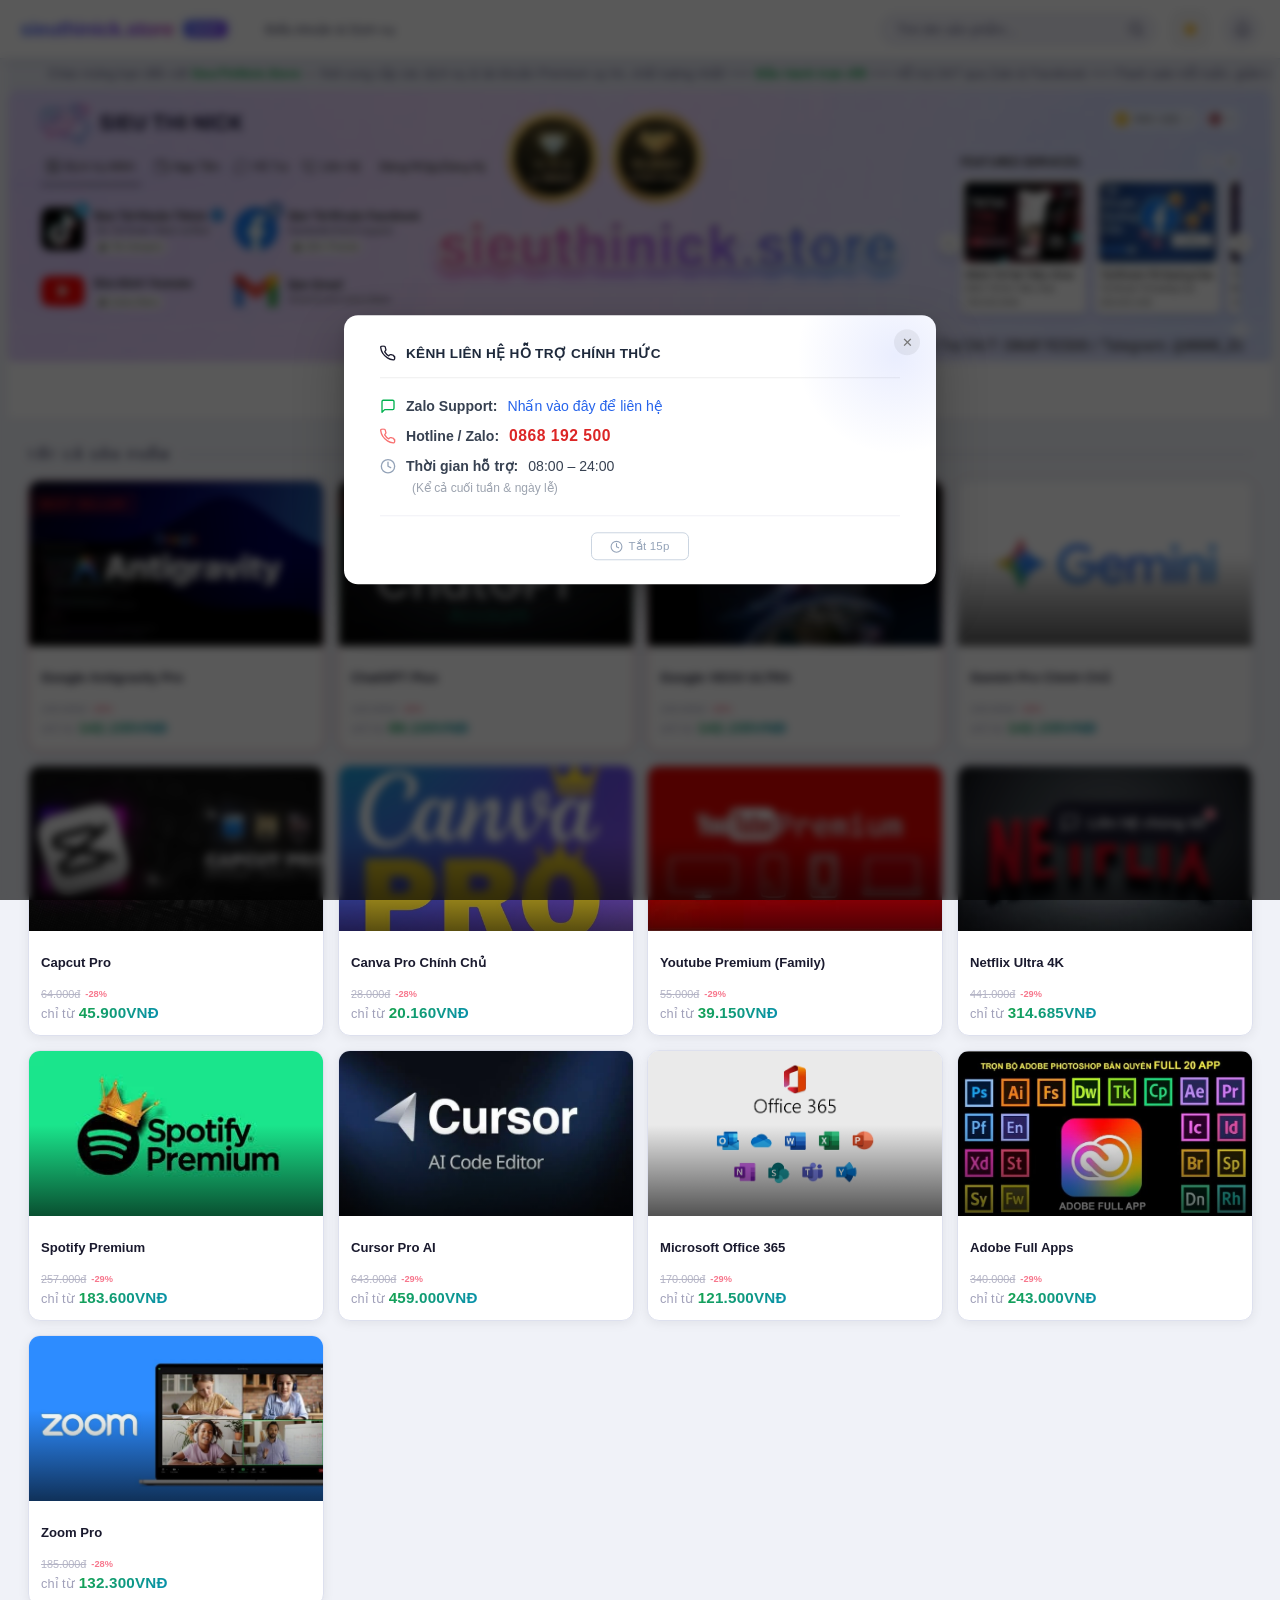
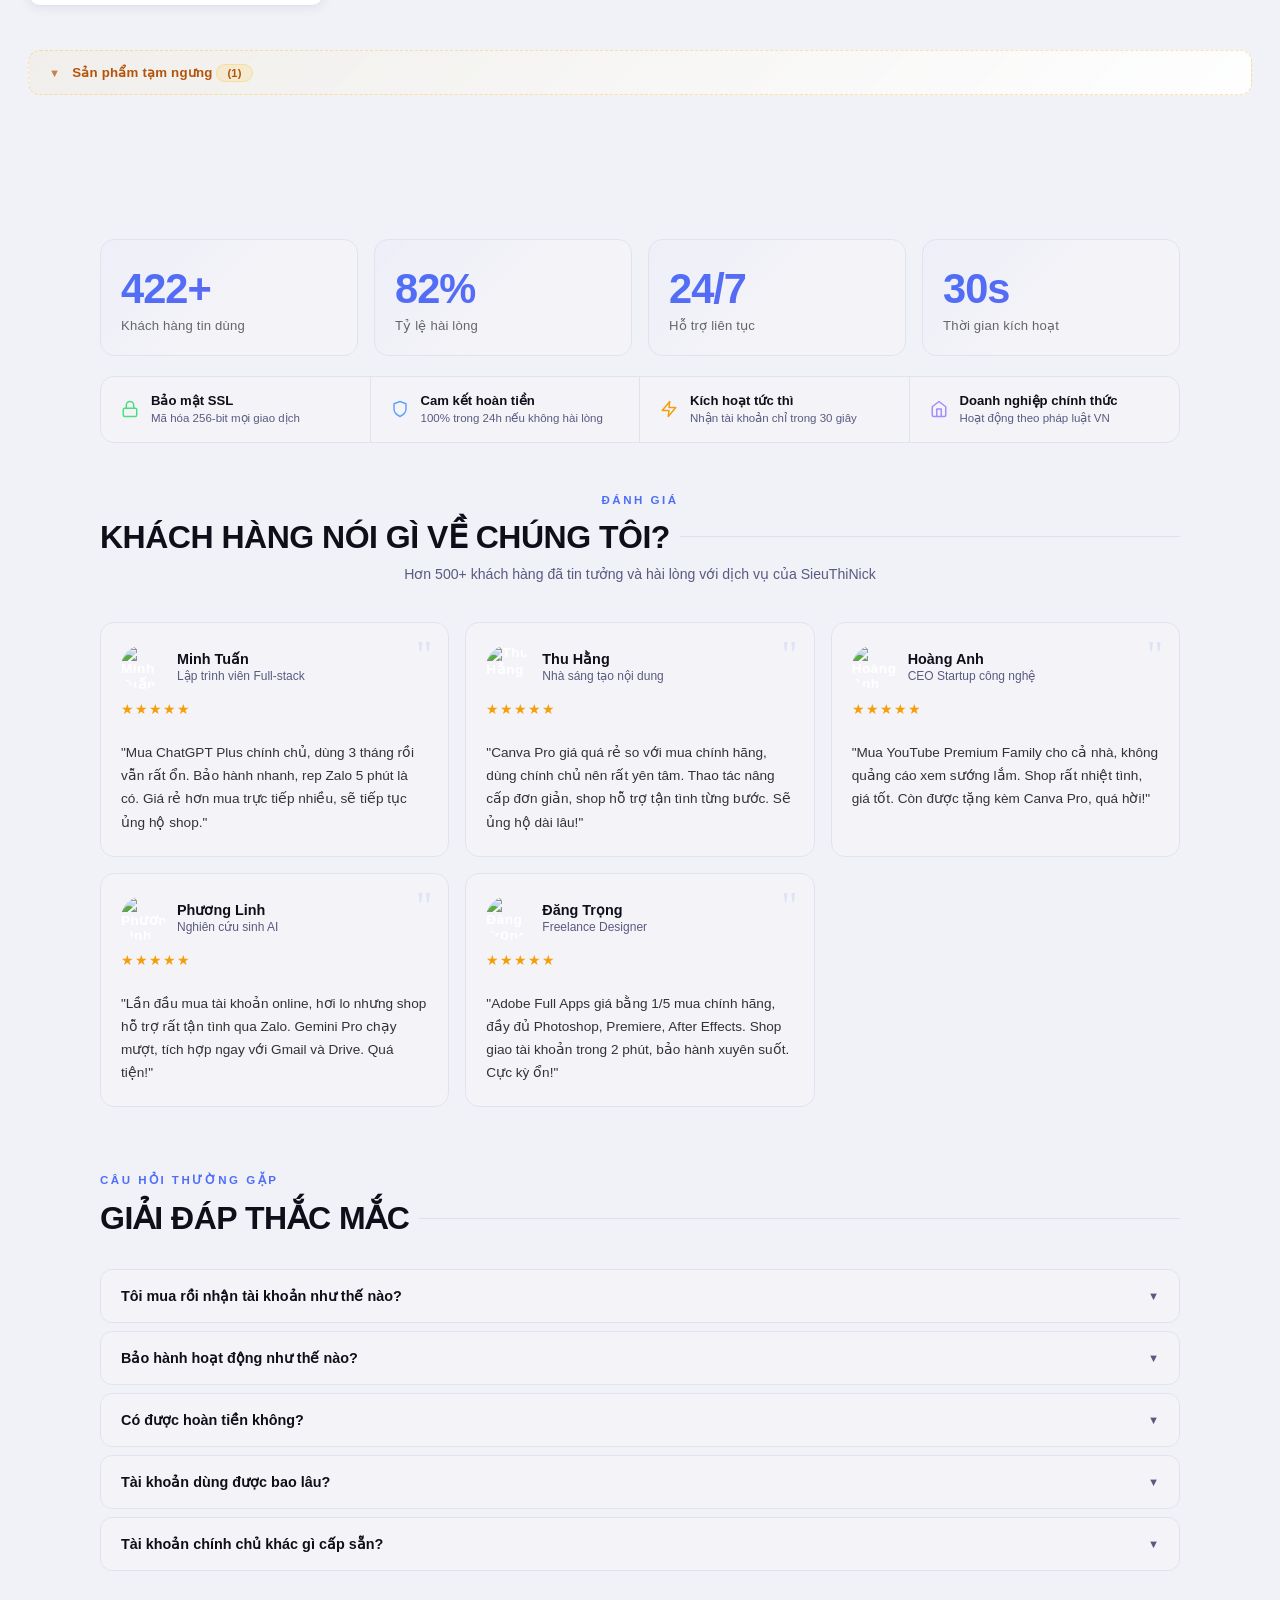
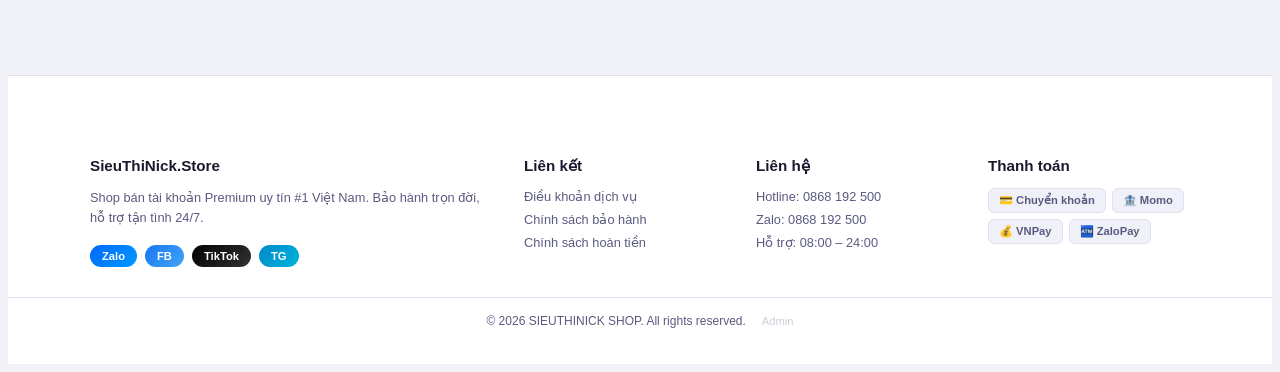
==== commit e3643992: "upload source code" ====
--- a/index.html
+++ b/index.html
@@ -1,4 +1,4 @@
-<!DOCTYPE html>
+﻿<!DOCTYPE html>
 <html lang="vi">
 
 <head>
@@ -12,15 +12,73 @@
         href="data:image/svg+xml,<svg xmlns='http://www.w3.org/2000/svg' viewBox='0 0 100 100'><text y='.9em' font-size='90'>💎</text></svg>">
 </head>
 
-<body>
+<body class="light-mode">
+
+    <!-- WELCOME MODAL -->
+    <div class="wp-backdrop" id="wpBackdrop" onclick="closeWelcome()"></div>
+    <div class="welcome-popup" id="welcomePopup">
+        <div class="wp-glow"></div>
+        <button class="wp-close" onclick="closeWelcome()" aria-label="Đóng">✕</button>
+
+        <div class="wp-header">
+            <svg class="wp-header-icon" width="16" height="16" viewBox="0 0 24 24" fill="none" stroke="currentColor"
+                stroke-width="2" stroke-linecap="round" stroke-linejoin="round">
+                <path
+                    d="M22 16.92v3a2 2 0 0 1-2.18 2 19.79 19.79 0 0 1-8.63-3.07A19.5 19.5 0 0 1 4.15 12 19.79 19.79 0 0 1 1.07 3.47 2 2 0 0 1 3 1.24h3a2 2 0 0 1 2 1.72c.127.96.361 1.903.7 2.81a2 2 0 0 1-.45 2.11L7.09 9.91a16 16 0 0 0 6 6l1.27-1.27a2 2 0 0 1 2.11-.45c.907.339 1.85.573 2.81.7A2 2 0 0 1 21 17z" />
+            </svg>
+            <span class="wp-header-text">KÊNH LIÊN HỆ HỖ TRỢ CHÍNH THỨC</span>
+        </div>
+
+        <div class="wp-rows">
+            <div class="wp-row">
+                <svg class="wp-row-icon" width="16" height="16" viewBox="0 0 24 24" fill="none" stroke="#00b14f"
+                    stroke-width="2" stroke-linecap="round" stroke-linejoin="round">
+                    <path d="M21 15a2 2 0 0 1-2 2H7l-4 4V5a2 2 0 0 1 2-2h14a2 2 0 0 1 2 2z" />
+                </svg>
+                <span class="wp-row-label">Zalo Support:</span>
+                <a class="wp-row-link" href="https://zalo.me/0868192500" target="_blank">Nhấn vào đây để liên hệ</a>
+            </div>
+            <div class="wp-row">
+                <svg class="wp-row-icon" width="16" height="16" viewBox="0 0 24 24" fill="none" stroke="#f87171"
+                    stroke-width="2" stroke-linecap="round" stroke-linejoin="round">
+                    <path
+                        d="M22 16.92v3a2 2 0 0 1-2.18 2 19.79 19.79 0 0 1-8.63-3.07A19.5 19.5 0 0 1 4.15 12 19.79 19.79 0 0 1 1.07 3.47 2 2 0 0 1 3 1.24h3a2 2 0 0 1 2 1.72c.127.96.361 1.903.7 2.81a2 2 0 0 1-.45 2.11L7.09 9.91a16 16 0 0 0 6 6l1.27-1.27a2 2 0 0 1 2.11-.45c.907.339 1.85.573 2.81.7A2 2 0 0 1 21 17z" />
+                </svg>
+                <span class="wp-row-label">Hotline / Zalo:</span>
+                <a class="wp-row-highlight" href="tel:0868192500">0868 192 500</a>
+            </div>
+            <div class="wp-row">
+                <svg class="wp-row-icon" width="16" height="16" viewBox="0 0 24 24" fill="none" stroke="#94a3b8"
+                    stroke-width="2" stroke-linecap="round" stroke-linejoin="round">
+                    <circle cx="12" cy="12" r="10" />
+                    <polyline points="12 6 12 12 16 14" />
+                </svg>
+                <span class="wp-row-label">Thời gian hỗ trợ:</span>
+                <span class="wp-row-text">08:00 – 24:00</span>
+            </div>
+            <div class="wp-row-sub">(Kể cả cuối tuần &amp; ngày lễ)</div>
+        </div>
+
+        <div class="wp-footer">
+            <button class="wp-dismiss-btn" onclick="dismissWelcome15()"><svg width="13" height="13" viewBox="0 0 24 24"
+                    fill="none" stroke="currentColor" stroke-width="2" stroke-linecap="round" stroke-linejoin="round"
+                    style="margin-right:5px;vertical-align:middle">
+                    <circle cx="12" cy="12" r="10" />
+                    <polyline points="12 6 12 12 16 14" />
+                </svg>Tắt 15p</button>
+        </div>
+
+
+        <div class="wp-progress" id="wpProgress"></div>
+    </div>
 
     <!-- HEADER -->
     <header class="header">
         <div class="header-logo" id="siteLogo" title="Double-click để vào admin">
-            <span class="logo-gem">💎</span>
-            <span>sieuthinick.store</span>
+            <span class="logo-name">sieuthinick.store</span>
             <span class="logo-badge">Shop</span>
         </div>
+
 
         <nav class="header-nav">
             <a href="#" onclick="showTerms(); return false;">Điều khoản & Dịch vụ</a>
@@ -30,10 +88,46 @@
 
         <div class="header-search">
             <input type="text" id="searchInput" placeholder="Tìm tên sản phẩm..." oninput="filterProducts(this.value)">
-            <button class="search-btn">🔍</button>
-        </div>
-
-        <button class="header-btn" title="Cài đặt">⚙️</button>
+            <button class="search-btn" aria-label="Tìm kiếm">
+                <svg width="16" height="16" viewBox="0 0 24 24" fill="none" stroke="currentColor" stroke-width="2.2"
+                    stroke-linecap="round" stroke-linejoin="round">
+                    <circle cx="11" cy="11" r="8" />
+                    <path d="m21 21-4.35-4.35" />
+                </svg>
+            </button>
+        </div>
+
+        <button class="header-btn theme-btn" id="themeBtn" onclick="toggleTheme()" title="Chuyển theme"
+            aria-label="Chuyển theme">
+            <!-- Moon (dark mode active) -->
+            <svg class="icon-moon" width="15" height="15" viewBox="0 0 24 24" fill="currentColor"
+                xmlns="http://www.w3.org/2000/svg">
+                <path
+                    d="M12 3a9 9 0 1 0 9 9c0-.46-.04-.92-.1-1.36a5.389 5.389 0 0 1-4.4 2.26 5.403 5.403 0 0 1-3.14-9.8c-.44-.06-.9-.1-1.36-.1z" />
+            </svg>
+            <!-- Sun (light mode active) -->
+            <svg class="icon-sun" width="15" height="15" viewBox="0 0 24 24" fill="currentColor"
+                xmlns="http://www.w3.org/2000/svg">
+                <circle cx="12" cy="12" r="4" />
+                <path
+                    d="M12 2v2M12 20v2M4.93 4.93l1.41 1.41M17.66 17.66l1.41 1.41M2 12h2M20 12h2M4.93 19.07l1.41-1.41M17.66 6.34l1.41-1.41"
+                    stroke="currentColor" stroke-width="2" stroke-linecap="round" fill="none" />
+            </svg>
+        </button>
+
+
+        <!-- Popup toggle button -->
+        <button class="header-btn popup-toggle-btn" id="popupToggleBtn" onclick="toggleWelcomePopup()"
+            title="Bật/tắt bảng thông tin">
+            <svg width="17" height="17" viewBox="0 0 24 24" fill="none" stroke="currentColor" stroke-width="2"
+                stroke-linecap="round" stroke-linejoin="round">
+                <path d="M18 8A6 6 0 0 0 6 8c0 7-3 9-3 9h18s-3-2-3-9" />
+                <path d="M13.73 21a2 2 0 0 1-3.46 0" />
+            </svg>
+            <span class="popup-toggle-dot" id="popupToggleDot"></span>
+        </button>
+
+    </header>
     </header>
 
     <!-- TICKER -->
@@ -41,20 +135,34 @@
         <div class="ticker" id="ticker">
             <span>Chào mừng bạn đến với <b>SieuThiNick.Store</b> — Nơi cung cấp các dịch vụ & tài khoản Premium uy tín,
                 chất lượng
-                nhất! +++ <b>Bảo hành trọn đời</b> +++ Hỗ trợ 24/7 qua Zalo & Telegram +++ Flash sale mỗi tuần, giảm đến
+                nhất! +++ <b>Bảo hành trọn đời</b> +++ Hỗ trợ 24/7 qua Zalo & Facebook +++ Flash sale mỗi tuần, giảm đến
                 50% +++</span>
             <span>Chào mừng bạn đến với <b>SieuThiNick.Store</b> — Nơi cung cấp các dịch vụ & tài khoản Premium uy tín,
                 chất lượng
-                nhất! +++ <b>Bảo hành trọn đời</b> +++ Hỗ trợ 24/7 qua Zalo & Telegram +++ Flash sale mỗi tuần, giảm đến
+                nhất! +++ <b>Bảo hành trọn đời</b> +++ Hỗ trợ 24/7 qua Zalo & Facebook +++ Flash sale mỗi tuần, giảm đến
                 50% +++</span>
         </div>
     </div>
 
     <!-- BANNER -->
     <div class="banner" id="banner">
-        <div class="banner-content">
-            <div class="banner-sub">💎 Uy tín từ 2022 · 10,000+ khách hàng</div>
-            <div class="banner-title" id="bannerTitle">sieuthinick.store</div>
+        <img class="banner-img" src="./images/banner.jpg" alt="sieuthinick.store banner">
+    </div>
+
+    <!-- FLASH SALE BANNER -->
+    <div class="flash-sale-bar" id="flashSaleBar">
+        <div class="flash-sale-inner">
+
+
+            <span class="flash-sale-label">FLASH SALE</span>
+            <div class="flash-sale-timer" id="flashSaleTimer">
+                <div class="timer-box"><span id="fsHours">00</span><small>Giờ</small></div>
+                <span class="timer-sep">:</span>
+                <div class="timer-box"><span id="fsMinutes">00</span><small>Phút</small></div>
+                <span class="timer-sep">:</span>
+                <div class="timer-box"><span id="fsSeconds">00</span><small>Giây</small></div>
+            </div>
+            <span class="flash-sale-text">Giảm đến <b>50%</b> — Số lượng có hạn!</span>
         </div>
     </div>
 
@@ -99,8 +207,75 @@
         </div>
     </div>
 
+    <!-- CONTACT POPUP -->
+    <div class="contact-popup-overlay" id="contactPopupOverlay" onclick="closeContactPopup()">
+        <div class="contact-popup" onclick="event.stopPropagation()">
+            <div class="contact-popup-header">
+                <span>Liên hệ mua hàng</span>
+                <button class="contact-popup-close" onclick="closeContactPopup()">✕</button>
+            </div>
+            <p class="contact-popup-note">Nhắn tin cho shop để được tư vấn và mua hàng</p>
+            <div class="contact-popup-btns">
+                <a class="contact-popup-btn zalo" href="https://zalo.me/0868192500" target="_blank" rel="noopener">
+                    <img src="https://upload.wikimedia.org/wikipedia/commons/9/91/Icon_of_Zalo.svg" width="22"
+                        height="22" alt="Zalo" style="border-radius:4px;">
+                    Zalo
+                </a>
+                <span class="contact-popup-btn facebook disabled" title="Tạm ngưng — liên hệ qua Zalo">
+                    <svg width="22" height="22" viewBox="0 0 24 24" fill="white">
+                        <path
+                            d="M24 12.07C24 5.41 18.63 0 12 0S0 5.41 0 12.07C0 18.1 4.39 23.1 10.13 24v-8.44H7.08v-3.49h3.04V9.41c0-3.02 1.8-4.7 4.54-4.7 1.31 0 2.68.24 2.68.24v2.97h-1.51c-1.49 0-1.95.93-1.95 1.88v2.27h3.32l-.53 3.49h-2.79V24C19.61 23.1 24 18.1 24 12.07z" />
+                    </svg>
+                    Facebook
+                </span>
+
+            </div>
+
+        </div>
+    </div>
+
     <!-- TOAST -->
     <div class="toast-wrap" id="toastWrap"></div>
+
+    <!-- FAB SPEED DIAL -->
+    <div class="fab-wrap" id="fabWrap">
+        <!-- Popup card -->
+        <div class="fab-popup" id="fabPopup">
+            <div class="fab-popup-item fab-popup-item--disabled">
+                <div class="fab-popup-icon fab-fb-icon fab-icon--disabled">
+                    <svg width="20" height="20" viewBox="0 0 24 24" fill="white">
+                        <path
+                            d="M24 12.07C24 5.41 18.63 0 12 0S0 5.41 0 12.07C0 18.1 4.39 23.1 10.13 24v-8.44H7.08v-3.49h3.04V9.41c0-3.02 1.8-4.7 4.54-4.7 1.31 0 2.68.24 2.68.24v2.97h-1.51c-1.49 0-1.95.93-1.95 1.88v2.27h3.32l-.53 3.49h-2.79V24C19.61 23.1 24 18.1 24 12.07z" />
+                    </svg>
+                </div>
+                <div class="fab-popup-text">
+                    <span class="fab-popup-name">Fanpage Facebook</span>
+                    <span class="fab-popup-sub fab-sub--disabled">Tạm ngưng — liên hệ Zalo</span>
+                </div>
+            </div>
+            <a class="fab-popup-item" href="https://zalo.me/0868192500" target="_blank" rel="noopener">
+                <div class="fab-popup-icon fab-zalo-icon" style="background:transparent;padding:0;overflow:hidden;">
+                    <img src="https://upload.wikimedia.org/wikipedia/commons/9/91/Icon_of_Zalo.svg" width="44"
+                        height="44" alt="Zalo"
+                        style="display:block;width:44px;height:44px;object-fit:cover;border-radius:50%;">
+                </div>
+                <div class="fab-popup-text">
+                    <span class="fab-popup-name">Zalo Hỗ Trợ</span>
+                    <span class="fab-popup-sub">Hỗ trợ live chat 24/7</span>
+                </div>
+            </a>
+        </div>
+        <!-- Main trigger button -->
+        <button class="float-contact-btn" id="fabMainBtn" onclick="toggleFab()">
+            <span class="float-contact-icon">
+                <svg width="20" height="20" viewBox="0 0 24 24" fill="none" stroke="currentColor" stroke-width="2"
+                    stroke-linecap="round" stroke-linejoin="round">
+                    <path d="M21 15a2 2 0 0 1-2 2H7l-4 4V5a2 2 0 0 1 2-2h14a2 2 0 0 1 2 2z" />
+                </svg>
+            </span>
+            <span class="float-contact-label">Liên hệ chúng tôi</span>
+        </button>
+    </div>
 
     <!-- TERMS PAGE -->
     <div id="termsPage"
@@ -159,6 +334,255 @@
     <!-- File input (hidden) -->
     <input type="file" id="imgUpload" accept="image/*" style="display:none" onchange="handleImgUpload(this)">
 
+    <!-- WHY CHOOSE US -->
+    <section class="trust-section">
+        <div class="trust-inner">
+            <div class="trust-item">
+                <div class="trust-num" data-count="500" data-suffix="+">500+</div>
+                <div class="trust-label">Khách hàng tin dùng</div>
+            </div>
+            <div class="trust-item">
+                <div class="trust-num" data-count="98" data-suffix="%">98%</div>
+                <div class="trust-label">Tỷ lệ hài lòng</div>
+            </div>
+            <div class="trust-item">
+                <div class="trust-num" data-text="24/7">24/7</div>
+                <div class="trust-label">Hỗ trợ liên tục</div>
+            </div>
+            <div class="trust-item">
+                <div class="trust-num" data-text="30s">30s</div>
+                <div class="trust-label">Thời gian kích hoạt</div>
+            </div>
+        </div>
+        <div class="trust-badges-row">
+            <div class="trust-badge-item">
+                <svg width="18" height="18" viewBox="0 0 24 24" fill="none" stroke="#4ade80" stroke-width="2"
+                    stroke-linecap="round" stroke-linejoin="round">
+                    <rect x="3" y="11" width="18" height="11" rx="2" />
+                    <path d="M7 11V7a5 5 0 0 1 10 0v4" />
+                </svg>
+                <div class="trust-badge-text">
+                    <span class="trust-badge-title">Bảo mật SSL</span>
+                    <span class="trust-badge-sub">Mã hóa 256-bit mọi giao dịch</span>
+                </div>
+            </div>
+            <div class="trust-badge-item">
+                <svg width="18" height="18" viewBox="0 0 24 24" fill="none" stroke="#60a5fa" stroke-width="2"
+                    stroke-linecap="round" stroke-linejoin="round">
+                    <path d="M12 22s8-4 8-10V5l-8-3-8 3v7c0 6 8 10 8 10z" />
+                </svg>
+                <div class="trust-badge-text">
+                    <span class="trust-badge-title">Cam kết hoàn tiền</span>
+                    <span class="trust-badge-sub">100% trong 24h nếu không hài lòng</span>
+                </div>
+            </div>
+            <div class="trust-badge-item">
+                <svg width="18" height="18" viewBox="0 0 24 24" fill="none" stroke="#f59e0b" stroke-width="2"
+                    stroke-linecap="round" stroke-linejoin="round">
+                    <polygon points="13 2 3 14 12 14 11 22 21 10 12 10 13 2" />
+                </svg>
+                <div class="trust-badge-text">
+                    <span class="trust-badge-title">Kích hoạt tức thì</span>
+                    <span class="trust-badge-sub">Nhận tài khoản chỉ trong 30 giây</span>
+                </div>
+            </div>
+            <div class="trust-badge-item">
+                <svg width="18" height="18" viewBox="0 0 24 24" fill="none" stroke="#a78bfa" stroke-width="2"
+                    stroke-linecap="round" stroke-linejoin="round">
+                    <path d="M3 9l9-7 9 7v11a2 2 0 0 1-2 2H5a2 2 0 0 1-2-2z" />
+                    <polyline points="9 22 9 12 15 12 15 22" />
+                </svg>
+                <div class="trust-badge-text">
+                    <span class="trust-badge-title">Doanh nghiệp chính thức</span>
+                    <span class="trust-badge-sub">Hoạt động theo pháp luật VN</span>
+                </div>
+            </div>
+        </div>
+    </section>
+
+    <!-- CUSTOMER REVIEWS -->
+    <section class="reviews-section">
+        <div class="reviews-inner">
+            <div class="reviews-header">
+                <span class="reviews-eyebrow">ĐÁNH GIÁ</span>
+                <h2 class="reviews-title">Khách hàng nói gì về chúng tôi?</h2>
+                <p class="reviews-subtitle">Hơn 500+ khách hàng đã tin tưởng và hài lòng với dịch vụ của SieuThiNick</p>
+            </div>
+            <div class="reviews-grid">
+                <div class="review-card">
+                    <div class="review-top">
+                        <img class="review-avatar"
+                            src="https://shop.nemarkdigital.com/assets/images/avatars/nguyen_van_an.png"
+                            alt="Minh Tuấn">
+                        <div class="review-meta">
+                            <span class="review-name">Minh Tuấn</span>
+                            <span class="review-job">Lập trình viên Full-stack</span>
+                        </div>
+                    </div>
+                    <div class="review-stars">★★★★★</div>
+                    <p class="review-text">"Mua ChatGPT Plus chính chủ, dùng 3 tháng rồi vẫn rất ổn. Bảo hành nhanh, rep
+                        Zalo 5 phút là có. Giá rẻ hơn mua trực tiếp nhiều, sẽ tiếp tục ủng hộ shop."</p>
+                </div>
+                <div class="review-card">
+                    <div class="review-top">
+                        <img class="review-avatar"
+                            src="https://shop.nemarkdigital.com/assets/images/avatars/tran_thi_minh.png" alt="Thu Hằng">
+                        <div class="review-meta">
+                            <span class="review-name">Thu Hằng</span>
+                            <span class="review-job">Nhà sáng tạo nội dung</span>
+                        </div>
+                    </div>
+                    <div class="review-stars">★★★★★</div>
+                    <p class="review-text">"Canva Pro giá quá rẻ so với mua chính hãng, dùng chính chủ nên rất yên tâm.
+                        Thao tác nâng cấp đơn giản, shop hỗ trợ tận tình từng bước. Sẽ ủng hộ dài lâu!"</p>
+                </div>
+                <div class="review-card">
+                    <div class="review-top">
+                        <img class="review-avatar"
+                            src="https://shop.nemarkdigital.com/assets/images/avatars/le_hoang_phuc.png"
+                            alt="Hoàng Anh">
+                        <div class="review-meta">
+                            <span class="review-name">Hoàng Anh</span>
+                            <span class="review-job">CEO Startup công nghệ</span>
+                        </div>
+                    </div>
+                    <div class="review-stars">★★★★★</div>
+                    <p class="review-text">"Mua YouTube Premium Family cho cả nhà, không quảng cáo xem sướng lắm. Shop
+                        rất nhiệt tình, giá tốt. Còn được tặng kèm Canva Pro, quá hời!"</p>
+                </div>
+                <div class="review-card">
+                    <div class="review-top">
+                        <img class="review-avatar"
+                            src="https://shop.nemarkdigital.com/assets/images/avatars/pham_quynh_anh.png"
+                            alt="Phương Linh">
+                        <div class="review-meta">
+                            <span class="review-name">Phương Linh</span>
+                            <span class="review-job">Nghiên cứu sinh AI</span>
+                        </div>
+                    </div>
+                    <div class="review-stars">★★★★★</div>
+                    <p class="review-text">"Lần đầu mua tài khoản online, hơi lo nhưng shop hỗ trợ rất tận tình qua
+                        Zalo. Gemini Pro chạy mượt, tích hợp ngay với Gmail và Drive. Quá tiện!"</p>
+                </div>
+
+
+                <div class="review-card">
+                    <div class="review-top">
+                        <img class="review-avatar"
+                            src="https://shop.nemarkdigital.com/assets/images/avatars/dang_minh_tuan.png"
+                            alt="Đăng Trọng">
+                        <div class="review-meta">
+                            <span class="review-name">Đăng Trọng</span>
+                            <span class="review-job">Freelance Designer</span>
+                        </div>
+                    </div>
+                    <div class="review-stars">★★★★★</div>
+                    <p class="review-text">"Adobe Full Apps giá bằng 1/5 mua chính hãng, đầy đủ Photoshop, Premiere,
+                        After Effects. Shop giao tài khoản trong 2 phút, bảo hành xuyên suốt. Cực kỳ ổn!"</p>
+                </div>
+            </div>
+        </div>
+    </section>
+
+
+
+    <!-- FAQ -->
+    <section class="faq-section">
+        <div class="faq-inner">
+            <div class="faq-header">
+                <span class="reviews-eyebrow">CÂU HỎI THƯỜNG GẶP</span>
+
+                <h2 class="faq-title">Giải đáp thắc mắc</h2>
+            </div>
+            <div class="faq-list">
+                <div class="faq-item" onclick="toggleFaq(this)">
+                    <div class="faq-q"><span>Tôi mua rồi nhận tài khoản như thế nào?</span><span
+                            class="faq-arrow">▼</span></div>
+                    <div class="faq-a">Sau khi thanh toán, bạn sẽ nhận được thông tin tài khoản qua Zalo trong vòng 5–15
+                        phút. Với gói nâng cấp chính chủ, shop sẽ hướng dẫn từng bước chi tiết.</div>
+                </div>
+                <div class="faq-item" onclick="toggleFaq(this)">
+                    <div class="faq-q"><span>Bảo hành hoạt động như thế nào?</span><span class="faq-arrow">▼</span>
+                    </div>
+                    <div class="faq-a">Tất cả sản phẩm đều được bảo hành trọn thời gian sử dụng. Nếu tài khoản gặp lỗi,
+                        bạn chỉ cần nhắn Zalo cho shop để được đổi mới hoặc khắc phục miễn phí.</div>
+                </div>
+                <div class="faq-item" onclick="toggleFaq(this)">
+                    <div class="faq-q"><span>Có được hoàn tiền không?</span><span class="faq-arrow">▼</span></div>
+                    <div class="faq-a">Hoàn tiền 100% nếu shop không thể khắc phục lỗi tài khoản trong vòng 24 giờ kể từ
+                        khi bạn báo lỗi hợp lệ. Xem thêm tại mục Điều khoản & Dịch vụ.</div>
+                </div>
+                <div class="faq-item" onclick="toggleFaq(this)">
+                    <div class="faq-q"><span>Tài khoản dùng được bao lâu?</span><span class="faq-arrow">▼</span></div>
+                    <div class="faq-a">Tuỳ theo gói bạn chọn (1 tháng, 3 tháng, 6 tháng, 12 tháng…). Hết hạn bạn có thể
+                        gia hạn lại với giá ưu đãi cho khách cũ.</div>
+                </div>
+                <div class="faq-item" onclick="toggleFaq(this)">
+                    <div class="faq-q"><span>Tài khoản chính chủ khác gì cấp sẵn?</span><span class="faq-arrow">▼</span>
+                    </div>
+                    <div class="faq-a">Tài khoản chính chủ được nâng cấp trực tiếp trên email của bạn — bạn toàn quyền
+                        sử dụng, không chia sẻ. Cấp sẵn là tài khoản shop tạo sẵn, bạn đăng nhập để dùng.</div>
+                </div>
+            </div>
+        </div>
+    </section>
+
+    <!-- FOOTER -->
+    <footer class="site-footer">
+        <div class="footer-main">
+            <div class="footer-col">
+                <h4 class="footer-heading">SieuThiNick.Store</h4>
+                <p class="footer-desc">Shop bán tài khoản Premium uy tín #1 Việt Nam. Bảo hành trọn đời, hỗ trợ tận tình
+                    24/7.</p>
+                <div class="footer-social">
+                    <a href="https://zalo.me/0868192500" target="_blank" title="Zalo"
+                        class="social-link social-zalo">Zalo</a>
+                    <span class="social-link social-fb disabled" title="Sắp ra mắt">FB</span>
+                    <span class="social-link social-tt disabled" title="Sắp ra mắt">TikTok</span>
+                    <span class="social-link social-tg disabled" title="Sắp ra mắt">TG</span>
+                </div>
+            </div>
+            <div class="footer-col">
+                <h4 class="footer-heading">Liên kết</h4>
+                <ul class="footer-links">
+                    <li><a href="#" onclick="showTerms(); return false;">Điều khoản dịch vụ</a></li>
+                    <li><a href="#" onclick="showTerms(); return false;">Chính sách bảo hành</a></li>
+                    <li><a href="#" onclick="showTerms(); return false;">Chính sách hoàn tiền</a></li>
+                </ul>
+            </div>
+            <div class="footer-col">
+                <h4 class="footer-heading">Liên hệ</h4>
+                <ul class="footer-links">
+                    <li>Hotline: <a href="tel:0868192500">0868 192 500</a></li>
+                    <li>Zalo: <a href="https://zalo.me/0868192500" target="_blank">0868 192 500</a></li>
+                    <li>Hỗ trợ: 08:00 – 24:00</li>
+                </ul>
+            </div>
+            <div class="footer-col">
+                <h4 class="footer-heading">Thanh toán</h4>
+                <div class="footer-payment">
+                    <span class="pay-badge">💳 Chuyển khoản</span>
+                    <span class="pay-badge">🏦 Momo</span>
+                    <span class="pay-badge">💰 VNPay</span>
+                    <span class="pay-badge">🏧 ZaloPay</span>
+                </div>
+            </div>
+        </div>
+        <div class="footer-bottom">
+            <span>© 2026 SIEUTHINICK SHOP. All rights reserved.</span>
+            <a href="#" id="footerAdminLink" ondblclick="activateAdmin()" style="opacity:0.3;font-size:0.7rem">Admin</a>
+        </div>
+    </footer>
+
+    <!-- BACK TO TOP -->
+    <button class="back-to-top" id="backToTop" onclick="window.scrollTo({top:0,behavior:'smooth'})"
+        aria-label="Lên đầu trang">
+        <svg width="18" height="18" viewBox="0 0 24 24" fill="none" stroke="currentColor" stroke-width="2.5"
+            stroke-linecap="round" stroke-linejoin="round">
+            <path d="m18 15-6-6-6 6" />
+        </svg>
+    </button>
+
     <script src="script.js"></script>
 </body>
 
--- a/index.css
+++ b/index.css
@@ -1,4 +1,4 @@
-@import url('https://fonts.googleapis.com/css2?family=Be+Vietnam+Pro:wght@400;500;600;700;800&display=swap');
+﻿﻿@import url('https://fonts.googleapis.com/css2?family=Be+Vietnam+Pro:wght@400;500;600;700;800&display=swap');
 
 *,
 *::before,
@@ -25,6 +25,191 @@
     --radius: 12px;
 }
 
+/* â”€â”€ Light mode overrides â”€â”€ */
+body.light-mode {
+    --bg: #f0f2f8;
+    --bg2: #ffffff;
+    --bg3: #f0f0f8;
+    --border: #dde0ee;
+    --border2: #c4c8e0;
+    --text: #1a1a2e;
+    --text2: #5a5a80;
+    --price: #16a34a;
+    --accent: #4f6ef7;
+    --accent2: #6366f1;
+}
+
+body.light-mode .header {
+    box-shadow: 0 1px 12px rgba(0, 0, 0, 0.08);
+}
+
+body.light-mode .header-logo {
+    color: #1a1a2e;
+}
+
+/* Detail modal text readable in light mode */
+body.light-mode .feature-item {
+    color: var(--text);
+}
+
+body.light-mode .qty-label,
+body.light-mode .duration-label,
+body.light-mode .total-label {
+    color: var(--text2);
+}
+
+body.light-mode .qty-num {
+    color: var(--text);
+}
+
+body.light-mode .detail-total {
+    background: #f0f2f8;
+}
+
+body.light-mode .contact-note {
+    background: rgba(251, 191, 36, 0.1);
+    color: #b45309;
+    border-color: rgba(251, 191, 36, 0.35);
+}
+
+body.light-mode .qty-tip {
+    color: #b45309;
+}
+
+body.light-mode .dur-btn {
+    background: #f8f8fc;
+    color: var(--text);
+}
+
+body.light-mode .dur-btn:hover:not(.out) {
+    background: #eef0ff;
+}
+
+body.light-mode .dur-btn.selected {
+    background: rgba(79, 110, 247, 0.08);
+    color: var(--accent);
+}
+
+body.light-mode .dur-btn-label {
+    color: var(--text2);
+}
+
+body.light-mode .dur-btn-price {
+    color: var(--text);
+}
+
+body.light-mode .dur-btn.selected .dur-btn-price {
+    color: var(--accent);
+}
+
+body.light-mode .detail-header h2 {
+    color: var(--text);
+}
+
+body.light-mode .qty-control {
+    background: #f0f2f8;
+    border-color: var(--border);
+}
+
+body.light-mode .qty-btn {
+    color: var(--text);
+}
+
+body.light-mode .total-amount {
+    color: #16a34a;
+}
+
+body.light-mode .ticker-wrap {
+    background: #e8eaf4;
+}
+
+/* Section title visible on white bg */
+body.light-mode .section-title {
+    color: #3a3a5c;
+}
+
+body.light-mode .section-title::after {
+    background: #c8cae8;
+}
+
+/* Header nav links */
+body.light-mode .header-nav a {
+    color: #3a3a5c;
+}
+
+body.light-mode .header-nav a:hover {
+    color: var(--accent);
+    background: rgba(79, 110, 247, 0.08);
+}
+
+body.light-mode .banner {
+    background: linear-gradient(135deg, #e0e4ff, #ede0ff, #e0f0ff);
+}
+
+body.light-mode .banner::before {
+    background:
+        radial-gradient(circle at 20% 50%, rgba(168, 85, 247, 0.15) 0%, transparent 50%),
+        radial-gradient(circle at 80% 50%, rgba(79, 110, 247, 0.15) 0%, transparent 50%);
+}
+
+body.light-mode .product-card {
+    box-shadow: 0 2px 12px rgba(0, 0, 0, 0.07);
+}
+
+body.light-mode .product-card:hover {
+    box-shadow:
+        0 0 0 1px rgba(79, 110, 247, 0.3),
+        0 6px 24px rgba(79, 110, 247, 0.12),
+        0 12px 32px rgba(0, 0, 0, 0.08);
+}
+
+body.light-mode .card-price span {
+    background: linear-gradient(135deg, #16a34a, #0891b2);
+    -webkit-background-clip: text;
+    -webkit-text-fill-color: transparent;
+    background-clip: text;
+}
+
+body.light-mode .detail-modal,
+body.light-mode .admin-modal {
+    box-shadow: 0 20px 60px rgba(0, 0, 0, 0.15);
+}
+
+body.light-mode .contact-popup {
+    box-shadow: 0 20px 60px rgba(0, 0, 0, 0.15);
+}
+
+body.light-mode .dur-btn.selected {
+    background: rgba(79, 110, 247, 0.08);
+}
+
+body.light-mode .toast {
+    box-shadow: 0 4px 16px rgba(0, 0, 0, 0.12);
+    border-color: var(--border);
+}
+
+/* Smooth transition when switching theme */
+body,
+.header,
+.product-card,
+.card-img,
+.detail-modal,
+.admin-modal,
+.contact-popup,
+.banner,
+.ticker-wrap,
+.dur-btn,
+.detail-total,
+.contact-note,
+.admin-input {
+    transition:
+        background 0.3s ease,
+        background-color 0.3s ease,
+        border-color 0.3s ease,
+        box-shadow 0.3s ease,
+        color 0.3s ease;
+}
+
 html {
     scroll-behavior: smooth;
 }
@@ -70,7 +255,7 @@
     border-radius: 3px;
 }
 
-/* ─── HEADER ─── */
+/* â”€â”€â”€ HEADER â”€â”€â”€ */
 .header {
     position: fixed;
     top: 0;
@@ -89,25 +274,102 @@
 .header-logo {
     display: flex;
     align-items: center;
-    gap: 8px;
-    font-size: 1.2rem;
+    gap: 10px;
+    font-size: 1.25rem;
+    font-weight: 900;
+    white-space: nowrap;
+    cursor: pointer;
+    transition: transform 0.2s, filter 0.2s;
+}
+
+.header-logo:hover {
+    transform: scale(1.04);
+    filter: brightness(1.1);
+}
+
+/* Shop name â€” animated gradient text */
+.header-logo .logo-name {
+    background: linear-gradient(90deg,
+            #4f6ef7 0%,
+            #a855f7 30%,
+            #ec4899 55%,
+            #4f6ef7 100%);
+    background-size: 200% auto;
+    -webkit-background-clip: text;
+    -webkit-text-fill-color: transparent;
+    background-clip: text;
+    animation: logoShine 4s linear infinite;
+    letter-spacing: -0.3px;
+}
+
+@keyframes logoShine {
+    0% {
+        background-position: 0% center;
+    }
+
+    100% {
+        background-position: 200% center;
+    }
+}
+
+/* Gem icon â€” gentle float + wobble */
+.header-logo .logo-gem {
+    font-size: 1.55rem;
+    display: inline-block;
+    animation: gemFloat 3s ease-in-out infinite;
+    filter: drop-shadow(0 0 6px rgba(79, 110, 247, 0.6));
+}
+
+@keyframes gemFloat {
+
+    0%,
+    100% {
+        transform: translateY(0) rotate(-3deg);
+    }
+
+    50% {
+        transform: translateY(-4px) rotate(3deg);
+    }
+}
+
+/* SHOP badge â€” pulsing glow */
+.header-logo .logo-badge {
+    background: linear-gradient(135deg, #4f6ef7, #7c3aed);
+    color: #fff;
+    font-size: 0.58rem;
+    padding: 3px 7px;
+    border-radius: 5px;
     font-weight: 800;
-    color: #fff;
-    white-space: nowrap;
-}
-
-.header-logo .logo-gem {
-    font-size: 1.6rem;
-}
-
-.header-logo .logo-badge {
-    background: var(--accent);
-    color: #fff;
-    font-size: 0.6rem;
-    padding: 2px 6px;
-    border-radius: 4px;
-    font-weight: 700;
     text-transform: uppercase;
+    letter-spacing: 0.8px;
+    box-shadow: 0 0 8px rgba(79, 110, 247, 0.5);
+    animation: badgePulse 2.4s ease-in-out infinite;
+}
+
+@keyframes badgePulse {
+
+    0%,
+    100% {
+        box-shadow: 0 0 6px rgba(79, 110, 247, 0.4);
+    }
+
+    50% {
+        box-shadow: 0 0 14px rgba(124, 58, 237, 0.7);
+    }
+}
+
+/* Light mode â€” keep gradient text readable */
+body.light-mode .header-logo .logo-name {
+    background: linear-gradient(90deg,
+            #4f6ef7 0%,
+            #7c3aed 35%,
+            #ec4899 60%,
+            #4f6ef7 100%);
+    background-size: 200% auto;
+    -webkit-background-clip: text;
+    -webkit-text-fill-color: transparent;
+    background-clip: text;
+    animation: logoShine 4s linear infinite;
 }
 
 .header-nav {
@@ -144,20 +406,21 @@
 
 .header-search input {
     background: var(--bg3);
-    border: 1px solid var(--border);
-    border-radius: 8px;
-    padding: 8px 36px 8px 14px;
+    border: 1.5px solid var(--border);
+    border-radius: 50px;
+    padding: 8px 38px 8px 16px;
     font-size: 0.83rem;
     font-family: inherit;
     color: var(--text);
-    width: 240px;
-    transition: 0.2s;
+    width: 220px;
+    transition: width 0.25s, border-color 0.2s, box-shadow 0.2s;
 }
 
 .header-search input:focus {
     outline: none;
     border-color: var(--accent);
-    width: 280px;
+    width: 260px;
+    box-shadow: 0 0 0 3px rgba(79, 110, 247, 0.12);
 }
 
 .header-search input::placeholder {
@@ -166,24 +429,32 @@
 
 .header-search .search-btn {
     position: absolute;
-    right: 10px;
+    right: 12px;
     background: none;
     border: none;
     color: var(--text2);
-    font-size: 1rem;
+    display: flex;
+    align-items: center;
+    padding: 0;
+    cursor: pointer;
+    transition: color 0.15s;
+}
+
+.header-search .search-btn:hover {
+    color: var(--accent);
 }
 
 .header-btn {
     width: 36px;
     height: 36px;
     background: var(--bg3);
-    border: 1px solid var(--border);
-    border-radius: 8px;
+    border: 1.5px solid var(--border);
+    border-radius: 50%;
     display: flex;
     align-items: center;
     justify-content: center;
     color: var(--text2);
-    transition: 0.15s;
+    transition: border-color 0.15s, color 0.15s;
 }
 
 .header-btn:hover {
@@ -191,7 +462,24 @@
     color: var(--text);
 }
 
-/* ─── TICKER ─── */
+/* Moon shown in dark mode, sun shown in light mode */
+.theme-btn .icon-sun {
+    display: none;
+}
+
+.theme-btn .icon-moon {
+    display: block;
+}
+
+body.light-mode .theme-btn .icon-sun {
+    display: block;
+}
+
+body.light-mode .theme-btn .icon-moon {
+    display: none;
+}
+
+/* â”€â”€â”€ TICKER â”€â”€â”€ */
 .ticker-wrap {
     margin-top: var(--header-h);
     background: #0a0a14;
@@ -226,27 +514,22 @@
     }
 }
 
-/* ─── BANNER ─── */
+/* â”€â”€â”€ BANNER â”€â”€â”€ */
 .banner {
     width: 100%;
-    height: 220px;
-    background: linear-gradient(135deg, #0d0d1a, #1a0d2a, #0d1a2a);
-    display: flex;
-    align-items: center;
-    justify-content: center;
-    text-align: center;
+    overflow: hidden;
     position: relative;
-    overflow: hidden;
-    cursor: pointer;
-}
-
-.banner::before {
-    content: '';
-    position: absolute;
-    inset: 0;
-    background:
-        radial-gradient(circle at 20% 50%, rgba(236, 72, 153, 0.2) 0%, transparent 50%),
-        radial-gradient(circle at 80% 50%, rgba(79, 110, 247, 0.2) 0%, transparent 50%);
+    display: block;
+    line-height: 0;
+    background: #fff;
+}
+
+.banner-img {
+    width: 100%;
+    height: auto;
+    display: block;
+    image-rendering: -webkit-optimize-contrast;
+    filter: contrast(1.08) saturate(1.05) brightness(0.99);
 }
 
 .banner-content {
@@ -286,14 +569,14 @@
     padding: 4px 8px;
 }
 
-/* ─── MAIN CONTENT ─── */
+/* â”€â”€â”€ MAIN CONTENT â”€â”€â”€ */
 .main {
     max-width: 1280px;
     margin: 0 auto;
     padding: 28px 20px 60px;
 }
 
-/* ─── SECTION TITLE ─── */
+/* â”€â”€â”€ SECTION TITLE â”€â”€â”€ */
 .section-title {
     font-size: 0.75rem;
     font-weight: 700;
@@ -313,7 +596,7 @@
     background: var(--border);
 }
 
-/* ─── PRODUCT GRID ─── */
+/* â”€â”€â”€ PRODUCT GRID â”€â”€â”€ */
 .product-grid {
     display: grid;
     grid-template-columns: repeat(4, 1fr);
@@ -394,6 +677,76 @@
 /* Card info */
 .card-info {
     padding: 10px 12px 14px;
+}
+
+/* â”€â”€â”€ BEST SELLER BADGE â”€â”€â”€ */
+.card-hot-badge {
+    position: absolute;
+    top: 12px;
+    left: 0;
+    background: rgba(220, 30, 30, 0.15);
+    color: #cc2222;
+    font-size: 0.68rem;
+    font-weight: 600;
+    font-family: 'Be Vietnam Pro', sans-serif;
+    letter-spacing: 1px;
+    text-transform: uppercase;
+    padding: 4px 10px;
+    border-radius: 0 4px 4px 0;
+    backdrop-filter: blur(4px);
+    border: 1px solid rgba(220, 30, 30, 0.25);
+    animation: badgeGlow 2.5s ease-in-out infinite;
+    z-index: 5;
+    white-space: nowrap;
+}
+
+/* Small fold shadow at bottom-left */
+.card-hot-badge::after {
+    content: '';
+    position: absolute;
+    left: 0;
+    bottom: -4px;
+    width: 0;
+    height: 0;
+    border-top: 4px solid rgba(220, 30, 30, 0.3);
+    border-left: 4px solid transparent;
+}
+
+@keyframes badgeGlow {
+
+    0%,
+    100% {
+        background: rgba(220, 30, 30, 0.12);
+        border-color: rgba(220, 30, 30, 0.2);
+    }
+
+    50% {
+        background: rgba(220, 30, 30, 0.28);
+        border-color: rgba(220, 30, 30, 0.45);
+    }
+}
+
+@keyframes badgePulseClean {
+
+    0%,
+    100% {
+        opacity: 1;
+        box-shadow: 2px 2px 6px rgba(0, 0, 0, 0.3);
+    }
+
+    50% {
+        opacity: 0.88;
+        box-shadow: 2px 2px 14px rgba(212, 0, 15, 0.5);
+    }
+}
+
+/* Card border accent â€” subtle */
+.product-card.has-badge {
+    border-color: rgba(212, 0, 15, 0.3);
+}
+
+.product-card.has-badge:hover {
+    border-color: rgba(212, 0, 15, 0.55);
 }
 
 .card-name {
@@ -445,7 +798,7 @@
     display: block;
 }
 
-/* "Sản phẩm tạm ngưng" toggle */
+/* "Sáº£n pháº©m táº¡m ngÆ°ng" toggle */
 .paused-toggle {
     display: flex;
     align-items: center;
@@ -480,7 +833,79 @@
     font-size: 0.7rem;
 }
 
-/* ─── DETAIL MODAL ─── */
+
+/* --- PAUSED SECTION BLOCK --- */
+.paused-section {
+    margin-top: 32px;
+    margin-bottom: 36px;
+}
+
+.paused-section-toggle {
+    width: 100%;
+    display: flex;
+    align-items: center;
+    gap: 12px;
+    background: linear-gradient(135deg, rgba(251, 191, 36, 0.08), rgba(251, 191, 36, 0.03));
+    border: 1.5px dashed rgba(251, 191, 36, 0.35);
+    border-radius: 12px;
+    color: #fbbf24;
+    padding: 14px 20px;
+    font-size: 0.83rem;
+    font-weight: 700;
+    font-family: inherit;
+    cursor: pointer;
+    transition: border-color 0.2s, background 0.2s, box-shadow 0.2s;
+    margin-bottom: 20px;
+    text-align: left;
+    letter-spacing: 0.2px;
+}
+
+.paused-section-toggle:hover {
+    border-color: rgba(251, 191, 36, 0.7);
+    background: linear-gradient(135deg, rgba(251, 191, 36, 0.13), rgba(251, 191, 36, 0.06));
+    box-shadow: 0 0 18px rgba(251, 191, 36, 0.1);
+}
+
+body.light-mode .paused-section-toggle {
+    background: linear-gradient(135deg, rgba(251, 191, 36, 0.06), rgba(255, 255, 255, 0.9));
+    border-color: rgba(251, 191, 36, 0.4);
+    color: #b45309;
+}
+
+body.light-mode .paused-section-toggle:hover {
+    background: linear-gradient(135deg, rgba(251, 191, 36, 0.12), rgba(255, 255, 255, 1));
+}
+
+.paused-toggle-icon {
+    font-size: 0.7rem;
+    opacity: 0.7;
+    transition: transform 0.2s;
+    flex-shrink: 0;
+}
+
+.paused-section-toggle .paused-count {
+    background: rgba(251, 191, 36, 0.2);
+    color: #fbbf24;
+    border-radius: 50px;
+    padding: 2px 10px;
+    font-size: 0.7rem;
+    font-weight: 800;
+    margin-left: auto;
+    border: 1px solid rgba(251, 191, 36, 0.25);
+}
+
+body.light-mode .paused-section-toggle .paused-count {
+    color: #b45309;
+    background: rgba(251, 191, 36, 0.15);
+    border-color: rgba(251, 191, 36, 0.3);
+}
+
+.paused-grid {
+    opacity: 0.78;
+    margin-top: 4px;
+}
+
+/* â”€â”€â”€ DETAIL MODAL â”€â”€â”€ */
 .modal-overlay {
     position: fixed;
     inset: 0;
@@ -689,7 +1114,7 @@
     border-radius: 8px;
     padding: 12px 14px;
     text-align: center;
-    cursor: pointer;
+    text-align: left;
     transition: 0.15s;
     position: relative;
     color: var(--text);
@@ -723,6 +1148,54 @@
 
 .dur-btn.selected .dur-btn-price {
     color: var(--accent2);
+}
+
+
+/* Duration button with desc — top row (label + price inline) */
+.dur-btn-top {
+    display: flex;
+    justify-content: space-between;
+    align-items: center;
+    gap: 8px;
+}
+
+.dur-btn-top .dur-btn-label {
+    font-size: 0.76rem;
+    color: var(--text2);
+    margin-bottom: 0;
+}
+
+.dur-btn-top .dur-btn-price {
+    font-size: 0.88rem;
+    font-weight: 700;
+    color: var(--text);
+    white-space: nowrap;
+}
+
+.dur-btn.selected .dur-btn-top .dur-btn-price {
+    color: var(--accent2);
+}
+
+.dur-btn-desc {
+    font-size: 0.68rem;
+    color: var(--text2);
+    margin-top: 5px;
+    line-height: 1.4;
+    text-align: left;
+    opacity: 0.85;
+}
+
+.dur-btn.selected .dur-btn-desc {
+    color: var(--accent2);
+    opacity: 0.8;
+}
+
+body.light-mode .dur-btn-desc {
+    color: #6060a0;
+}
+
+body.light-mode .dur-btn.selected .dur-btn-desc {
+    color: var(--accent);
 }
 
 .out-badge {
@@ -800,6 +1273,147 @@
     transform: translateY(-1px);
 }
 
+.btn-buy:disabled {
+    background: linear-gradient(135deg, #2a2a3a, #1e1e2e);
+    cursor: not-allowed;
+    opacity: 0.5;
+    transform: none !important;
+}
+
+/* â”€â”€â”€ CONTACT POPUP â”€â”€â”€ */
+.contact-popup-overlay {
+    position: fixed;
+    inset: 0;
+    background: rgba(0, 0, 0, 0.6);
+    backdrop-filter: blur(8px);
+    z-index: 600;
+    display: flex;
+    align-items: center;
+    justify-content: center;
+    opacity: 0;
+    visibility: hidden;
+    transition: 0.2s;
+}
+
+.contact-popup-overlay.open {
+    opacity: 1;
+    visibility: visible;
+}
+
+.contact-popup {
+    background: var(--bg2);
+    border: 1px solid var(--border2);
+    border-radius: 16px;
+    padding: 24px 28px 28px;
+    width: 360px;
+    max-width: 92vw;
+    box-shadow: 0 20px 60px rgba(0, 0, 0, 0.7);
+    transform: scale(0.9) translateY(20px);
+    transition: 0.25s cubic-bezier(0.34, 1.56, 0.64, 1);
+}
+
+.contact-popup-overlay.open .contact-popup {
+    transform: scale(1) translateY(0);
+}
+
+.contact-popup-header {
+    display: flex;
+    align-items: center;
+    justify-content: space-between;
+    margin-bottom: 10px;
+}
+
+.contact-popup-header span {
+    font-size: 1rem;
+    font-weight: 700;
+    color: var(--text);
+}
+
+.contact-popup-close {
+    width: 28px;
+    height: 28px;
+    background: var(--bg3);
+    border: 1px solid var(--border);
+    border-radius: 6px;
+    color: var(--text2);
+    font-size: 0.85rem;
+    display: flex;
+    align-items: center;
+    justify-content: center;
+    transition: 0.15s;
+}
+
+.contact-popup-close:hover {
+    background: rgba(244, 63, 94, 0.15);
+    border-color: var(--red);
+    color: var(--red);
+}
+
+.contact-popup-note {
+    font-size: 0.8rem;
+    color: var(--text2);
+    margin-bottom: 20px;
+    line-height: 1.5;
+}
+
+.contact-popup-btns {
+    display: flex;
+    gap: 12px;
+}
+
+.contact-popup-btn {
+    flex: 1;
+    display: flex;
+    align-items: center;
+    justify-content: center;
+    gap: 10px;
+    padding: 14px 18px;
+    border-radius: 10px;
+    font-size: 0.95rem;
+    font-weight: 700;
+    font-family: inherit;
+    text-decoration: none;
+    transition: 0.2s;
+    border: none;
+    cursor: pointer;
+}
+
+.contact-popup-btn:hover {
+    transform: translateY(-2px);
+    opacity: 0.92;
+}
+
+.contact-popup-btn.zalo {
+    background: #0068FF;
+    color: #fff;
+    box-shadow: 0 4px 16px rgba(0, 104, 255, 0.35);
+}
+
+.contact-popup-btn.zalo:hover {
+    background: #0055d4;
+    box-shadow: 0 6px 24px rgba(0, 104, 255, 0.5);
+}
+
+.contact-popup-btn.facebook {
+    background: #1877F2;
+    color: #fff;
+    box-shadow: 0 4px 16px rgba(24, 119, 242, 0.35);
+}
+
+.contact-popup-btn.facebook:hover {
+    background: #1465d0;
+    box-shadow: 0 6px 24px rgba(24, 119, 242, 0.5);
+}
+
+
+.contact-popup-btn.facebook.disabled {
+    opacity: 0.42;
+    cursor: not-allowed;
+    pointer-events: none;
+    filter: grayscale(0.4);
+    box-shadow: none;
+}
+
 .btn-msg {
     flex: 1;
     padding: 13px;
@@ -817,7 +1431,7 @@
     border-color: var(--accent2);
 }
 
-/* ─── ADMIN MODAL ─── */
+/* â”€â”€â”€ ADMIN MODAL â”€â”€â”€ */
 .admin-modal-overlay {
     position: fixed;
     inset: 0;
@@ -1112,7 +1726,7 @@
     color: var(--text);
 }
 
-/* ─── ADMIN BAR ─── */
+/* â”€â”€â”€ ADMIN BAR â”€â”€â”€ */
 .admin-bar {
     position: fixed;
     bottom: 0;
@@ -1170,7 +1784,7 @@
     background: rgba(244, 63, 94, 0.35);
 }
 
-/* ─── TOAST ─── */
+/* â”€â”€â”€ TOAST â”€â”€â”€ */
 .toast-wrap {
     position: fixed;
     top: 72px;
@@ -1217,7 +1831,7 @@
     }
 }
 
-/* ─── RESPONSIVE ─── */
+/* â”€â”€â”€ RESPONSIVE â”€â”€â”€ */
 @media (max-width: 1024px) {
     .product-grid {
         grid-template-columns: repeat(3, 1fr);
@@ -1260,7 +1874,7 @@
     }
 }
 
-/* ─── TERMS PAGE ─── */
+/* â”€â”€â”€ TERMS PAGE â”€â”€â”€ */
 .terms-wrap {
     max-width: 760px;
     margin: 0 auto;
@@ -1296,61 +1910,73 @@
 }
 
 .terms-h1 {
-    font-size: 1.6rem;
+    font-size: 1.8rem;
     font-weight: 900;
     text-align: center;
-    margin-bottom: 32px;
-    line-height: 1.3;
+    margin-bottom: 8px;
+    line-height: 1.2;
     color: var(--text);
+    letter-spacing: -0.5px;
 }
 
 .terms-h1 span {
     display: block;
-    font-size: 1rem;
+    font-size: 0.95rem;
     font-weight: 600;
     color: var(--accent2);
-    margin-top: 6px;
+    margin-top: 8px;
+    letter-spacing: 1px;
+    text-transform: uppercase;
+}
+
+/* Divider under h1 */
+.terms-h1+* {
+    margin-top: 28px;
 }
 
 .terms-h2 {
-    font-size: 0.95rem;
+    font-size: 1rem;
     font-weight: 700;
-    color: var(--price);
-    margin: 24px 0 10px;
-    padding-bottom: 8px;
+    color: var(--accent);
+    margin: 28px 0 12px;
+    padding-bottom: 10px;
     border-bottom: 1px solid var(--border);
+    letter-spacing: 0.2px;
 }
 
 .terms-p {
-    font-size: 0.85rem;
-    color: #b0b0c8;
-    line-height: 1.7;
-    margin-bottom: 10px;
+    font-size: 0.92rem;
+    color: var(--text);
+    line-height: 1.8;
+    margin-bottom: 12px;
+    opacity: 0.85;
 }
 
 .terms-list {
     list-style: none;
     display: flex;
     flex-direction: column;
-    gap: 8px;
-    margin-bottom: 12px;
+    gap: 10px;
+    margin-bottom: 14px;
 }
 
 .terms-list li {
-    font-size: 0.84rem;
-    color: #b0b0c8;
-    line-height: 1.6;
-    padding-left: 18px;
+    font-size: 0.9rem;
+    color: var(--text);
+    line-height: 1.65;
+    padding-left: 22px;
     position: relative;
+    opacity: 0.85;
 }
 
 .terms-list li::before {
-    content: '✓';
+    content: '✔';
     position: absolute;
     left: 0;
     color: var(--price);
     font-weight: 700;
-    font-size: 0.75rem;
+    font-size: 0.8rem;
+    top: 2px;
 }
 
 .terms-list.warn li::before {
@@ -1359,10 +1985,10 @@
 }
 
 .terms-footer {
-    margin-top: 32px;
-    padding-top: 16px;
+    margin-top: 36px;
+    padding-top: 18px;
     border-top: 1px solid var(--border);
-    font-size: 0.77rem;
+    font-size: 0.82rem;
     color: var(--text2);
     text-align: center;
     font-style: italic;
@@ -1376,4 +2002,2393 @@
     .terms-h1 {
         font-size: 1.2rem;
     }
+}
+
+/* â•â•â•â•â•â•â•â•â•â•â•â•â•â•â•â•â•â•â•â•â•â•â•â•â•â•â•â•â•â•â•â•â•â•â•â•â•â•â•â•â•â•â•
+   CARD VISUAL ENHANCEMENTS
+â•â•â•â•â•â•â•â•â•â•â•â•â•â•â•â•â•â•â•â•â•â•â•â•â•â•â•â•â•â•â•â•â•â•â•â•â•â•â•â•â•â•â• */
+
+/* â”€â”€ Shimmer sweep on hover â”€â”€ */
+.product-card::before {
+    content: '';
+    position: absolute;
+    top: 0;
+    left: -80%;
+    width: 55%;
+    height: 100%;
+    background: linear-gradient(90deg,
+            transparent,
+            rgba(255, 255, 255, 0.06),
+            transparent);
+    transform: skewX(-18deg);
+    z-index: 3;
+    pointer-events: none;
+}
+
+.product-card:hover::before {
+    animation: card-shine 0.65s ease forwards;
+}
+
+@keyframes card-shine {
+    to {
+        left: 130%;
+    }
+}
+
+/* â”€â”€ Image overlay gradient (better readability) â”€â”€ */
+.card-img::after {
+    content: '';
+    position: absolute;
+    bottom: 0;
+    left: 0;
+    right: 0;
+    height: 55%;
+    background: linear-gradient(to top, rgba(0, 0, 0, 0.65) 0%, transparent 100%);
+    pointer-events: none;
+    z-index: 1;
+}
+
+/* â”€â”€ Neon border glow on hover â”€â”€ */
+.product-card:hover {
+    border-color: rgba(79, 110, 247, 0.7);
+    box-shadow:
+        0 0 0 1px rgba(79, 110, 247, 0.25),
+        0 0 20px rgba(79, 110, 247, 0.18),
+        0 0 40px rgba(79, 110, 247, 0.08),
+        0 8px 24px rgba(0, 0, 0, 0.4);
+}
+
+/* â”€â”€ Selected card pulse ring â”€â”€ */
+@keyframes selectedPulse {
+
+    0%,
+    100% {
+        box-shadow:
+            0 0 0 1px var(--yellow),
+            0 0 16px rgba(251, 191, 36, 0.3),
+            0 8px 24px rgba(0, 0, 0, 0.4);
+    }
+
+    50% {
+        box-shadow:
+            0 0 0 3px var(--yellow),
+            0 0 30px rgba(251, 191, 36, 0.55),
+            0 8px 24px rgba(0, 0, 0, 0.4);
+    }
+}
+
+.product-card.selected {
+    border-color: var(--yellow);
+    animation: selectedPulse 1.8s ease infinite;
+}
+
+/* â”€â”€ Card entrance stagger â”€â”€ */
+@keyframes cardIn {
+    from {
+        opacity: 0;
+        transform: translateY(22px) scale(0.97);
+    }
+
+    to {
+        opacity: 1;
+        transform: translateY(0) scale(1);
+    }
+}
+
+.product-card {
+    animation: cardIn 0.45s cubic-bezier(0.34, 1.3, 0.64, 1) both;
+}
+
+.product-card:nth-child(1) {
+    animation-delay: 0.04s;
+}
+
+.product-card:nth-child(2) {
+    animation-delay: 0.08s;
+}
+
+.product-card:nth-child(3) {
+    animation-delay: 0.12s;
+}
+
+.product-card:nth-child(4) {
+    animation-delay: 0.16s;
+}
+
+.product-card:nth-child(5) {
+    animation-delay: 0.20s;
+}
+
+.product-card:nth-child(6) {
+    animation-delay: 0.24s;
+}
+
+.product-card:nth-child(7) {
+    animation-delay: 0.28s;
+}
+
+.product-card:nth-child(8) {
+    animation-delay: 0.32s;
+}
+
+.product-card:nth-child(9) {
+    animation-delay: 0.36s;
+}
+
+.product-card:nth-child(10) {
+    animation-delay: 0.40s;
+}
+
+.product-card:nth-child(11) {
+    animation-delay: 0.44s;
+}
+
+.product-card:nth-child(12) {
+    animation-delay: 0.48s;
+}
+
+.product-card:nth-child(n+13) {
+    animation-delay: 0.52s;
+}
+
+/* â”€â”€ Price gradient text + bigger â”€â”€ */
+.card-price {
+    font-size: 0.8rem;
+    margin-top: 4px;
+}
+
+.card-price span {
+    background: linear-gradient(135deg, #4ade80 0%, #22d3ee 100%);
+    -webkit-background-clip: text;
+    -webkit-text-fill-color: transparent;
+    background-clip: text;
+    font-size: 0.95rem;
+    letter-spacing: 0.2px;
+}
+
+/* â”€â”€ Card name cleaner hover color â”€â”€ */
+.product-card:hover .card-name {
+    color: #fff;
+}
+
+/* â”€â”€ Card image label (text on gradient bg) â”€â”€ */
+.card-img-label {
+    position: relative;
+    z-index: 2;
+    font-size: clamp(0.95rem, 2.5vw, 1.5rem);
+    text-shadow:
+        0 2px 12px rgba(0, 0, 0, 0.9),
+        0 0 30px rgba(0, 0, 0, 0.6);
+    line-height: 1.2;
+    letter-spacing: -0.3px;
+}
+
+/* â”€â”€ Section title pop â”€â”€ */
+.section-title {
+    font-size: 0.72rem;
+    font-weight: 700;
+    letter-spacing: 2.5px;
+    color: var(--accent, #4f6ef7);
+    margin-bottom: 18px;
+}
+
+
+.section-title::after {
+    background: linear-gradient(90deg, var(--border), transparent);
+}
+
+/* â”€â”€ Product grid subtle separator â”€â”€ */
+.product-grid {
+    padding-bottom: 8px;
+}
+
+/* â”€â”€ Paused card dim + badge styled â”€â”€ */
+.product-card.paused .card-img {
+    filter: grayscale(35%) brightness(0.75);
+}
+
+.card-paused-badge {
+    background: rgba(244, 63, 94, 0.85);
+    border: 1px solid rgba(244, 63, 94, 0.5);
+    backdrop-filter: blur(4px);
+    letter-spacing: 1.5px;
+}
+
+/* â”€â”€ Price "chá»‰ tá»«" muted differently â”€â”€ */
+.card-price {
+    display: flex;
+    align-items: baseline;
+    gap: 5px;
+    flex-wrap: wrap;
+}
+
+/* â”€â”€ Card hover lift â”€â”€ */
+.product-card:hover {
+    transform: translateY(-6px);
+}
+
+/* Override for paused cards (less lift) */
+.product-card.paused:hover {
+    transform: translateY(-3px);
+}
+
+/* â”€â”€ Banner glow pulse â”€â”€ */
+@keyframes bannerGlow {
+
+    0%,
+    100% {
+        text-shadow: 0 0 40px rgba(244, 114, 182, 0.3);
+    }
+
+    50% {
+        text-shadow: 0 0 80px rgba(168, 85, 247, 0.5), 0 0 120px rgba(96, 165, 250, 0.3);
+    }
+}
+
+.banner-title {
+    animation: bannerGlow 3s ease-in-out infinite;
+}
+
+/* â”€â”€ Banner sub pill animate â”€â”€ */
+@keyframes pillPop {
+    from {
+        opacity: 0;
+        transform: scale(0.85) translateY(8px);
+    }
+
+    to {
+        opacity: 1;
+        transform: scale(1) translateY(0);
+    }
+}
+
+.banner-sub {
+    animation: pillPop 0.6s cubic-bezier(0.34, 1.56, 0.64, 1) 0.2s both;
+}
+
+/* â”€â”€ Card image zoom on hover â”€â”€ */
+.card-img {
+    transition: transform 0.4s cubic-bezier(0.34, 1.2, 0.64, 1);
+}
+
+.product-card:hover .card-img {
+    transform: scale(1.04);
+}
+
+/* â”€â”€ Clip the zoom inside the card (already hidden by overflow:hidden on card) â”€â”€ */
+.card-img {
+    transform-origin: center;
+}
+
+/* â”€â”€ "chá»‰ tá»«" text style â”€â”€ */
+.card-price {
+    color: rgba(136, 136, 168, 0.8);
+    font-weight: 500;
+}
+
+/* â”€â”€ Active grid container glow effect â”€â”€ */
+#activeGrid {
+    position: relative;
+}
+
+/* â”€â”€ Scrollbar on detail body â”€â”€ */
+.detail-body::-webkit-scrollbar {
+    width: 3px;
+}
+
+.detail-body::-webkit-scrollbar-thumb {
+    background: var(--accent);
+    border-radius: 2px;
+}
+
+/* â”€â”€â”€ FLOATING CONTACT BUTTON â”€â”€â”€ */
+.float-contact-btn {
+    position: fixed;
+    bottom: 28px;
+    right: 28px;
+    z-index: 250;
+    display: flex;
+    align-items: center;
+    gap: 8px;
+    padding: 11px 18px 11px 13px;
+    border-radius: 50px;
+    border: none;
+    font-family: inherit;
+    font-size: 0.88rem;
+    font-weight: 600;
+    color: #fff;
+    cursor: pointer;
+    background: #1c1c2e;
+    box-shadow:
+        0 2px 12px rgba(0, 0, 0, 0.2),
+        0 4px 24px rgba(0, 0, 0, 0.15);
+    animation: floatBounceIn 0.6s cubic-bezier(0.34, 1.56, 0.64, 1) 0.8s both;
+    transition: transform 0.2s, box-shadow 0.2s, background 0.2s;
+    position: relative;
+    z-index: 1;
+}
+
+.float-contact-btn:hover {
+    background: #2d2d44;
+    transform: translateY(-3px);
+    box-shadow:
+        0 4px 16px rgba(0, 0, 0, 0.25),
+        0 8px 32px rgba(0, 0, 0, 0.15);
+}
+
+.float-contact-btn:active {
+    transform: translateY(-1px) scale(0.98);
+}
+
+.float-contact-icon {
+    font-size: 1rem;
+    line-height: 1;
+    display: flex;
+    align-items: center;
+}
+
+.float-contact-label {
+    white-space: nowrap;
+}
+
+/* Pulse red dot (online indicator) */
+.float-contact-btn::after {
+    content: '';
+    position: absolute;
+    top: 6px;
+    right: 8px;
+    width: 8px;
+    height: 8px;
+    background: #f43f5e;
+    border-radius: 50%;
+    border: 2px solid #fff;
+    animation: floatPulse 1.8s ease infinite;
+}
+
+@keyframes floatPulse {
+
+    0%,
+    100% {
+        transform: scale(1);
+        opacity: 1;
+    }
+
+    50% {
+        transform: scale(1.4);
+        opacity: 0.7;
+    }
+}
+
+@keyframes floatBounceIn {
+    from {
+        opacity: 0;
+        transform: translateY(30px) scale(0.7);
+    }
+
+    to {
+        opacity: 1;
+        transform: translateY(0) scale(1);
+    }
+}
+
+/* â”€â”€â”€ FAB POPUP CARD â”€â”€â”€ */
+.fab-popup {
+    position: absolute;
+    bottom: calc(100% + 18px);
+    z-index: 9000;
+    right: 0;
+    width: 288px;
+    background: transparent;
+    box-shadow: none;
+    overflow: visible;
+    opacity: 0;
+    pointer-events: none;
+    transform: translateY(12px) scale(0.94);
+    transform-origin: bottom right;
+    transition: opacity 0.22s, transform 0.25s cubic-bezier(0.34, 1.4, 0.64, 1);
+    display: flex;
+    flex-direction: column;
+    gap: 10px;
+}
+
+/* no drag handle */
+
+
+.fab-wrap.open .fab-popup {
+    opacity: 1;
+    pointer-events: all;
+    transform: translateY(0) scale(1);
+}
+
+.fab-popup-item {
+    display: flex;
+    align-items: center;
+    gap: 14px;
+    padding: 14px 18px;
+    text-decoration: none;
+    background: #fff;
+    border-radius: 14px;
+    box-shadow: 0 4px 16px rgba(0, 0, 0, 0.10), 0 1px 4px rgba(0, 0, 0, 0.06);
+    transition: box-shadow 0.18s, transform 0.18s;
+}
+
+.fab-popup-item:hover {
+    box-shadow: 0 8px 28px rgba(0, 0, 0, 0.14);
+    transform: translateY(-2px);
+}
+
+
+.fab-popup-icon {
+    width: 46px;
+    height: 46px;
+    border-radius: 50%;
+    display: flex;
+    align-items: center;
+    justify-content: center;
+    flex-shrink: 0;
+}
+
+.fab-fb-icon {
+    background: #1877F2;
+}
+
+.fab-zalo-icon {
+    background: #0068FF;
+}
+
+.fab-popup-text {
+    display: flex;
+    flex-direction: column;
+}
+
+.fab-popup-name {
+    font-size: 0.92rem;
+    font-weight: 700;
+    color: #1a1a2e;
+    line-height: 1.3;
+}
+
+.fab-popup-sub {
+    font-size: 0.78rem;
+    color: #999;
+    margin-top: 3px;
+}
+
+/* Dark mode popup */
+body:not(.light-mode) .fab-popup {
+    background: #1a1a28;
+    box-shadow: 0 8px 32px rgba(0, 0, 0, 0.5);
+}
+
+body:not(.light-mode) .fab-popup-item {
+    border-bottom-color: #2a2a3a;
+}
+
+body:not(.light-mode) .fab-popup-item:hover {
+    background: #22223a;
+}
+
+body:not(.light-mode) .fab-popup-name {
+    color: #e8e8f0;
+}
+
+body:not(.light-mode) .fab-popup-sub {
+    color: #8888a8;
+}
+
+/* Light mode float button */
+body.light-mode .float-contact-btn,
+body.light-mode .float-contact-btn:hover {
+    box-shadow: 0 2px 12px rgba(0, 0, 0, 0.15), 0 4px 20px rgba(0, 0, 0, 0.1);
+}
+
+@media (max-width: 480px) {
+    .float-contact-btn {
+        bottom: 20px;
+        right: 16px;
+        padding: 11px 16px 11px 12px;
+        font-size: 0.82rem;
+    }
+}
+
+/* â”€â”€â”€ FAB SPEED DIAL â”€â”€â”€ */
+.fab-wrap {
+    position: fixed;
+    bottom: 28px;
+    right: 28px;
+    z-index: 250;
+    display: flex;
+    flex-direction: column;
+    align-items: center;
+    gap: 10px;
+}
+
+/* The stacked circle items (hidden by default) */
+.fab-items {
+    display: flex;
+    flex-direction: column;
+    align-items: center;
+    gap: 10px;
+    pointer-events: none;
+}
+
+/* Each circle item */
+.fab-item {
+    width: 50px;
+    height: 50px;
+    border-radius: 50%;
+    display: flex;
+    align-items: center;
+    justify-content: center;
+    border: none;
+    cursor: pointer;
+    font-size: 1rem;
+    font-weight: 700;
+    text-decoration: none;
+    color: #fff;
+    box-shadow: 0 4px 16px rgba(0, 0, 0, 0.25);
+    transition: transform 0.2s, box-shadow 0.2s;
+
+    /* Hidden by default â€” slide down & fade out */
+    opacity: 0;
+    transform: translateY(20px) scale(0.7);
+    transition: opacity 0.25s, transform 0.25s cubic-bezier(0.34, 1.56, 0.64, 1);
+}
+
+.fab-item:hover {
+    transform: translateY(0) scale(1.12) !important;
+    box-shadow: 0 6px 24px rgba(0, 0, 0, 0.35);
+}
+
+/* Zalo */
+.fab-zalo {
+    background: #0068FF;
+    box-shadow: 0 4px 16px rgba(0, 104, 255, 0.4);
+}
+
+/* Facebook */
+.fab-facebook {
+    background: #1877F2;
+    box-shadow: 0 4px 16px rgba(24, 119, 242, 0.4);
+}
+
+/* Close X */
+.fab-close {
+    background: rgba(100, 100, 140, 0.9);
+    font-size: 1.1rem;
+    color: #fff;
+    box-shadow: 0 4px 16px rgba(0, 0, 0, 0.3);
+}
+
+/* Open state: reveal items */
+.fab-wrap.open .fab-items {
+    pointer-events: all;
+}
+
+.fab-wrap.open .fab-item {
+    opacity: 1;
+    transform: translateY(0) scale(1);
+}
+
+/* Stagger the animation */
+.fab-wrap.open .fab-zalo {
+    transition-delay: 0.08s;
+}
+
+.fab-wrap.open .fab-facebook {
+    transition-delay: 0.04s;
+}
+
+.fab-wrap.open .fab-close {
+    transition-delay: 0s;
+}
+
+/* Hide labels inside fab-items when it's open (tooltip on hover) */
+.fab-item[title]:hover::after {
+    content: attr(title);
+    position: absolute;
+    right: 58px;
+    background: rgba(20, 20, 32, 0.9);
+    color: #fff;
+    font-size: 0.75rem;
+    font-weight: 600;
+    padding: 5px 10px;
+    border-radius: 6px;
+    white-space: nowrap;
+    pointer-events: none;
+    font-family: 'Be Vietnam Pro', sans-serif;
+}
+
+/* Keep position: relative so tooltip works */
+.fab-item {
+    position: relative;
+}
+
+@media (max-width: 480px) {
+    .fab-wrap {
+        bottom: 20px;
+        right: 16px;
+    }
+}
+
+/* --- FOOTER --- */
+.site-footer {
+    border-top: 1px solid var(--border);
+    margin-top: 48px;
+    padding: 20px 0;
+}
+
+.footer-line {
+    display: flex;
+    align-items: center;
+    justify-content: center;
+    gap: 8px;
+    flex-wrap: wrap;
+    font-size: 0.75rem;
+    color: var(--text2);
+    opacity: 0.55;
+}
+
+.footer-line a {
+    color: var(--text2);
+    text-decoration: none;
+}
+
+.footer-line a:hover {
+    opacity: 1;
+    color: var(--accent);
+}
+
+.footer-sep {
+    opacity: 0.5;
+    user-select: none;
+}
+
+/* â”€â”€â”€ WELCOME MODAL â”€â”€â”€ */
+
+/* Backdrop */
+.wp-backdrop {
+    position: fixed;
+    inset: 0;
+    background: rgba(0, 0, 0, 0.65);
+    backdrop-filter: blur(4px);
+    -webkit-backdrop-filter: blur(4px);
+    z-index: 9998;
+    opacity: 0;
+    pointer-events: none;
+    transition: opacity 0.35s ease;
+}
+
+.wp-backdrop.show {
+    opacity: 1;
+    pointer-events: all;
+}
+
+/* Modal card */
+.welcome-popup {
+    position: fixed;
+    top: 50%;
+    left: 50%;
+    transform: translate(-50%, -44%) scale(0.92);
+    width: min(520px, 92vw);
+    background: #fff;
+    border-radius: 14px;
+    box-shadow:
+        0 20px 50px rgba(0, 0, 0, 0.28),
+        0 4px 14px rgba(0, 0, 0, 0.12);
+    z-index: 9999;
+    overflow: hidden;
+    opacity: 0;
+    pointer-events: none;
+    transition: transform 0.42s cubic-bezier(0.34, 1.56, 0.64, 1), opacity 0.28s ease;
+    padding: 30px 36px 24px;
+}
+
+.welcome-popup.show {
+    transform: translate(-50%, -50%) scale(1);
+    opacity: 1;
+    pointer-events: all;
+}
+
+.welcome-popup.hide {
+    transform: translate(-50%, -44%) scale(0.9);
+    opacity: 0;
+    pointer-events: none;
+}
+
+/* Subtle glow top-right */
+.wp-glow {
+    position: absolute;
+    top: -60px;
+    right: -60px;
+    width: 200px;
+    height: 200px;
+    background: radial-gradient(circle, rgba(79, 110, 247, 0.12) 0%, transparent 70%);
+    pointer-events: none;
+}
+
+/* Close button */
+.wp-close {
+    position: absolute;
+    top: 14px;
+    right: 16px;
+    background: rgba(0, 0, 0, 0.06);
+    border: none;
+    font-size: 0.8rem;
+    color: #777;
+    cursor: pointer;
+    width: 26px;
+    height: 26px;
+    border-radius: 50%;
+    display: flex;
+    align-items: center;
+    justify-content: center;
+    transition: background 0.15s, color 0.15s;
+}
+
+.wp-close:hover {
+    background: rgba(0, 0, 0, 0.12);
+    color: #333;
+}
+
+/* Header */
+.wp-header {
+    display: flex;
+    align-items: center;
+    gap: 10px;
+    margin-bottom: 20px;
+    padding-bottom: 16px;
+    border-bottom: 1.5px solid #eee;
+}
+
+.wp-header-icon {
+    font-size: 1.3rem;
+}
+
+.wp-header-text {
+    font-size: 0.85rem;
+    font-weight: 800;
+    color: #1e293b;
+    letter-spacing: 0.3px;
+    text-transform: uppercase;
+}
+
+/* Contact rows */
+.wp-rows {
+    display: flex;
+    flex-direction: column;
+    gap: 13px;
+}
+
+.wp-row {
+    display: flex;
+    align-items: center;
+    gap: 10px;
+    font-size: 0.88rem;
+}
+
+.wp-row-icon {
+    font-size: 1.05rem;
+    flex-shrink: 0;
+}
+
+.wp-row-label {
+    color: #374151;
+    font-weight: 600;
+    flex-shrink: 0;
+}
+
+.wp-row-link {
+    color: #2563eb;
+    text-decoration: none;
+    font-weight: 500;
+    transition: color 0.15s;
+}
+
+.wp-row-link:hover {
+    color: #1d4ed8;
+    text-decoration: underline;
+}
+
+.wp-row-highlight {
+    color: #dc2626;
+    font-weight: 800;
+    font-size: 0.98rem;
+    letter-spacing: 0.5px;
+    text-decoration: none;
+    transition: color 0.15s;
+}
+
+.wp-row-highlight:hover {
+    color: #b91c1c;
+}
+
+.wp-row-text {
+    color: #374151;
+    font-weight: 500;
+}
+
+.wp-row-sub {
+    font-size: 0.75rem;
+    color: #9ca3af;
+    padding-left: 32px;
+    margin-top: -6px;
+}
+
+/* Progress bar */
+.wp-progress {
+    position: absolute;
+    bottom: 0;
+    left: 0;
+    height: 3px;
+    background: linear-gradient(90deg, #4f6ef7, #a855f7);
+    width: 100%;
+    transform-origin: left;
+    animation: wpProgress 7.2s linear forwards;
+}
+
+@keyframes wpProgress {
+    from {
+        transform: scaleX(1);
+    }
+
+    to {
+        transform: scaleX(0);
+    }
+}
+
+/* Dark mode */
+body:not(.light-mode) .welcome-popup {
+    background: #1a1a2e;
+    box-shadow: 0 24px 60px rgba(0, 0, 0, 0.5), 0 0 0 1px rgba(255, 255, 255, 0.07);
+}
+
+body:not(.light-mode) .wp-header {
+    border-bottom-color: rgba(255, 255, 255, 0.1);
+}
+
+body:not(.light-mode) .wp-header-text {
+    color: #f1f5f9;
+}
+
+body:not(.light-mode) .wp-row-label {
+    color: #cbd5e1;
+}
+
+body:not(.light-mode) .wp-row-text {
+    color: #94a3b8;
+}
+
+body:not(.light-mode) .wp-row-sub {
+    color: #64748b;
+}
+
+body:not(.light-mode) .wp-close {
+    background: rgba(255, 255, 255, 0.08);
+    color: #94a3b8;
+}
+
+
+
+
+
+/* --- POPUP TOGGLE BUTTON --- */
+.popup-toggle-btn {
+    position: relative;
+}
+
+.popup-toggle-dot {
+    position: absolute;
+    top: 5px;
+    right: 5px;
+    width: 7px;
+    height: 7px;
+    background: #f97316;
+    border-radius: 50%;
+    border: 1.5px solid #fff;
+    animation: dotPulse 1.6s ease-in-out infinite;
+    display: none;
+}
+
+.popup-toggle-dot.active {
+    display: block;
+}
+
+@keyframes dotPulse {
+
+    0%,
+    100% {
+        transform: scale(1);
+        opacity: 1;
+    }
+
+    50% {
+        transform: scale(1.35);
+        opacity: 0.7;
+    }
+}
+
+/* ─── FAB Facebook Disabled ─── */
+.fab-popup-item--disabled {
+    display: flex;
+    align-items: center;
+    gap: 12px;
+    padding: 10px 14px;
+    cursor: not-allowed;
+    opacity: 0.45;
+    pointer-events: none;
+    user-select: none;
+}
+
+.fab-icon--disabled {
+    filter: grayscale(1);
+}
+
+.fab-sub--disabled {
+    color: #e57373 !important;
+    font-style: italic;
+}
+
+.fab-popup-divider {
+    height: 1px;
+    background: var(--border, #e5e7eb);
+    margin: 2px 14px;
+}
+
+/* ─── WELCOME POPUP DISMISS BUTTON ─── */
+
+/* --- DISMISS BUTTON (premium) --- */
+.wp-footer {
+    margin-top: 20px;
+    padding-top: 16px;
+    border-top: 1px solid #f0f0f6;
+    display: flex;
+    justify-content: center;
+}
+
+.wp-dismiss-btn {
+    background: none;
+    border: 1px solid #cbd5e1;
+    color: #94a3b8;
+    font-size: 0.72rem;
+    font-weight: 500;
+    padding: 6px 18px;
+    border-radius: 6px;
+    cursor: pointer;
+    letter-spacing: 0.2px;
+    transition: color 0.15s, border-color 0.15s;
+    font-family: inherit;
+}
+
+.wp-dismiss-btn:hover {
+    border-color: #94a3b8;
+    color: #64748b;
+}
+
+.wp-dismiss-btn:active {
+    opacity: 0.7;
+}
+
+/* ─── TRUST SECTION ─── */
+.trust-section {
+    max-width: 1280px;
+    margin: 0 auto;
+    padding: 10px 20px 44px;
+}
+
+.trust-inner {
+    display: grid;
+    grid-template-columns: repeat(4, 1fr);
+    gap: 16px;
+}
+
+.trust-item {
+    background: var(--bg2);
+    border: 1px solid var(--border);
+    border-radius: 14px;
+    padding: 28px 16px 22px;
+    text-align: center;
+    transition: border-color 0.25s, transform 0.25s, box-shadow 0.25s;
+    position: relative;
+    overflow: hidden;
+}
+
+.trust-item::before {
+    content: '';
+    position: absolute;
+    inset: 0;
+    background: linear-gradient(135deg, rgba(79, 110, 247, 0.04), transparent 60%);
+    pointer-events: none;
+}
+
+.trust-item:hover {
+    border-color: var(--accent);
+    transform: translateY(-3px);
+    box-shadow: 0 8px 24px rgba(79, 110, 247, 0.1);
+}
+
+.trust-icon {
+    font-size: 2rem;
+    margin-bottom: 12px;
+    filter: drop-shadow(0 2px 4px rgba(0, 0, 0, 0.1));
+}
+
+.trust-num {
+    font-size: 1.6rem;
+    font-weight: 900;
+    letter-spacing: -0.5px;
+    background: linear-gradient(135deg, var(--accent), var(--accent2));
+    -webkit-background-clip: text;
+    -webkit-text-fill-color: transparent;
+    background-clip: text;
+    margin-bottom: 6px;
+    line-height: 1.2;
+}
+
+.trust-label {
+    font-size: 0.75rem;
+    color: var(--text2);
+    font-weight: 500;
+    letter-spacing: 0.2px;
+}
+
+/* ─── REVIEWS SECTION ─── */
+.reviews-section {
+    max-width: 1280px;
+    margin: 0 auto;
+    padding: 0 20px 44px;
+}
+
+.reviews-title {
+    font-size: 0.72rem;
+    font-weight: 700;
+    color: var(--text2);
+    text-transform: uppercase;
+    letter-spacing: 1.5px;
+    margin-bottom: 18px;
+    display: flex;
+    align-items: center;
+    gap: 10px;
+}
+
+.reviews-title::after {
+    content: '';
+    flex: 1;
+    height: 1px;
+    background: var(--border);
+}
+
+.reviews-grid {
+    display: grid;
+    grid-template-columns: repeat(4, 1fr);
+    gap: 16px;
+}
+
+.review-card {
+    background: var(--bg2);
+    border: 1px solid var(--border);
+    border-radius: 14px;
+    padding: 20px 18px;
+    transition: border-color 0.25s, transform 0.25s, box-shadow 0.25s;
+    display: flex;
+    flex-direction: column;
+    position: relative;
+}
+
+.review-card::before {
+    content: '"';
+    position: absolute;
+    top: 12px;
+    right: 16px;
+    font-size: 2.5rem;
+    font-family: Georgia, serif;
+    color: var(--accent);
+    opacity: 0.12;
+    line-height: 1;
+}
+
+.review-card:hover {
+    border-color: var(--accent);
+    transform: translateY(-3px);
+    box-shadow: 0 8px 24px rgba(79, 110, 247, 0.1);
+}
+
+.review-stars {
+    font-size: 0.65rem;
+    margin-bottom: 12px;
+    letter-spacing: 2px;
+}
+
+.review-text {
+    font-size: 0.8rem;
+    color: var(--text);
+    line-height: 1.6;
+    margin-bottom: 16px;
+    flex: 1;
+    opacity: 0.85;
+}
+
+.review-author {
+    display: flex;
+    align-items: center;
+    justify-content: space-between;
+    gap: 8px;
+    padding-top: 12px;
+    border-top: 1px solid var(--border);
+}
+
+.review-name {
+    font-size: 0.78rem;
+    font-weight: 700;
+    color: var(--text);
+}
+
+.review-product {
+    font-size: 0.65rem;
+    color: var(--accent2);
+    background: rgba(79, 110, 247, 0.08);
+    padding: 3px 10px;
+    border-radius: 100px;
+    font-weight: 600;
+    white-space: nowrap;
+}
+
+/* ─── FAQ SECTION ─── */
+.faq-section {
+    max-width: 1280px;
+    margin: 0 auto;
+    padding: 0 20px 50px;
+}
+
+.faq-inner {}
+
+.faq-title {
+    font-size: 0.75rem;
+    font-weight: 700;
+    color: var(--text2);
+    text-transform: uppercase;
+    letter-spacing: 1.5px;
+    margin-bottom: 16px;
+    display: flex;
+    align-items: center;
+    gap: 10px;
+}
+
+.faq-title::after {
+    content: '';
+    flex: 1;
+    height: 1px;
+    background: var(--border);
+}
+
+.faq-list {
+    display: flex;
+    flex-direction: column;
+    gap: 8px;
+}
+
+.faq-item {
+    background: var(--bg2);
+    border: 1px solid var(--border);
+    border-radius: 10px;
+    overflow: hidden;
+    cursor: pointer;
+    transition: border-color 0.2s;
+}
+
+.faq-item:hover {
+    border-color: var(--accent);
+}
+
+.faq-q {
+    display: flex;
+    align-items: center;
+    justify-content: space-between;
+    padding: 14px 18px;
+    font-size: 0.85rem;
+    font-weight: 600;
+    color: var(--text);
+    gap: 12px;
+}
+
+.faq-arrow {
+    font-size: 0.65rem;
+    color: var(--text2);
+    transition: transform 0.25s;
+    flex-shrink: 0;
+}
+
+.faq-item.open .faq-arrow {
+    transform: rotate(180deg);
+}
+
+.faq-a {
+    max-height: 0;
+    overflow: hidden;
+    padding: 0 18px;
+    font-size: 0.82rem;
+    color: var(--text2);
+    line-height: 1.65;
+    transition: max-height 0.3s ease, padding 0.3s ease;
+}
+
+.faq-item.open .faq-a {
+    max-height: 200px;
+    padding: 0 18px 16px;
+}
+
+/* ─── RESPONSIVE: Trust + Reviews ─── */
+@media (max-width: 768px) {
+    .trust-inner {
+        grid-template-columns: repeat(2, 1fr);
+    }
+
+    .reviews-grid {
+        grid-template-columns: 1fr 1fr;
+    }
+}
+
+@media (max-width: 480px) {
+    .trust-inner {
+        grid-template-columns: 1fr 1fr;
+    }
+
+    .reviews-grid {
+        grid-template-columns: 1fr;
+    }
+}
+
+/* ═══════════════════════════════════════════
+   AUTH MODAL
+   ═══════════════════════════════════════════ */
+.auth-overlay {
+    display: none;
+    position: fixed;
+    inset: 0;
+    background: rgba(0, 0, 0, 0.6);
+    z-index: 500;
+    align-items: center;
+    justify-content: center;
+    backdrop-filter: blur(4px);
+}
+
+.auth-modal {
+    background: var(--bg2);
+    border: 1px solid var(--border);
+    border-radius: 16px;
+    padding: 32px 28px;
+    width: 380px;
+    max-width: 92vw;
+    position: relative;
+    box-shadow: 0 20px 60px rgba(0, 0, 0, 0.35);
+}
+
+.auth-close {
+    position: absolute;
+    top: 12px;
+    right: 14px;
+    background: none;
+    border: none;
+    color: var(--text2);
+    font-size: 1.1rem;
+    cursor: pointer;
+    transition: color 0.15s;
+}
+
+.auth-close:hover {
+    color: var(--text);
+}
+
+.auth-tabs {
+    display: flex;
+    gap: 0;
+    margin-bottom: 20px;
+    border-bottom: 1px solid var(--border);
+}
+
+.auth-tab {
+    flex: 1;
+    background: none;
+    border: none;
+    padding: 10px 0;
+    font-size: 0.88rem;
+    font-weight: 600;
+    color: var(--text2);
+    cursor: pointer;
+    border-bottom: 2px solid transparent;
+    transition: color 0.15s, border-color 0.15s;
+    font-family: inherit;
+}
+
+.auth-tab.active {
+    color: var(--accent);
+    border-bottom-color: var(--accent);
+}
+
+.auth-tab:hover:not(.active) {
+    color: var(--text);
+}
+
+.auth-error {
+    display: none;
+    background: rgba(239, 68, 68, 0.1);
+    border: 1px solid rgba(239, 68, 68, 0.3);
+    color: #ef4444;
+    border-radius: 8px;
+    padding: 10px 14px;
+    font-size: 0.82rem;
+    margin-bottom: 14px;
+    font-weight: 500;
+}
+
+.auth-form {
+    display: flex;
+    flex-direction: column;
+    gap: 12px;
+}
+
+.auth-input {
+    background: var(--bg3);
+    border: 1px solid var(--border);
+    border-radius: 8px;
+    padding: 11px 14px;
+    font-size: 0.88rem;
+    color: var(--text);
+    font-family: inherit;
+    transition: border-color 0.15s;
+}
+
+.auth-input:focus {
+    outline: none;
+    border-color: var(--accent);
+}
+
+.auth-input::placeholder {
+    color: var(--text2);
+    opacity: 0.6;
+}
+
+.auth-submit {
+    background: var(--accent);
+    color: #fff;
+    border: none;
+    border-radius: 8px;
+    padding: 12px;
+    font-size: 0.9rem;
+    font-weight: 700;
+    cursor: pointer;
+    font-family: inherit;
+    transition: opacity 0.15s;
+    margin-top: 4px;
+}
+
+.auth-submit:hover {
+    opacity: 0.9;
+}
+
+.auth-submit:disabled {
+    opacity: 0.5;
+    cursor: not-allowed;
+}
+
+/* ═══════════════════════════════════════════
+   USER HEADER MENU
+   ═══════════════════════════════════════════ */
+.header-user {
+    position: relative;
+}
+
+.user-btn {
+    display: flex;
+    align-items: center;
+    justify-content: center;
+}
+
+.user-avatar {
+    width: 30px;
+    height: 30px;
+    border-radius: 50%;
+    background: var(--accent);
+    color: #fff;
+    display: flex;
+    align-items: center;
+    justify-content: center;
+    font-size: 0.78rem;
+    font-weight: 700;
+}
+
+.user-dropdown {
+    display: none;
+    position: absolute;
+    top: calc(100% + 6px);
+    right: 0;
+    background: var(--bg2);
+    border: 1px solid var(--border);
+    border-radius: 10px;
+    padding: 14px 16px;
+    min-width: 200px;
+    box-shadow: 0 8px 32px rgba(0, 0, 0, 0.2);
+    z-index: 100;
+}
+
+.user-dropdown.open {
+    display: block;
+}
+
+.user-dropdown-email {
+    font-size: 0.82rem;
+    font-weight: 600;
+    color: var(--text);
+    margin-bottom: 2px;
+    word-break: break-all;
+}
+
+.user-dropdown-role {
+    font-size: 0.72rem;
+    color: var(--text2);
+    margin-bottom: 8px;
+}
+
+.user-dropdown-sep {
+    border: none;
+    border-top: 1px solid var(--border);
+    margin: 8px 0;
+}
+
+.user-dropdown-btn {
+    background: none;
+    border: none;
+    color: var(--text2);
+    font-size: 0.82rem;
+    cursor: pointer;
+    padding: 6px 0;
+    font-family: inherit;
+    width: 100%;
+    text-align: left;
+    transition: color 0.15s;
+}
+
+.user-dropdown-btn:hover {
+    color: var(--red, #ef4444);
+}
+
+.login-header-btn {
+    font-size: 0.78rem;
+    font-weight: 600;
+    padding: 6px 14px;
+    border-radius: 6px;
+    background: var(--accent);
+    color: #fff;
+    border: none;
+    cursor: pointer;
+    font-family: inherit;
+    transition: opacity 0.15s;
+}
+
+.login-header-btn:hover {
+    opacity: 0.85;
+}
+
+/* ═══════════════════════════════════════════
+   BACK TO TOP BUTTON
+   ═══════════════════════════════════════════ */
+.back-to-top {
+    position: fixed;
+    bottom: 24px;
+    left: 24px;
+    width: 40px;
+    height: 40px;
+    border-radius: 10px;
+    background: var(--bg2);
+    border: 1px solid var(--border);
+    color: var(--text2);
+    cursor: pointer;
+    display: flex;
+    align-items: center;
+    justify-content: center;
+    opacity: 0;
+    visibility: hidden;
+    transform: translateY(12px);
+    transition: opacity 0.3s, visibility 0.3s, transform 0.3s, border-color 0.15s, color 0.15s;
+    box-shadow: 0 4px 16px rgba(0, 0, 0, 0.1);
+    z-index: 90;
+}
+
+.back-to-top.show {
+    opacity: 1;
+    visibility: visible;
+    transform: translateY(0);
+}
+
+.back-to-top:hover {
+    border-color: var(--accent);
+    color: var(--accent);
+}
+
+/* ═══════════════════════════════════════════
+   DISCOUNT PRICE ON CARDS
+   ═══════════════════════════════════════════ */
+.card-price-row {
+    display: flex;
+    align-items: center;
+    gap: 5px;
+}
+
+.card-old-price {
+    font-size: 0.68rem;
+    color: var(--text2);
+    text-decoration: line-through;
+    opacity: 0.45;
+    font-weight: 400;
+}
+
+.card-discount {
+    font-size: 0.58rem;
+    font-weight: 600;
+    color: var(--red, #ef4444);
+    background: none;
+    padding: 0;
+    opacity: 0.7;
+}
+
+/* ═══════════════════════════════════════════
+   RESPONSIVE IMPROVEMENTS
+   ═══════════════════════════════════════════ */
+@media (max-width: 768px) {
+    .header {
+        padding: 0 12px;
+        gap: 8px;
+    }
+
+    .header-nav {
+        display: none;
+    }
+
+    .header-search {
+        max-width: 140px;
+    }
+
+    .header-search input {
+        font-size: 0.75rem;
+        padding: 6px 10px;
+    }
+
+    .logo-name {
+        font-size: 0.85rem;
+    }
+
+    .product-grid {
+        grid-template-columns: repeat(2, 1fr);
+        gap: 10px;
+    }
+
+    .trust-inner {
+        grid-template-columns: repeat(2, 1fr);
+        gap: 10px;
+    }
+
+    .reviews-grid {
+        grid-template-columns: 1fr 1fr;
+        gap: 10px;
+    }
+
+    .trust-num {
+        font-size: 1.3rem;
+    }
+
+    .trust-icon {
+        font-size: 1.5rem;
+    }
+
+    .trust-item {
+        padding: 20px 12px 16px;
+    }
+
+    .detail-modal {
+        width: 95vw;
+        max-height: 90vh;
+    }
+
+    .section-title {
+        font-size: 0.85rem;
+    }
+
+    .card-info {
+        padding: 10px 10px;
+    }
+
+    .contact-fab {
+        bottom: 14px;
+        right: 14px;
+    }
+
+    .back-to-top {
+        bottom: 14px;
+        left: 14px;
+        width: 36px;
+        height: 36px;
+    }
+}
+
+@media (max-width: 480px) {
+    .product-grid {
+        grid-template-columns: 1fr 1fr;
+        gap: 8px;
+    }
+
+    .reviews-grid {
+        grid-template-columns: 1fr;
+    }
+
+    .trust-inner {
+        grid-template-columns: 1fr 1fr;
+        gap: 8px;
+    }
+
+    .card-price {
+        font-size: 0.78rem;
+    }
+
+    .faq-q {
+        padding: 12px 14px;
+        font-size: 0.82rem;
+    }
+
+    .review-card {
+        padding: 14px;
+    }
+}
+
+/* ─── FLASH SALE BANNER ─── */
+.flash-sale-bar {
+    background: var(--bg2);
+    border-bottom: 1px solid var(--border);
+    padding: 8px 0;
+}
+
+.flash-sale-inner {
+    display: flex;
+    align-items: center;
+    justify-content: center;
+    gap: 12px;
+    flex-wrap: wrap;
+    padding: 0 16px;
+}
+
+.flash-sale-icon {
+    font-size: 1rem;
+}
+
+.flash-sale-label {
+    font-family: 'Be Vietnam Pro', sans-serif;
+    font-weight: 700;
+    font-size: 0.75rem;
+    color: var(--red, #f43f5e);
+    letter-spacing: 1.5px;
+    border: 1px solid var(--red, #f43f5e);
+    padding: 2px 8px;
+    border-radius: 4px;
+}
+
+.flash-sale-timer {
+    display: flex;
+    align-items: center;
+    gap: 3px;
+}
+
+.timer-box {
+    background: var(--bg3);
+    color: var(--text);
+    border-radius: 4px;
+    padding: 3px 6px;
+    text-align: center;
+    min-width: 38px;
+    border: 1px solid var(--border);
+}
+
+.timer-box span {
+    font-family: 'Be Vietnam Pro', monospace;
+    font-weight: 700;
+    font-size: 0.9rem;
+    display: block;
+    line-height: 1.2;
+}
+
+.timer-box small {
+    font-size: 0.5rem;
+    opacity: 0.5;
+    text-transform: uppercase;
+    letter-spacing: 0.5px;
+    font-weight: 500;
+}
+
+.timer-sep {
+    color: var(--text2);
+    font-weight: 700;
+    font-size: 0.9rem;
+    animation: blink 1s step-end infinite;
+}
+
+@keyframes blink {
+
+    0%,
+    100% {
+        opacity: 1;
+    }
+
+    50% {
+        opacity: 0;
+    }
+}
+
+.flash-sale-text {
+    color: var(--text2);
+    font-size: 0.78rem;
+    font-weight: 400;
+}
+
+.flash-sale-text b {
+    font-weight: 700;
+    color: var(--red, #f43f5e);
+}
+
+/* ─── ENHANCED FOOTER ─── */
+.site-footer {
+    background: var(--bg2);
+    border-top: 1px solid var(--border);
+    margin-top: 40px;
+}
+
+.footer-main {
+    display: grid;
+    grid-template-columns: 2fr 1fr 1fr 1fr;
+    gap: 30px;
+    max-width: 1100px;
+    margin: 0 auto;
+    padding: 40px 24px 30px;
+}
+
+.footer-heading {
+    font-family: 'Be Vietnam Pro', sans-serif;
+    font-size: 0.95rem;
+    font-weight: 700;
+    color: var(--text);
+    margin-bottom: 14px;
+}
+
+.footer-desc {
+    font-size: 0.8rem;
+    color: var(--text2);
+    line-height: 1.6;
+    margin-bottom: 16px;
+}
+
+.footer-social {
+    display: flex;
+    gap: 8px;
+    flex-wrap: wrap;
+}
+
+.social-link {
+    display: inline-flex;
+    align-items: center;
+    justify-content: center;
+    padding: 5px 12px;
+    border-radius: 20px;
+    font-size: 0.7rem;
+    font-weight: 700;
+    text-decoration: none;
+    color: #fff;
+    transition: transform 0.2s, box-shadow 0.2s;
+}
+
+.social-link:hover {
+    transform: translateY(-2px);
+    box-shadow: 0 4px 12px rgba(0, 0, 0, 0.3);
+}
+
+.social-zalo {
+    background: linear-gradient(135deg, #0068ff, #0099ff);
+}
+
+.social-fb {
+    background: linear-gradient(135deg, #1877f2, #42a5f5);
+}
+
+.social-tt {
+    background: linear-gradient(135deg, #010101, #333);
+}
+
+.social-tg {
+    background: linear-gradient(135deg, #0088cc, #00b4d8);
+}
+
+.footer-links {
+    list-style: none;
+    padding: 0;
+}
+
+.footer-links li {
+    margin-bottom: 8px;
+    font-size: 0.8rem;
+    color: var(--text2);
+}
+
+.footer-links a {
+    color: var(--text2);
+    text-decoration: none;
+    transition: color 0.2s;
+}
+
+.footer-links a:hover {
+    color: var(--accent);
+}
+
+.footer-payment {
+    display: flex;
+    flex-wrap: wrap;
+    gap: 6px;
+}
+
+.pay-badge {
+    font-size: 0.7rem;
+    font-weight: 600;
+    padding: 5px 10px;
+    border-radius: 6px;
+    background: var(--bg3);
+    border: 1px solid var(--border);
+    color: var(--text2);
+    white-space: nowrap;
+}
+
+.footer-bottom {
+    border-top: 1px solid var(--border);
+    text-align: center;
+    padding: 16px 24px;
+    font-size: 0.75rem;
+    color: var(--text2);
+    display: flex;
+    justify-content: center;
+    align-items: center;
+    gap: 16px;
+}
+
+.trust-num.counted {
+    animation: countPop 0.4s ease-out;
+}
+
+@keyframes countPop {
+    0% {
+        transform: scale(1.3);
+    }
+
+    100% {
+        transform: scale(1);
+    }
+}
+
+/* Footer responsive */
+@media (max-width: 768px) {
+    .footer-main {
+        grid-template-columns: 1fr 1fr;
+        gap: 20px;
+        padding: 30px 16px 20px;
+    }
+
+    .flash-sale-inner {
+        gap: 8px;
+    }
+
+    .flash-sale-label {
+        font-size: 0.8rem;
+        padding: 2px 8px;
+    }
+
+    .timer-box {
+        min-width: 36px;
+        padding: 3px 6px;
+    }
+
+    .timer-box span {
+        font-size: 0.9rem;
+    }
+
+    .flash-sale-text {
+        font-size: 0.75rem;
+    }
+}
+
+@media (max-width: 480px) {
+    .footer-main {
+        grid-template-columns: 1fr;
+        gap: 16px;
+        padding: 24px 16px 16px;
+    }
+
+    .flash-sale-inner {
+        gap: 6px;
+    }
+
+    .flash-sale-label {
+        font-size: 0.7rem;
+    }
+
+    .timer-box {
+        min-width: 32px;
+        padding: 2px 5px;
+    }
+
+    .timer-box span {
+        font-size: 0.8rem;
+    }
+}
+
+/* ─── BTN-BUY DISABLED ─── */
+.btn-buy:disabled {
+    opacity: 0.4;
+    cursor: not-allowed;
+    filter: grayscale(40%);
+    pointer-events: none;
+}
+
+/* ─── TRUST SECTION ─── */
+.trust-section {
+    max-width: 1080px;
+    margin: 0 auto 0;
+    padding: 48px 24px 0;
+}
+
+.trust-inner {
+    display: grid;
+    grid-template-columns: repeat(4, 1fr);
+    gap: 16px;
+    margin-bottom: 20px;
+}
+
+.trust-item {
+    background: var(--bg2, #161625);
+    border: 1px solid var(--border, rgba(255, 255, 255, 0.07));
+    border-radius: 14px;
+    padding: 28px 20px 22px;
+    text-align: left;
+}
+
+.trust-num {
+    font-size: 2.6rem;
+    font-weight: 800;
+    color: #fff;
+    line-height: 1;
+    letter-spacing: -1px;
+    margin-bottom: 8px;
+}
+
+.trust-label {
+    font-size: 0.82rem;
+    color: var(--text2, rgba(255, 255, 255, 0.45));
+    font-weight: 500;
+}
+
+/* Trust badges row */
+.trust-badges-row {
+    display: grid;
+    grid-template-columns: repeat(4, 1fr);
+    gap: 0;
+    background: var(--bg2, #161625);
+    border: 1px solid var(--border, rgba(255, 255, 255, 0.07));
+    border-radius: 14px;
+    overflow: hidden;
+    margin-bottom: 48px;
+}
+
+.trust-badge-item {
+    display: flex;
+    align-items: center;
+    gap: 12px;
+    padding: 16px 20px;
+    border-right: 1px solid var(--border, rgba(255, 255, 255, 0.07));
+}
+
+.trust-badge-item:last-child {
+    border-right: none;
+}
+
+.trust-badge-text {
+    display: flex;
+    flex-direction: column;
+    gap: 2px;
+}
+
+.trust-badge-title {
+    font-size: 0.82rem;
+    font-weight: 700;
+    color: var(--text, #fff);
+}
+
+.trust-badge-sub {
+    font-size: 0.72rem;
+    color: var(--text2, rgba(255, 255, 255, 0.45));
+    line-height: 1.4;
+}
+
+/* Light mode trust */
+body.light-mode .trust-item {
+    background: #f4f4f8;
+    border-color: #e2e2ee;
+}
+
+body.light-mode .trust-num {
+    color: #0f0f1a;
+}
+
+body.light-mode .trust-label {
+    color: #666;
+}
+
+body.light-mode .trust-badges-row {
+    background: #f4f4f8;
+    border-color: #e2e2ee;
+}
+
+body.light-mode .trust-badge-item {
+    border-color: #e2e2ee;
+}
+
+body.light-mode .trust-badge-title {
+    color: #0f0f1a;
+}
+
+/* ─── REVIEWS SECTION ─── */
+.reviews-section {
+    padding: 0 24px 64px;
+}
+
+.reviews-inner {
+    max-width: 1080px;
+    margin: 0 auto;
+}
+
+.reviews-header {
+    text-align: center;
+    margin-bottom: 40px;
+}
+
+.reviews-eyebrow {
+    display: inline-block;
+    font-size: 0.72rem;
+    font-weight: 700;
+    letter-spacing: 2.5px;
+    color: var(--accent, #4f6ef7);
+    margin-bottom: 12px;
+}
+
+.reviews-title {
+    font-size: 2rem;
+    font-weight: 800;
+    color: var(--text, #fff);
+    margin: 0 0 10px;
+    letter-spacing: -0.5px;
+    line-height: 1.2;
+}
+
+.reviews-subtitle {
+    font-size: 0.88rem;
+    color: var(--text2, rgba(255, 255, 255, 0.5));
+    margin: 0;
+}
+
+.reviews-grid {
+    display: grid;
+    grid-template-columns: repeat(3, 1fr);
+    gap: 16px;
+}
+
+.review-card {
+    background: var(--bg2, #161625);
+    border: 1px solid var(--border, rgba(255, 255, 255, 0.07));
+    border-radius: 14px;
+    padding: 22px 20px;
+    display: flex;
+    flex-direction: column;
+    gap: 12px;
+    transition: border-color 0.2s, transform 0.2s;
+}
+
+.review-card:hover {
+    border-color: rgba(79, 110, 247, 0.4);
+    transform: translateY(-3px);
+}
+
+.review-top {
+    display: flex;
+    align-items: center;
+    gap: 12px;
+}
+
+.review-avatar {
+    width: 44px;
+    height: 44px;
+    border-radius: 50%;
+    display: flex;
+    align-items: center;
+    justify-content: center;
+    font-size: 0.85rem;
+    font-weight: 700;
+    color: #fff;
+    flex-shrink: 0;
+    letter-spacing: 0.5px;
+    object-fit: cover;
+}
+
+
+.review-meta {
+    display: flex;
+    flex-direction: column;
+    gap: 2px;
+}
+
+.review-name {
+    font-size: 0.9rem;
+    font-weight: 700;
+    color: var(--text, #fff);
+}
+
+.review-job {
+    font-size: 0.75rem;
+    color: var(--text2, rgba(255, 255, 255, 0.45));
+}
+
+.review-stars {
+    font-size: 0.9rem;
+    color: #f59e0b;
+    letter-spacing: 1px;
+}
+
+.review-text {
+    font-size: 0.85rem;
+    color: var(--text, rgba(255, 255, 255, 0.8));
+    line-height: 1.7;
+    margin: 0;
+    opacity: 0.85;
+}
+
+/* Light mode reviews */
+body.light-mode .review-card {
+    background: #f4f4f8;
+    border-color: #e2e2ee;
+}
+
+body.light-mode .review-name {
+    color: #0f0f1a;
+}
+
+body.light-mode .review-text {
+    color: #333;
+    opacity: 1;
+}
+
+body.light-mode .reviews-title {
+    color: #0f0f1a;
+}
+
+/* Responsive */
+@media (max-width: 900px) {
+
+    .trust-inner,
+    .trust-badges-row {
+        grid-template-columns: repeat(2, 1fr);
+    }
+
+    .trust-badge-item:nth-child(2) {
+        border-right: none;
+    }
+
+    .trust-badge-item:nth-child(3) {
+        border-top: 1px solid var(--border, rgba(255, 255, 255, 0.07));
+    }
+
+    .reviews-grid {
+        grid-template-columns: repeat(2, 1fr);
+    }
+}
+
+@media (max-width: 600px) {
+    .trust-inner {
+        grid-template-columns: repeat(2, 1fr);
+    }
+
+    .trust-badges-row {
+        grid-template-columns: 1fr 1fr;
+    }
+
+    .reviews-grid {
+        grid-template-columns: 1fr;
+    }
+
+    .trust-num {
+        font-size: 2rem;
+    }
+
+    .reviews-title {
+        font-size: 1.5rem;
+    }
+}
+
+/* ─── FAQ SECTION ─── */
+.faq-section {
+    padding: 0 24px 64px;
+}
+
+.faq-inner {
+    max-width: 1080px;
+    margin: 0 auto;
+}
+
+.faq-header {
+    margin-bottom: 32px;
+}
+
+.faq-title {
+    font-size: 2rem;
+    font-weight: 800;
+    color: var(--text, #fff);
+    margin: 0;
+    letter-spacing: -0.5px;
+    line-height: 1.2;
+}
+
+body.light-mode .faq-title {
+    color: #0f0f1a;
+}
+
+.faq-list {
+    display: flex;
+    flex-direction: column;
+    gap: 8px;
+}
+
+.faq-item {
+    background: var(--bg2, #161625);
+    border: 1px solid var(--border, rgba(255, 255, 255, 0.07));
+    border-radius: 12px;
+    overflow: hidden;
+    cursor: pointer;
+    transition: border-color 0.2s;
+}
+
+.faq-item:hover {
+    border-color: rgba(79, 110, 247, 0.35);
+}
+
+.faq-q {
+    display: flex;
+    align-items: center;
+    justify-content: space-between;
+    padding: 18px 20px;
+    font-size: 0.9rem;
+    font-weight: 600;
+    color: var(--text, #fff);
+    gap: 12px;
+    user-select: none;
+}
+
+.faq-arrow {
+    font-size: 0.7rem;
+    color: var(--text2, rgba(255, 255, 255, 0.4));
+    flex-shrink: 0;
+    transition: transform 0.2s;
+}
+
+.faq-item.open .faq-arrow {
+    transform: rotate(180deg);
+}
+
+.faq-a {
+    display: none;
+    padding: 0 20px 18px;
+    font-size: 0.85rem;
+    color: var(--text2, rgba(255, 255, 255, 0.6));
+    line-height: 1.7;
+    border-top: 1px solid var(--border, rgba(255, 255, 255, 0.06));
+    padding-top: 14px;
+}
+
+.faq-item.open .faq-a {
+    display: block;
+}
+
+body.light-mode .faq-item {
+    background: #f4f4f8;
+    border-color: #e2e2ee;
+}
+
+body.light-mode .faq-q {
+    color: #0f0f1a;
+}
+
+body.light-mode .faq-a {
+    color: #555;
+}
+
+/* ─── WELCOME POPUP SVG ICONS ─── */
+.wp-header-icon {
+    display: inline-flex;
+    align-items: center;
+    flex-shrink: 0;
+}
+
+.wp-row-icon {
+    display: inline-flex;
+    align-items: center;
+    flex-shrink: 0;
+}
+
+/* ─── THEME TOGGLE BUTTON ─── */
+.theme-btn {
+    width: 36px;
+    height: 36px;
+    border-radius: 10px;
+    border: 1px solid rgba(255, 255, 255, 0.08);
+    background: rgba(255, 255, 255, 0.05);
+    display: flex;
+    align-items: center;
+    justify-content: center;
+    cursor: pointer;
+    transition: background 0.2s, border-color 0.2s, transform 0.15s;
+    padding: 0;
+}
+
+.theme-btn:hover {
+    background: rgba(255, 255, 255, 0.1);
+    border-color: rgba(255, 255, 255, 0.18);
+    transform: scale(1.08);
+}
+
+.theme-btn:active {
+    transform: scale(0.94);
+}
+
+.theme-btn .icon-moon {
+    color: #93c5fd;
+}
+
+.theme-btn .icon-sun {
+    color: #fbbf24;
+}
+
+body.light-mode .theme-btn {
+    background: rgba(0, 0, 0, 0.04);
+    border-color: rgba(0, 0, 0, 0.1);
+}
+
+body.light-mode .theme-btn:hover {
+    background: rgba(0, 0, 0, 0.08);
+    border-color: rgba(0, 0, 0, 0.18);
+}
+
+/* ─── LOGO IMAGE ─── */
+.logo-img {
+    height: 36px;
+    width: auto;
+    border-radius: 6px;
+    display: block;
 }
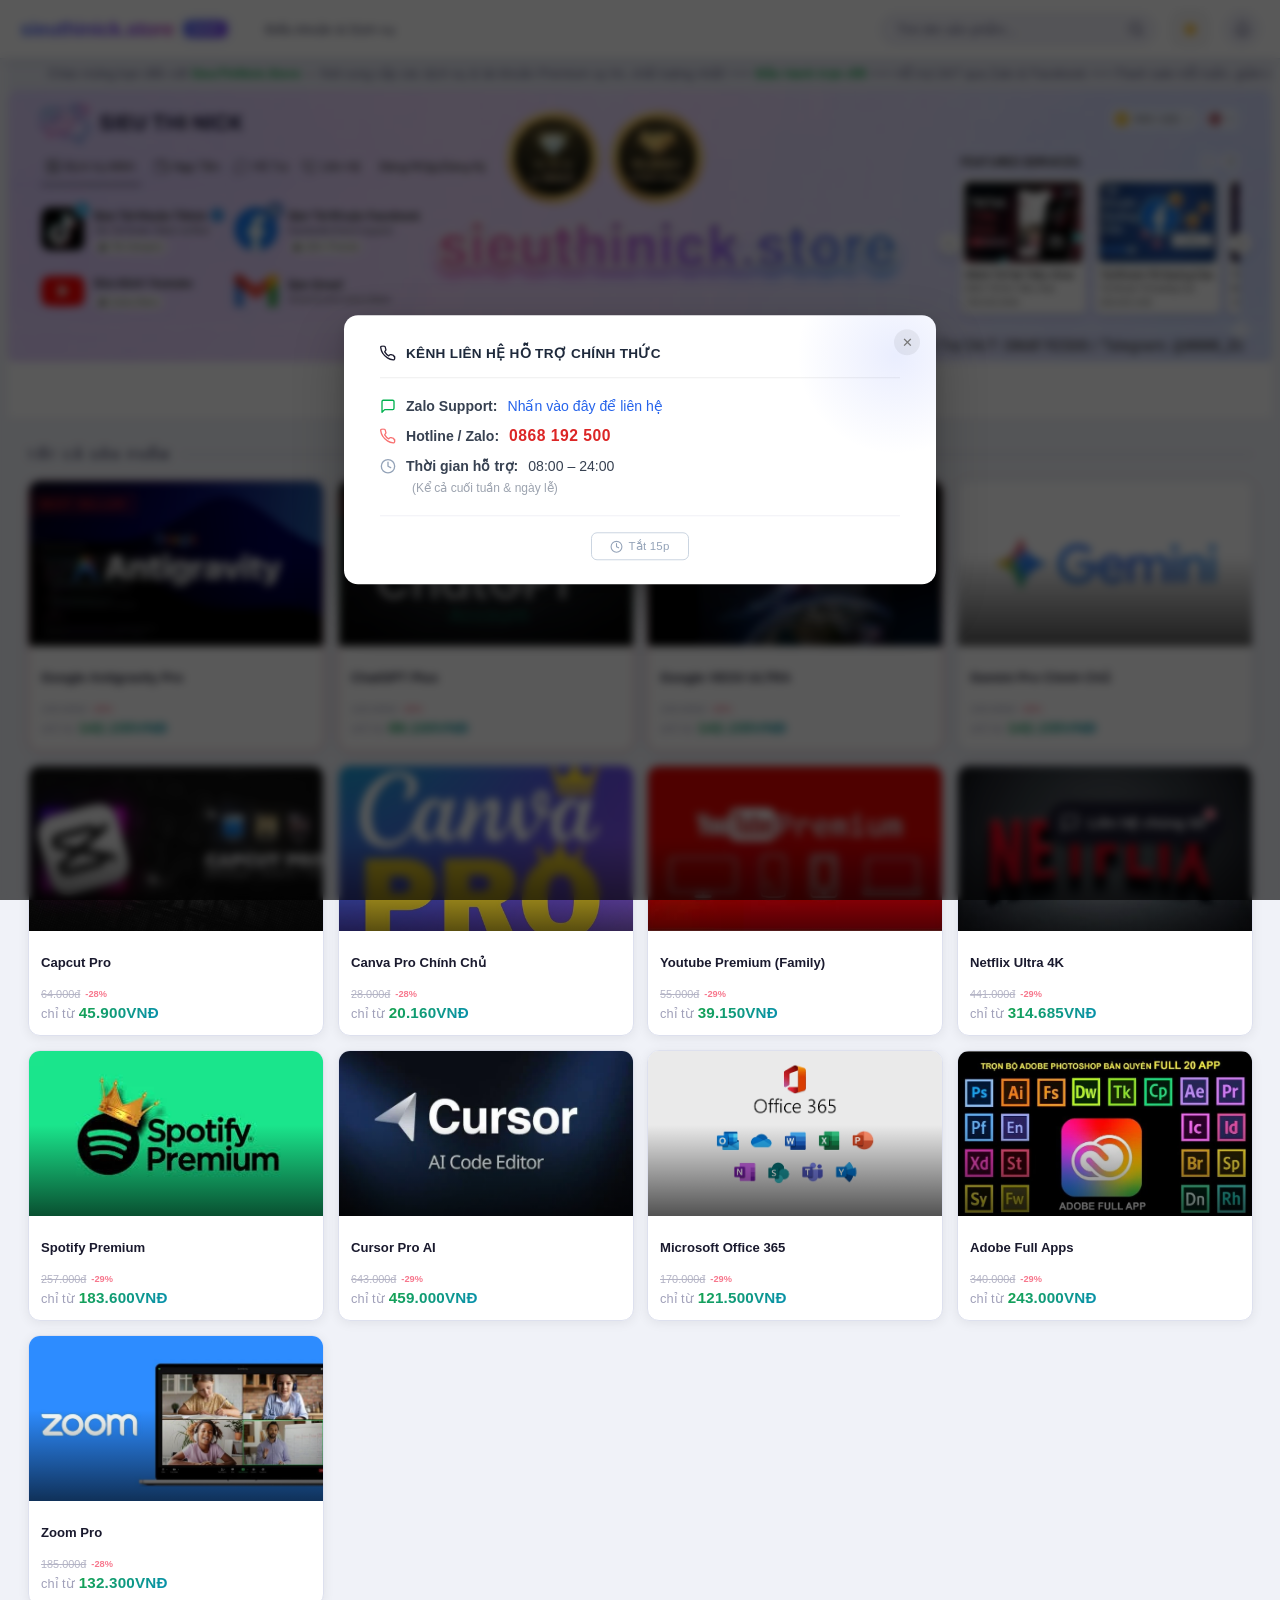
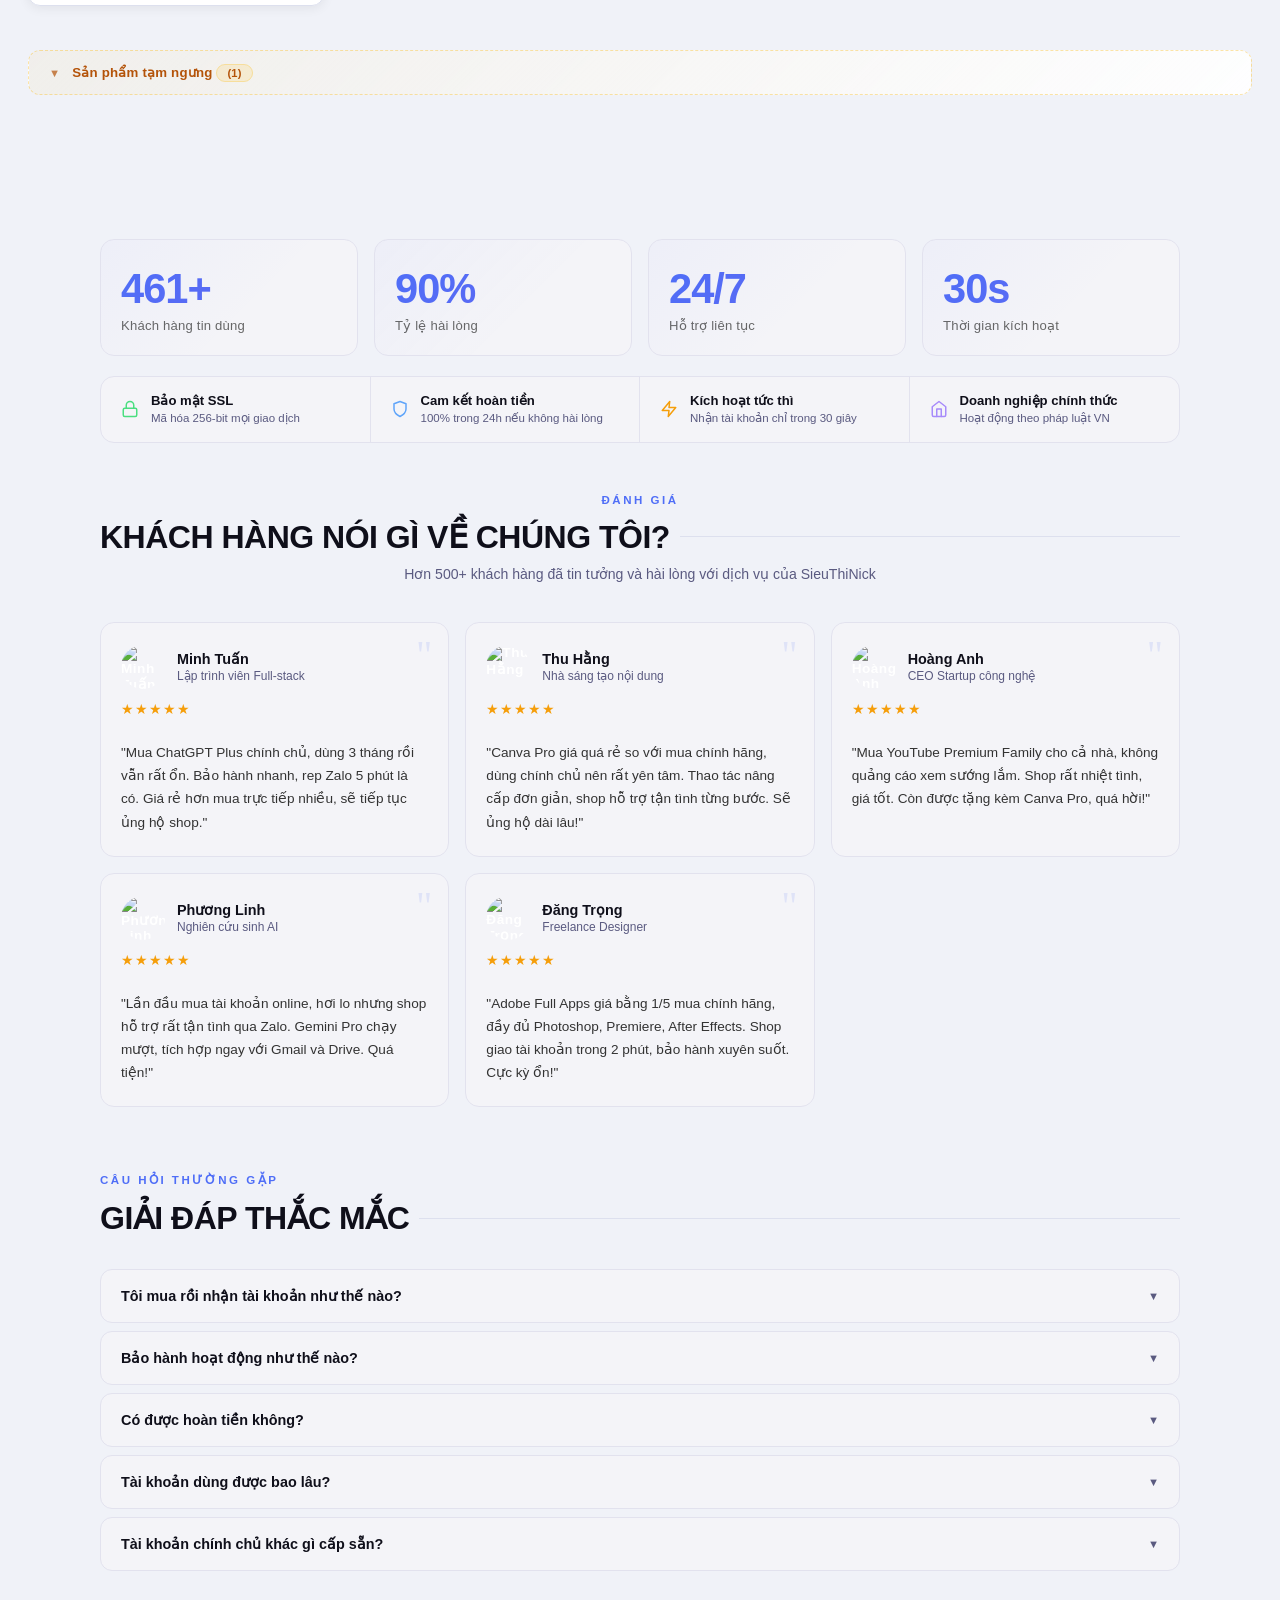
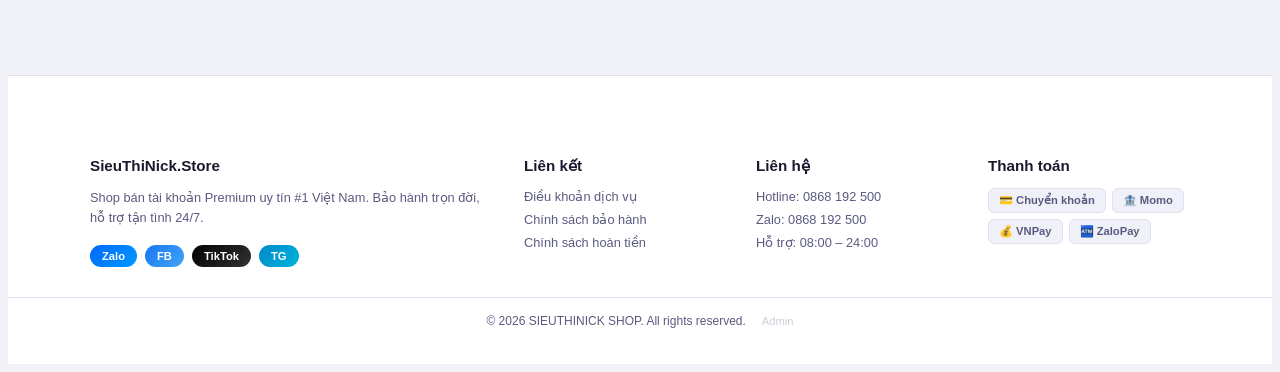
==== commit cc224fd2: "Thêm hiệu ứng pháo hoa CSS" ====
--- a/index.html
+++ b/index.html
@@ -13,6 +13,15 @@
 </head>
 
 <body class="light-mode">
+
+    <!-- 🎆 FIREWORKS -->
+    <div class="fireworks-container">
+        <div class="firework"></div>
+        <div class="firework"></div>
+        <div class="firework"></div>
+        <div class="firework"></div>
+        <div class="firework"></div>
+    </div>
 
     <!-- WELCOME MODAL -->
     <div class="wp-backdrop" id="wpBackdrop" onclick="closeWelcome()"></div>
--- a/index.css
+++ b/index.css
@@ -4391,4 +4391,320 @@
     width: auto;
     border-radius: 6px;
     display: block;
+}
+
+/* ═══════════════════════════════════════
+   🎆 FIREWORKS ANIMATION
+═══════════════════════════════════════ */
+.fireworks-container {
+    position: fixed;
+    top: 0;
+    left: 0;
+    width: 100%;
+    height: 100%;
+    pointer-events: none;
+    z-index: 9999;
+    overflow: hidden;
+}
+
+.firework {
+    position: absolute;
+    width: 4px;
+    height: 4px;
+    border-radius: 50%;
+}
+
+/* ── Firework 1: Vàng/Cam ── */
+.firework:nth-child(1) {
+    top: 25%;
+    left: 20%;
+    animation: firework-burst-1 2.8s ease-out infinite;
+}
+
+.firework:nth-child(1)::before,
+.firework:nth-child(1)::after {
+    content: '';
+    position: absolute;
+    width: 4px;
+    height: 4px;
+    border-radius: 50%;
+    animation: firework-sparkle-1 2.8s ease-out infinite;
+}
+
+@keyframes firework-burst-1 {
+    0% {
+        opacity: 0;
+        box-shadow: none;
+    }
+
+    30% {
+        opacity: 0;
+    }
+
+    35% {
+        opacity: 1;
+        box-shadow:
+            0 0 #fbbf24,
+            0 0 #fbbf24,
+            0 0 #f59e0b,
+            0 0 #f97316,
+            0 0 #fbbf24,
+            0 0 #f59e0b,
+            0 0 #f97316,
+            0 0 #fbbf24,
+            0 0 #fb923c,
+            0 0 #fcd34d,
+            0 0 #f59e0b,
+            0 0 #fbbf24;
+    }
+
+    60% {
+        opacity: 1;
+        box-shadow:
+            -40px -50px 0 -1px #fbbf24,
+            40px -45px 0 -1px #fbbf24,
+            -55px -10px 0 -1px #f59e0b,
+            50px -15px 0 -1px #f97316,
+            -20px -60px 0 -1px #fbbf24,
+            25px 30px 0 -1px #f59e0b,
+            -35px 25px 0 -1px #f97316,
+            55px 10px 0 -1px #fbbf24,
+            0px -55px 0 -1px #fb923c,
+            -45px 35px 0 -1px #fcd34d,
+            30px -35px 0 -1px #f59e0b,
+            -10px 45px 0 -1px #fbbf24;
+    }
+
+    100% {
+        opacity: 0;
+        box-shadow:
+            -60px -80px 0 -2px rgba(251, 191, 36, 0),
+            60px -75px 0 -2px rgba(251, 191, 36, 0),
+            -85px -20px 0 -2px rgba(245, 158, 11, 0),
+            80px -25px 0 -2px rgba(249, 115, 22, 0),
+            -30px -90px 0 -2px rgba(251, 191, 36, 0),
+            35px 55px 0 -2px rgba(245, 158, 11, 0),
+            -55px 45px 0 -2px rgba(249, 115, 22, 0),
+            85px 20px 0 -2px rgba(251, 191, 36, 0),
+            0px -85px 0 -2px rgba(251, 146, 60, 0),
+            -70px 60px 0 -2px rgba(252, 211, 77, 0),
+            50px -55px 0 -2px rgba(245, 158, 11, 0),
+            -15px 70px 0 -2px rgba(251, 191, 36, 0);
+    }
+}
+
+/* ── Firework 2: Xanh dương/Tím ── */
+.firework:nth-child(2) {
+    top: 35%;
+    left: 65%;
+    animation: firework-burst-2 3.2s ease-out 0.6s infinite;
+}
+
+@keyframes firework-burst-2 {
+    0% {
+        opacity: 0;
+        box-shadow: none;
+    }
+
+    25% {
+        opacity: 0;
+    }
+
+    30% {
+        opacity: 1;
+        box-shadow:
+            0 0 #818cf8,
+            0 0 #60a5fa,
+            0 0 #a78bfa,
+            0 0 #818cf8,
+            0 0 #60a5fa,
+            0 0 #c084fc,
+            0 0 #818cf8,
+            0 0 #60a5fa,
+            0 0 #93c5fd,
+            0 0 #a78bfa;
+    }
+
+    55% {
+        opacity: 1;
+        box-shadow:
+            -35px -55px 0 -1px #818cf8,
+            45px -40px 0 -1px #60a5fa,
+            -50px 20px 0 -1px #a78bfa,
+            55px -25px 0 -1px #818cf8,
+            -20px -50px 0 -1px #60a5fa,
+            30px 35px 0 -1px #c084fc,
+            -45px 30px 0 -1px #818cf8,
+            50px 15px 0 -1px #60a5fa,
+            10px -60px 0 -1px #93c5fd,
+            -30px 50px 0 -1px #a78bfa;
+    }
+
+    100% {
+        opacity: 0;
+        box-shadow:
+            -55px -85px 0 -2px rgba(129, 140, 248, 0),
+            70px -65px 0 -2px rgba(96, 165, 250, 0),
+            -80px 35px 0 -2px rgba(167, 139, 250, 0),
+            85px -40px 0 -2px rgba(129, 140, 248, 0),
+            -30px -80px 0 -2px rgba(96, 165, 250, 0),
+            50px 60px 0 -2px rgba(192, 132, 252, 0),
+            -70px 50px 0 -2px rgba(129, 140, 248, 0),
+            80px 25px 0 -2px rgba(96, 165, 250, 0),
+            15px -90px 0 -2px rgba(147, 197, 253, 0),
+            -50px 80px 0 -2px rgba(167, 139, 250, 0);
+    }
+}
+
+/* ── Firework 3: Đỏ/Hồng ── */
+.firework:nth-child(3) {
+    top: 20%;
+    left: 45%;
+    animation: firework-burst-3 3.5s ease-out 1.2s infinite;
+}
+
+@keyframes firework-burst-3 {
+    0% {
+        opacity: 0;
+        box-shadow: none;
+    }
+
+    20% {
+        opacity: 0;
+    }
+
+    25% {
+        opacity: 1;
+        box-shadow:
+            0 0 #f43f5e,
+            0 0 #fb7185,
+            0 0 #ec4899,
+            0 0 #f43f5e,
+            0 0 #fb7185,
+            0 0 #f472b6,
+            0 0 #f43f5e,
+            0 0 #fb7185,
+            0 0 #ec4899,
+            0 0 #f43f5e;
+    }
+
+    50% {
+        opacity: 1;
+        box-shadow:
+            -45px -40px 0 -1px #f43f5e,
+            35px -55px 0 -1px #fb7185,
+            -55px 15px 0 -1px #ec4899,
+            40px -20px 0 -1px #f43f5e,
+            -15px -65px 0 -1px #fb7185,
+            20px 40px 0 -1px #f472b6,
+            -40px 35px 0 -1px #f43f5e,
+            60px 5px 0 -1px #fb7185,
+            5px -50px 0 -1px #ec4899,
+            -25px 55px 0 -1px #f43f5e;
+    }
+
+    100% {
+        opacity: 0;
+        box-shadow:
+            -70px -65px 0 -2px rgba(244, 63, 94, 0),
+            55px -85px 0 -2px rgba(251, 113, 133, 0),
+            -85px 25px 0 -2px rgba(236, 72, 153, 0),
+            65px -35px 0 -2px rgba(244, 63, 94, 0),
+            -25px -95px 0 -2px rgba(251, 113, 133, 0),
+            35px 65px 0 -2px rgba(244, 114, 182, 0),
+            -65px 55px 0 -2px rgba(244, 63, 94, 0),
+            90px 10px 0 -2px rgba(251, 113, 133, 0),
+            8px -80px 0 -2px rgba(236, 72, 153, 0),
+            -40px 85px 0 -2px rgba(244, 63, 94, 0);
+    }
+}
+
+/* ── Firework 4: Xanh lá ── */
+.firework:nth-child(4) {
+    top: 40%;
+    left: 80%;
+    animation: firework-burst-4 2.6s ease-out 1.8s infinite;
+}
+
+@keyframes firework-burst-4 {
+    0% {
+        opacity: 0;
+        box-shadow: none;
+    }
+
+    35% {
+        opacity: 0;
+    }
+
+    40% {
+        opacity: 1;
+        box-shadow:
+            0 0 #4ade80,
+            0 0 #22d3ee,
+            0 0 #34d399,
+            0 0 #4ade80,
+            0 0 #22d3ee,
+            0 0 #2dd4bf,
+            0 0 #34d399,
+            0 0 #4ade80;
+    }
+
+    65% {
+        opacity: 1;
+        box-shadow:
+            -30px -45px 0 -1px #4ade80,
+            40px -35px 0 -1px #22d3ee,
+            -50px 10px 0 -1px #34d399,
+            35px 25px 0 -1px #4ade80,
+            -15px -55px 0 -1px #22d3ee,
+            45px -10px 0 -1px #2dd4bf,
+            -40px 30px 0 -1px #34d399,
+            20px 45px 0 -1px #4ade80;
+    }
+
+    100% {
+        opacity: 0;
+        box-shadow:
+            -50px -70px 0 -2px rgba(74, 222, 128, 0),
+            65px -55px 0 -2px rgba(34, 211, 238, 0),
+            -80px 15px 0 -2px rgba(52, 211, 153, 0),
+            55px 40px 0 -2px rgba(74, 222, 128, 0),
+            -25px -85px 0 -2px rgba(34, 211, 238, 0),
+            70px -15px 0 -2px rgba(45, 212, 191, 0),
+            -65px 50px 0 -2px rgba(52, 211, 153, 0),
+            35px 70px 0 -2px rgba(74, 222, 128, 0);
+    }
+}
+
+/* ── Firework 5: Vàng nhỏ trái ── */
+.firework:nth-child(5) {
+    top: 15%;
+    left: 10%;
+    animation: firework-burst-1 3s ease-out 2.2s infinite;
+}
+
+/* ── Sparkle tia sáng rơi xuống ── */
+@keyframes firework-sparkle-1 {
+
+    0%,
+    30% {
+        opacity: 0;
+        box-shadow: none;
+    }
+
+    60% {
+        opacity: 0.6;
+        box-shadow:
+            -35px -30px 0 0 #fef3c7,
+            30px -40px 0 0 #fef3c7,
+            -20px 25px 0 0 #fde68a;
+    }
+
+    100% {
+        opacity: 0;
+        box-shadow:
+            -35px 30px 0 -1px rgba(254, 243, 199, 0),
+            30px 20px 0 -1px rgba(254, 243, 199, 0),
+            -20px 65px 0 -1px rgba(253, 230, 138, 0);
+    }
 }
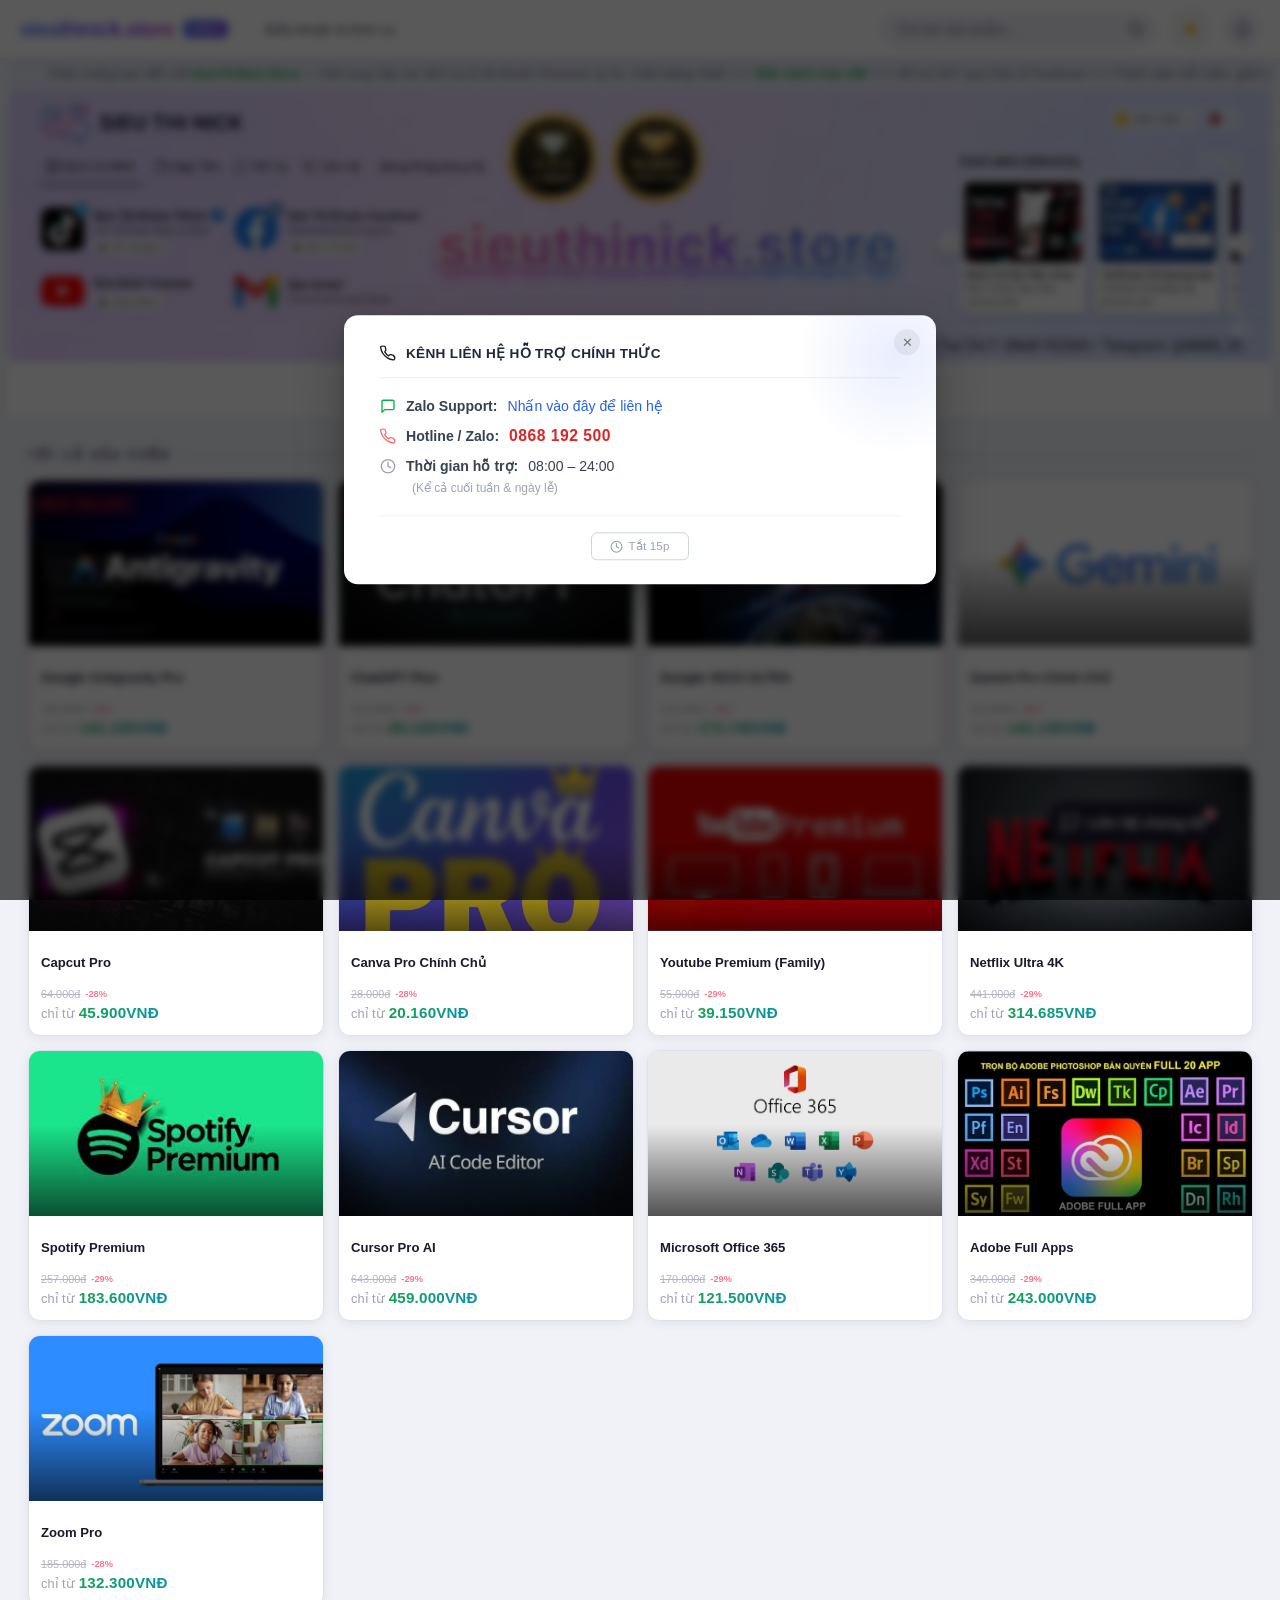
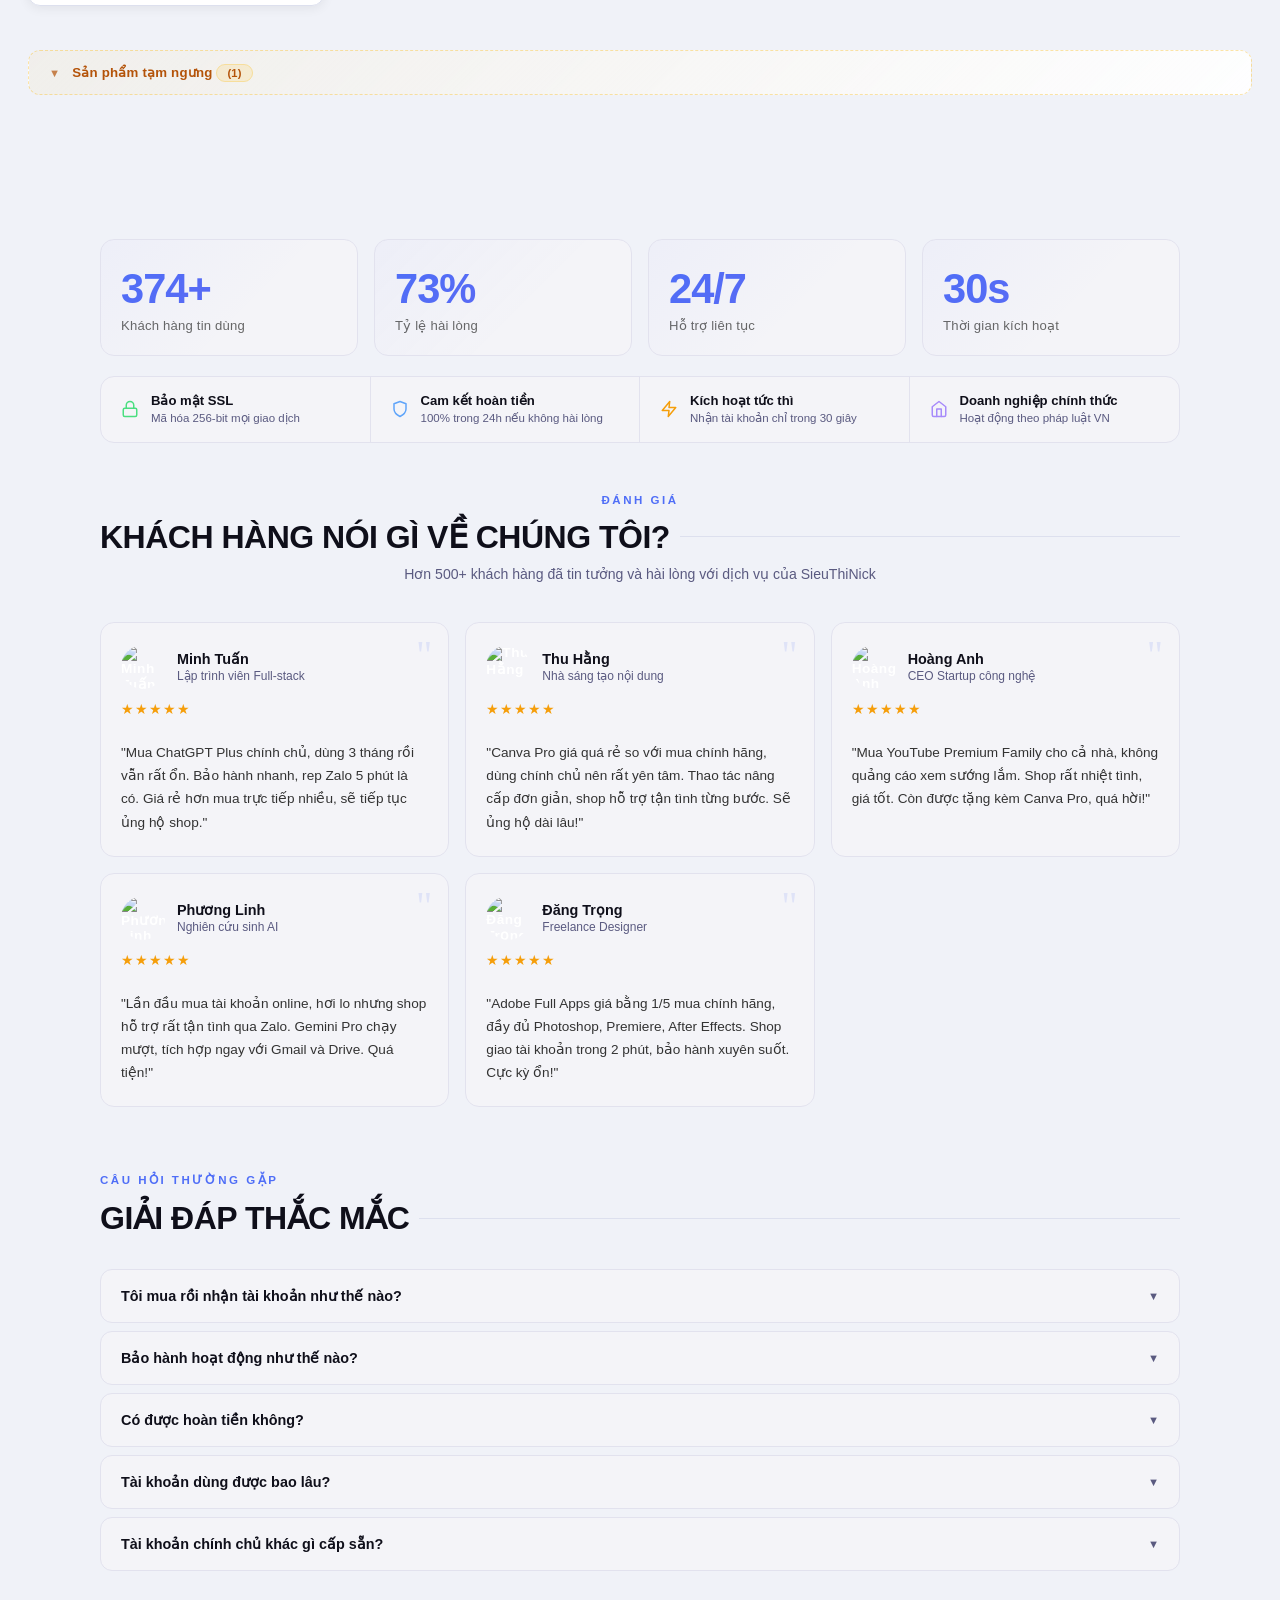
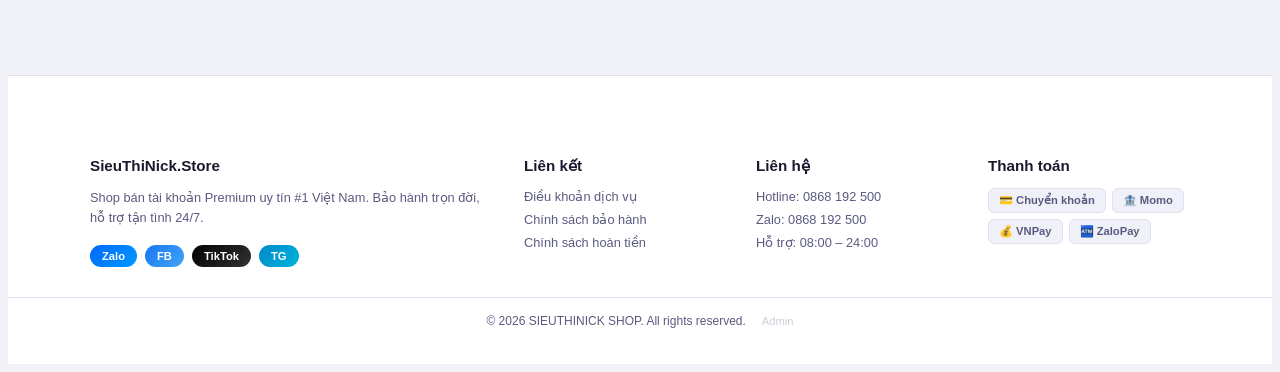
==== commit 470e963f: "Update VEO3 prices + add fireworks + cache-busting" ====
--- a/index.html
+++ b/index.html
@@ -592,7 +592,7 @@
         </svg>
     </button>
 
-    <script src="script.js"></script>
+    <script src="script.js?v=20260306"></script>
 </body>
 
 </html>
